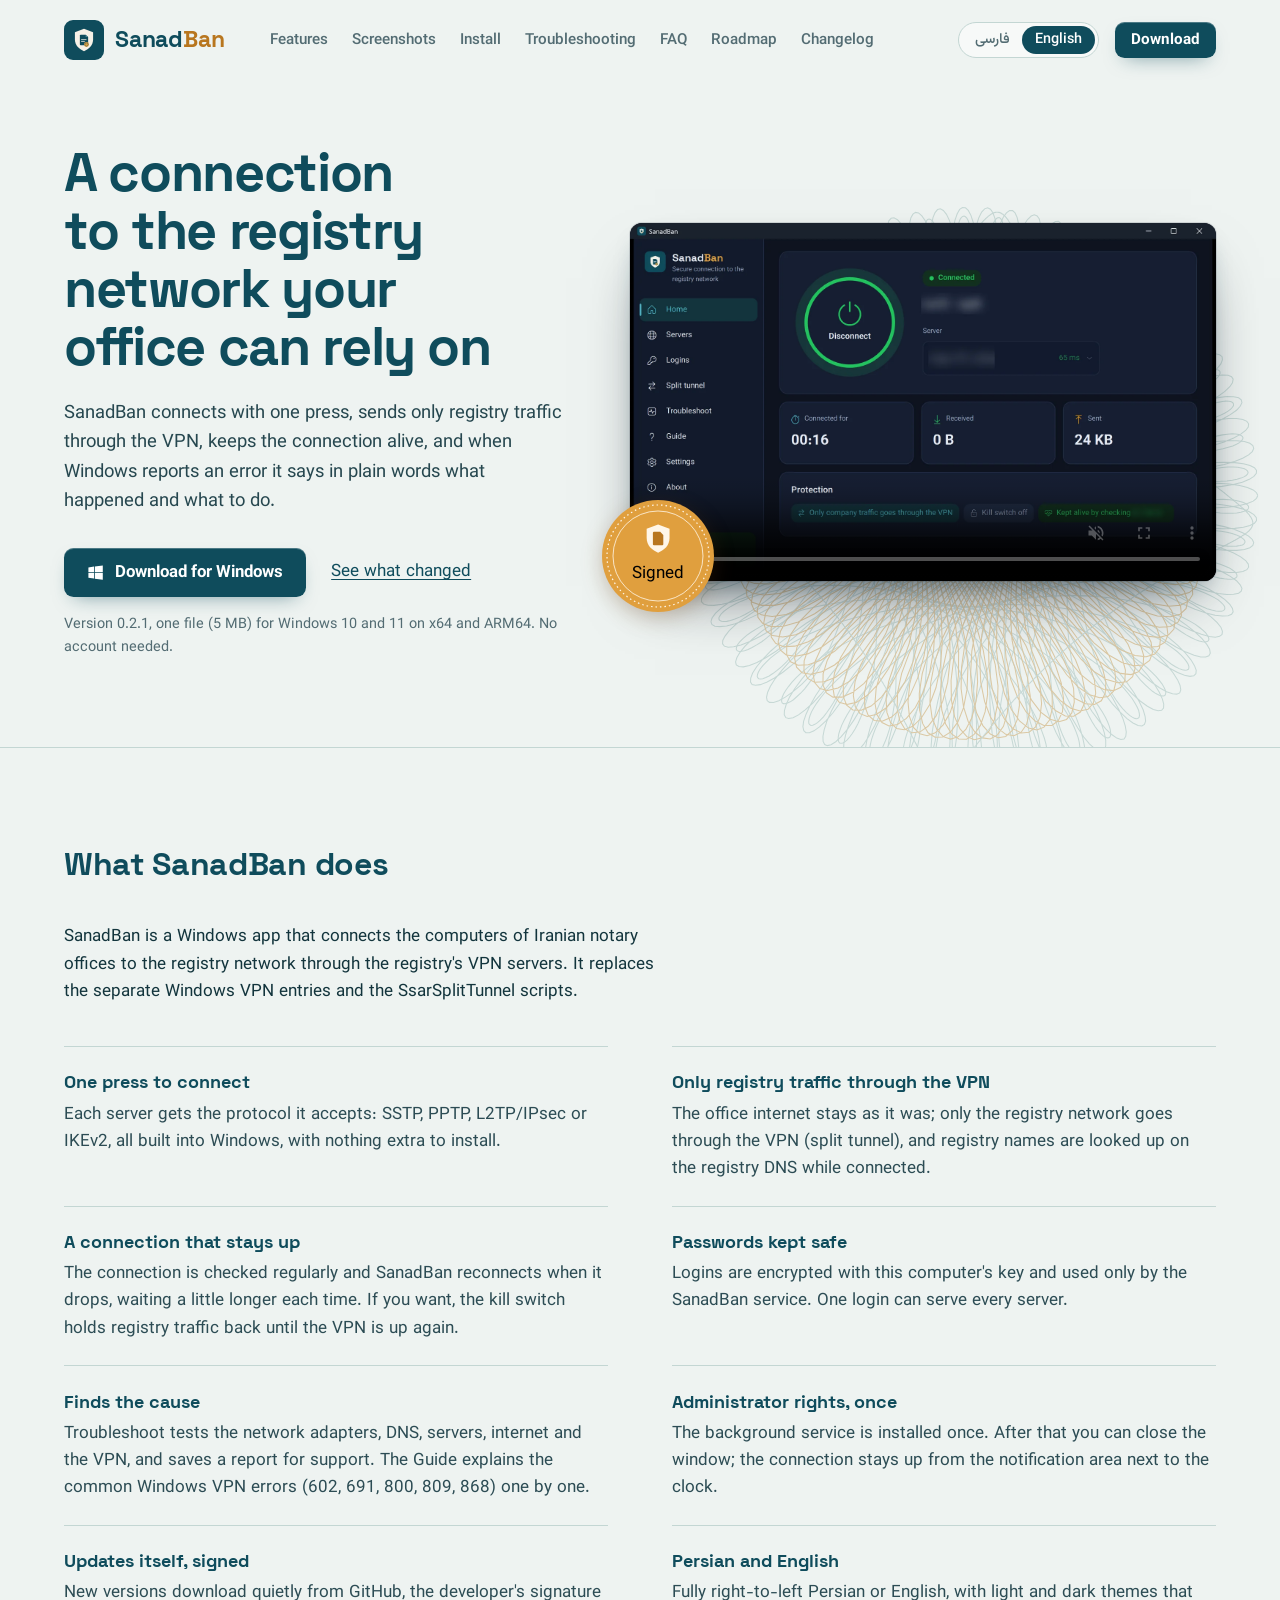
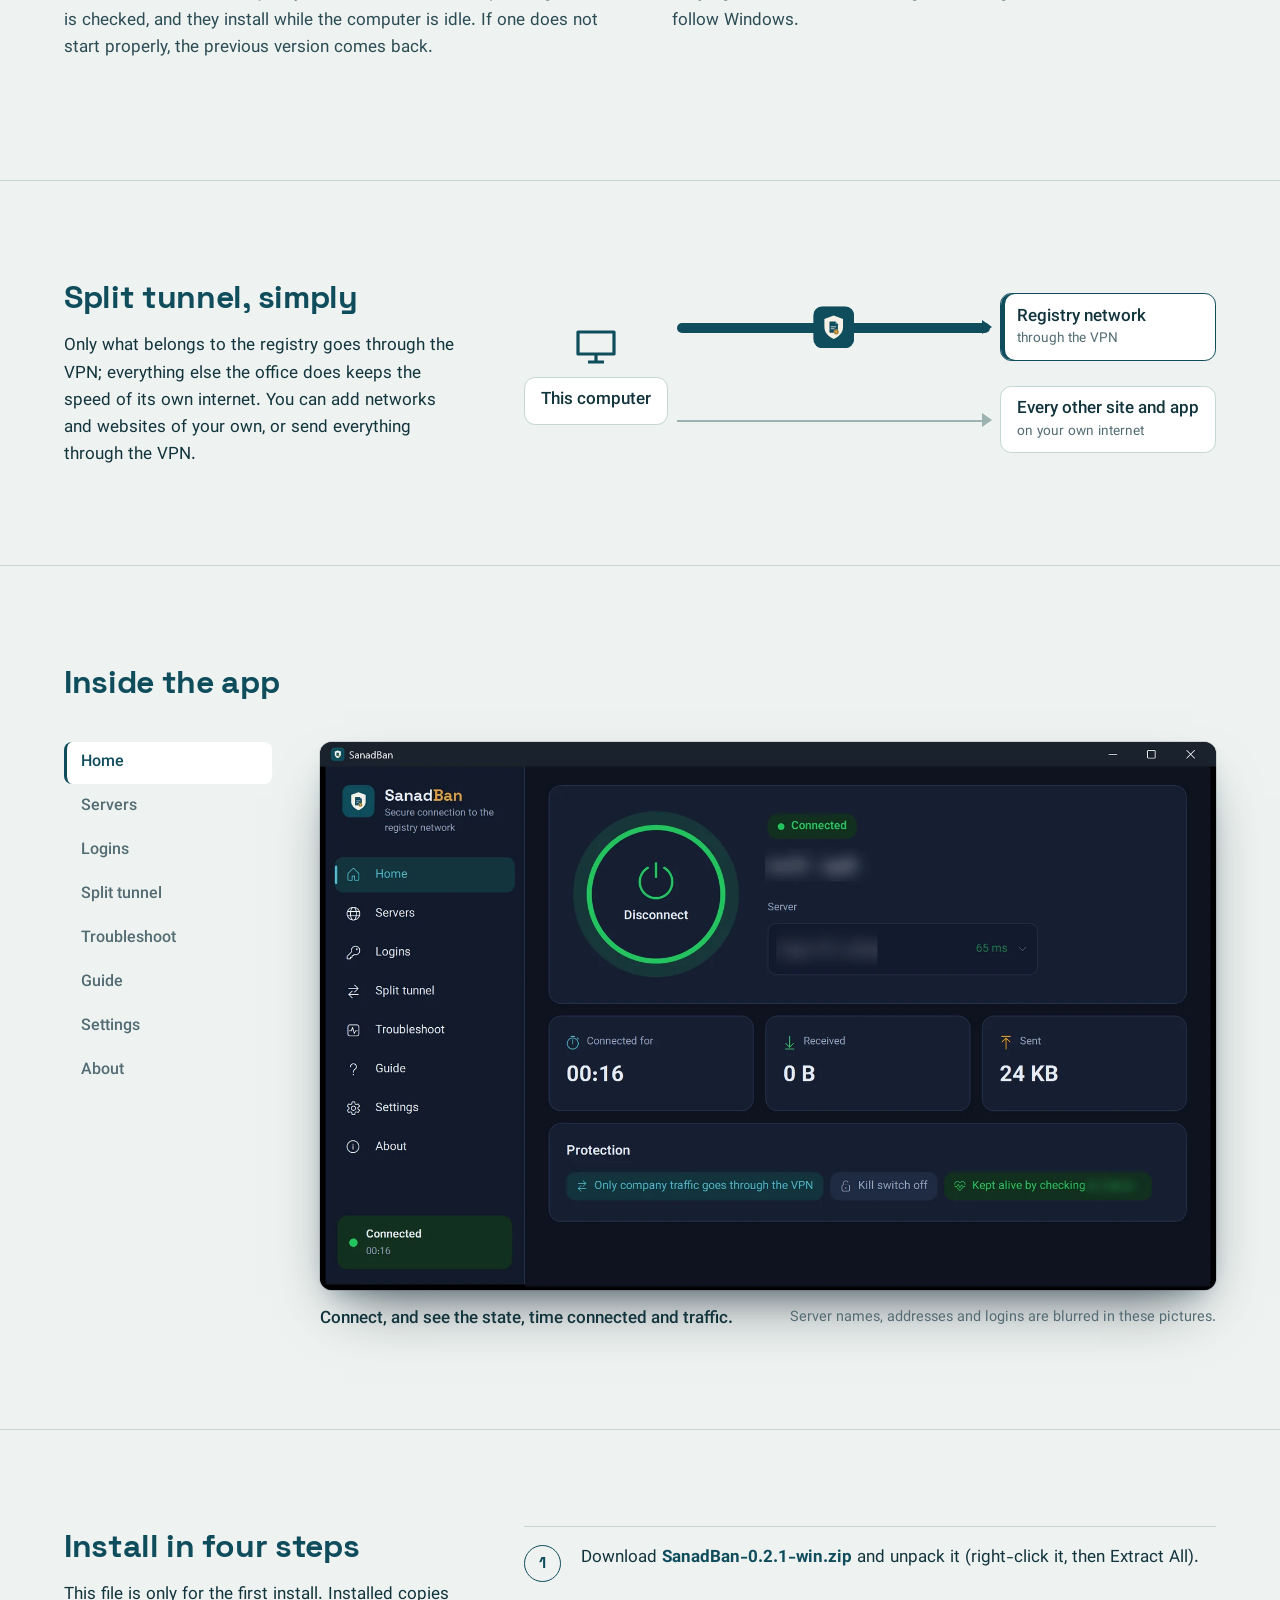
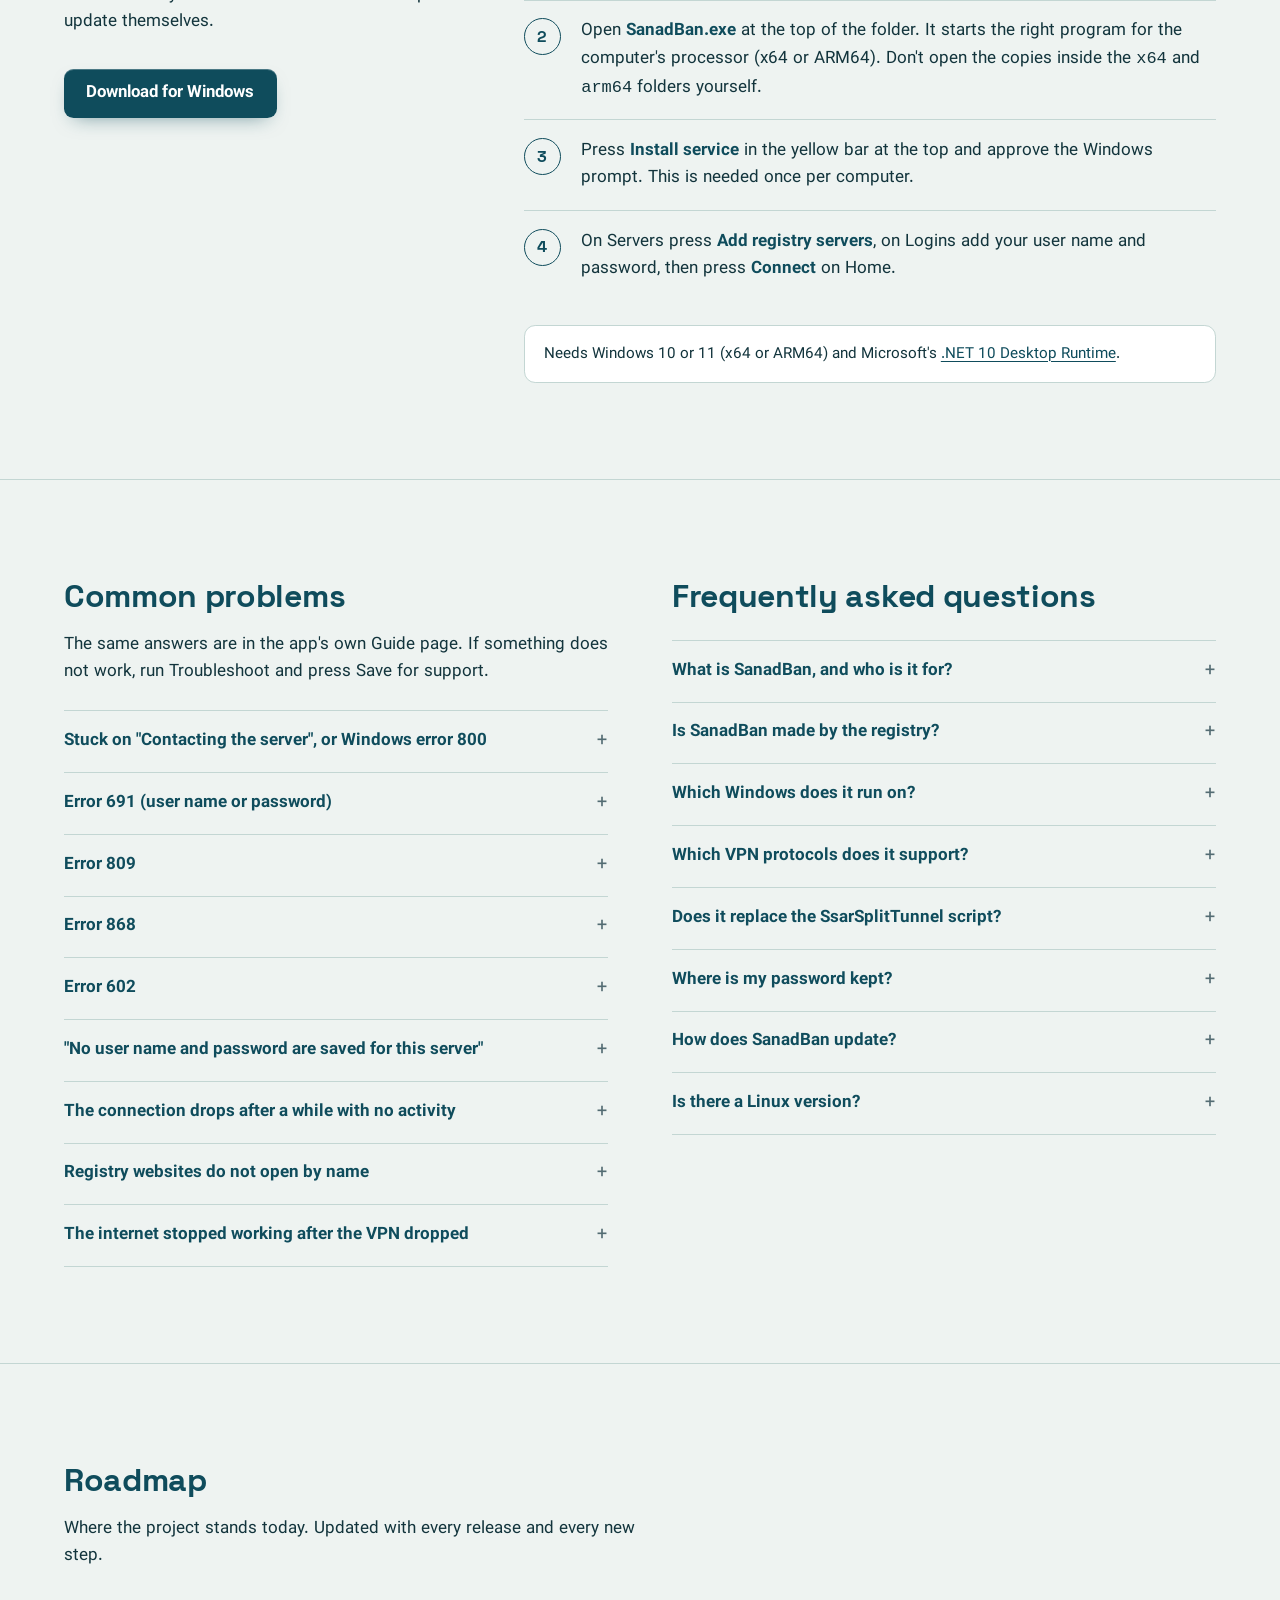
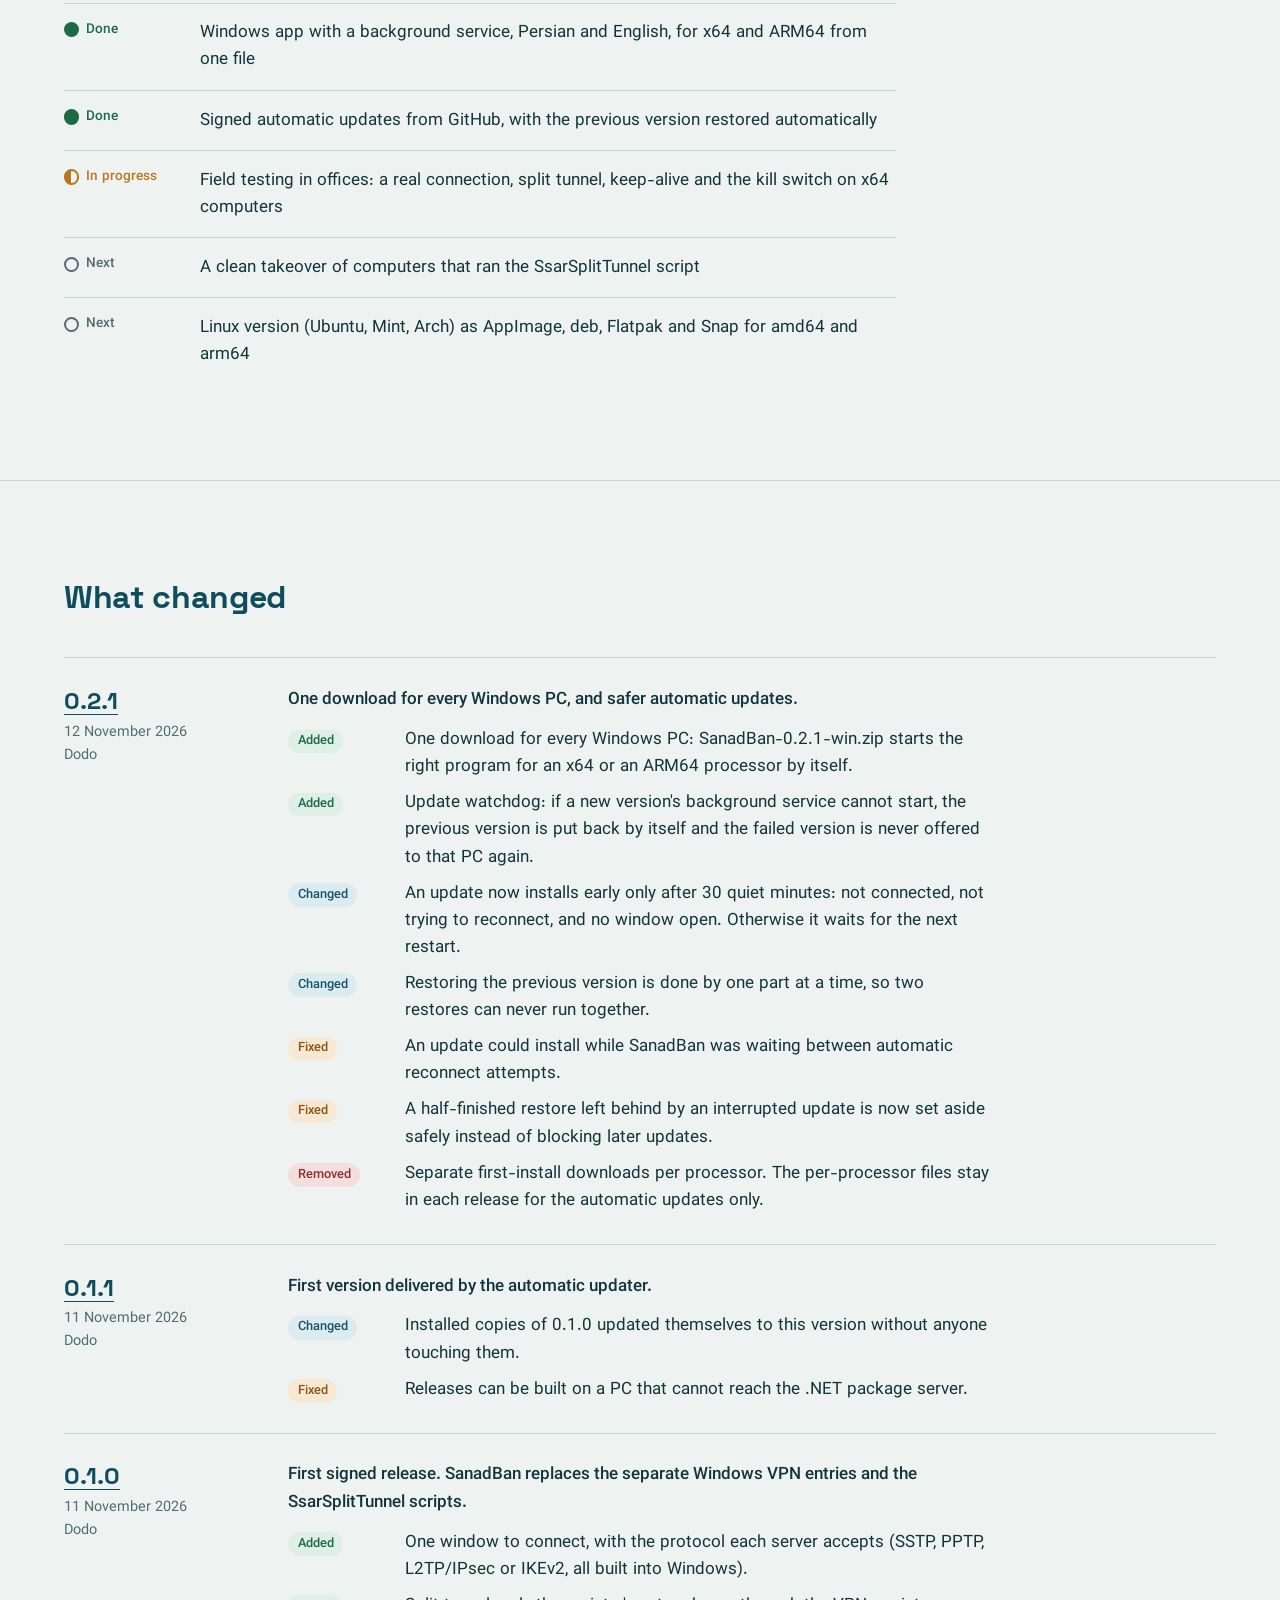
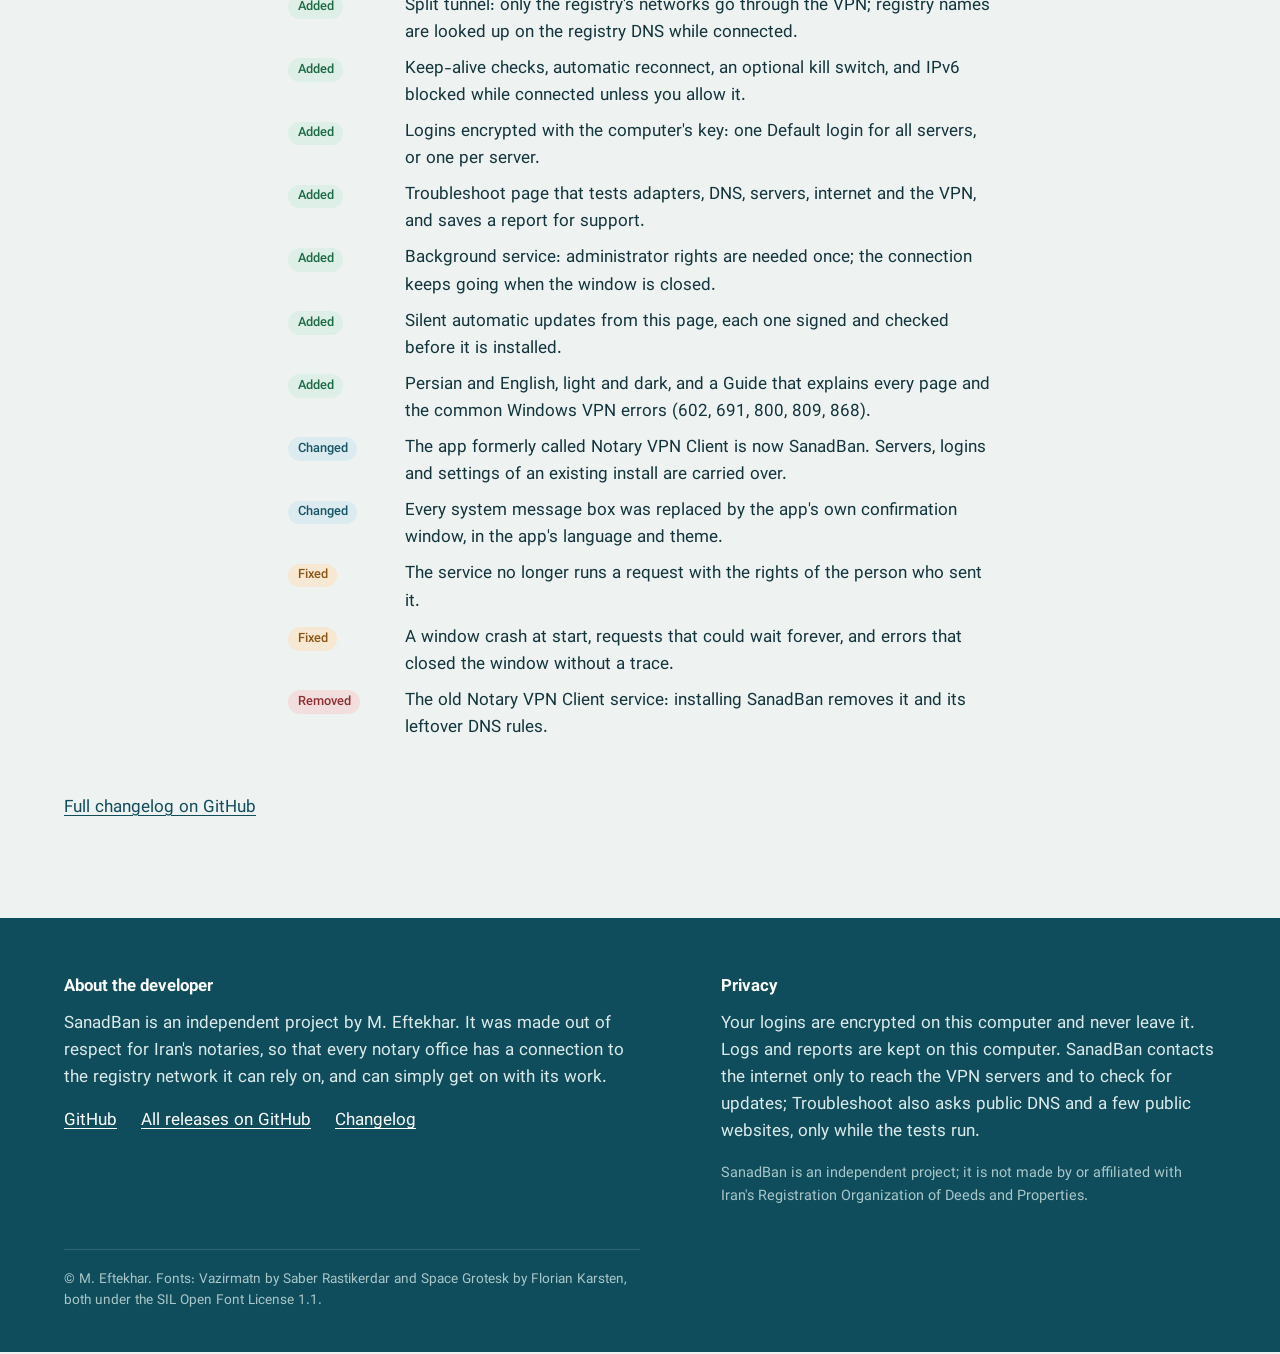
==== docs/en/index.html @ 77aa8804 "Generate the website, README, guides and changelog from one source; rebuild on every release - site/" ====
<!DOCTYPE html>
<html lang="en" dir="ltr">
<head>
<meta charset="utf-8">
<meta name="viewport" content="width=device-width, initial-scale=1">
<title>SanadBan | VPN app connecting Iranian notary offices to the registry network</title>
<meta name="description" content="SanadBan is a Windows app that connects Iranian notary offices (daftarkhaneh) to the registry network over VPN: one-press connect, split tunnel, automatic reconnect, Windows VPN error troubleshooting and signed automatic updates.">
<meta name="robots" content="index, follow, max-image-preview:large">
<meta name="author" content="M. Eftekhar">
<link rel="canonical" href="https://mneftekhar.github.io/sanadban-releases/en/">
<link rel="alternate" hreflang="fa" href="https://mneftekhar.github.io/sanadban-releases/">
<link rel="alternate" hreflang="en" href="https://mneftekhar.github.io/sanadban-releases/en/">
<link rel="alternate" hreflang="x-default" href="https://mneftekhar.github.io/sanadban-releases/">
<link rel="alternate" type="application/atom+xml" title="SanadBan releases" href="https://github.com/mneftekhar/sanadban-releases/releases.atom">
<meta name="theme-color" content="#0F4C5C">
<meta property="og:type" content="website">
<meta property="og:site_name" content="SanadBan">
<meta property="og:title" content="SanadBan | VPN app connecting Iranian notary offices to the registry network">
<meta property="og:description" content="SanadBan is a Windows app that connects Iranian notary offices (daftarkhaneh) to the registry network over VPN: one-press connect, split tunnel, automatic reconnect, Windows VPN error troubleshooting and signed automatic updates.">
<meta property="og:url" content="https://mneftekhar.github.io/sanadban-releases/en/">
<meta property="og:image" content="https://mneftekhar.github.io/sanadban-releases/assets/social.png">
<meta property="og:image:width" content="1280"><meta property="og:image:height" content="640">
<meta property="og:locale" content="en_US">
<meta property="og:locale:alternate" content="fa_IR">
<meta name="twitter:card" content="summary_large_image">
<link rel="icon" href="../assets/logo.svg" type="image/svg+xml">
<link rel="icon" href="../assets/favicon-64.png" type="image/png">
<link rel="apple-touch-icon" href="../assets/icon-512.png">
<link rel="preload" href="../fonts/Vazirmatn-Regular.woff2" as="font" type="font/woff2" crossorigin>
<link rel="stylesheet" href="../style.css">
<script type="application/ld+json">[{"@context":"https://schema.org","@type":"SoftwareApplication","name":"SanadBan","alternateName":["سندبان","Sanadban","Sanad Ban","Notary VPN Client"],"description":"SanadBan is a Windows app that connects Iranian notary offices (daftarkhaneh) to the registry network over VPN: one-press connect, split tunnel, automatic reconnect, Windows VPN error troubleshooting and signed automatic updates.","url":"https://mneftekhar.github.io/sanadban-releases/en/","inLanguage":"en","applicationCategory":"SecurityApplication","applicationSubCategory":"VPN client","operatingSystem":"Windows 10, Windows 11","processorRequirements":"x64, ARM64","softwareRequirements":".NET 10 Desktop Runtime","softwareVersion":"0.2.1","datePublished":"2026-11-12","downloadUrl":"https://github.com/mneftekhar/sanadban-releases/releases/download/v0.2.1/SanadBan-0.2.1-win.zip","releaseNotes":"https://mneftekhar.github.io/sanadban-releases/en/#changes","screenshot":"https://mneftekhar.github.io/sanadban-releases/assets/home-en.webp","author":{"@type":"Person","name":"M. Eftekhar","url":"https://github.com/mneftekhar"},"image":"https://mneftekhar.github.io/sanadban-releases/assets/icon-512.png"},{"@context":"https://schema.org","@type":"FAQPage","inLanguage":"en","mainEntity":[{"@type":"Question","name":"What is SanadBan, and who is it for?","acceptedAnswer":{"@type":"Answer","text":"A Windows app that connects the computers of Iranian notary offices to the network of the Registration Organization of Deeds and Properties over VPN; for notaries, their staff and the people who support them."}},{"@type":"Question","name":"Is SanadBan made by the registry?","acceptedAnswer":{"@type":"Answer","text":"No. SanadBan is an independent project by M. Eftekhar and is not made by or affiliated with the Registration Organization. The VPN user name and password still come from the registry."}},{"@type":"Question","name":"Which Windows does it run on?","acceptedAnswer":{"@type":"Answer","text":"Windows 10 and 11, on x64 (Intel and AMD) and ARM64 computers, from one shared file. Microsoft's .NET 10 Desktop Runtime must be installed too."}},{"@type":"Question","name":"Which VPN protocols does it support?","acceptedAnswer":{"@type":"Answer","text":"SSTP, PPTP, L2TP/IPsec and IKEv2, the protocols built into Windows. Each server is used with the protocol it accepts."}},{"@type":"Question","name":"Does it replace the SsarSplitTunnel script?","acceptedAnswer":{"@type":"Answer","text":"Yes; SanadBan replaces those scripts and the separate Windows VPN entries. A step that cleanly takes over a computer that ran the script is on the roadmap."}},{"@type":"Question","name":"Where is my password kept?","acceptedAnswer":{"@type":"Answer","text":"On that computer, encrypted with the computer's key, and used only by the SanadBan service. It is never sent anywhere except to the VPN server while connecting."}},{"@type":"Question","name":"How does SanadBan update?","acceptedAnswer":{"@type":"Answer","text":"Automatically and quietly. The background service downloads new versions from this GitHub page, checks the developer's signature and installs while idle or at the next restart, never during a connection."}},{"@type":"Question","name":"Is there a Linux version?","acceptedAnswer":{"@type":"Answer","text":"Not yet. Once the Windows version is fully tested, a Linux version with the same design will follow for Ubuntu, Mint and Arch."}},{"@type":"Question","name":"Stuck on \"Contacting the server\", or Windows error 800","acceptedAnswer":{"@type":"Answer","text":"The server does not answer. Usually it is switched off, outside the hours it is available, blocked on this network, or set to a protocol it does not accept. Run Troubleshoot: the Servers section shows which ports answer."}},{"@type":"Question","name":"Error 691 (user name or password)","acceptedAnswer":{"@type":"Answer","text":"The user name or password was not accepted. Check them on Logins (press Change and type the password again). If they are right, the account may be locked or expired; ask the registry."}},{"@type":"Question","name":"Error 809","acceptedAnswer":{"@type":"Answer","text":"The network between this computer and the server blocked the connection. Common with PPTP and L2TP/IPsec behind some routers and internet providers; an SSTP server usually works."}},{"@type":"Question","name":"Error 868","acceptedAnswer":{"@type":"Answer","text":"The server's name could not be found. Check the internet connection and run Troubleshoot; the DNS section shows which DNS server fails."}},{"@type":"Question","name":"Error 602","acceptedAnswer":{"@type":"Answer","text":"Windows thinks a connection port is already open, usually after an earlier connection did not close cleanly. Restarting the computer clears it."}},{"@type":"Question","name":"\"No user name and password are saved for this server\"","acceptedAnswer":{"@type":"Answer","text":"Add a login on Logins, for all servers or for that server."}},{"@type":"Question","name":"The connection drops after a while with no activity","acceptedAnswer":{"@type":"Answer","text":"Make sure Keep the connection alive is on (Split tunnel page) and its address answers (Troubleshoot, VPN connection section)."}},{"@type":"Question","name":"Registry websites do not open by name","acceptedAnswer":{"@type":"Answer","text":"Connect, then run Troubleshoot: the VPN connection section shows whether the registry DNS rule is active."}},{"@type":"Question","name":"The internet stopped working after the VPN dropped","acceptedAnswer":{"@type":"Answer","text":"That is the kill switch protecting you. Connect again, or press Allow internet until the next connection on Home."}}]},{"@context":"https://schema.org","@type":"WebSite","name":"SanadBan","alternateName":["SanadBan","سندبان","Sanadban","Sanad Ban","Notary VPN Client"],"url":"https://mneftekhar.github.io/sanadban-releases/en/","inLanguage":"en"}]</script>
<script>
/* Persian for visitors from Iran, English elsewhere. A language chosen on this site always wins. Crawlers are never
   redirected, so each language keeps its own address in search results. */
(function () {
  var here = "en", other = "../", d = document.documentElement;
  if (/bot|crawl|spider|slurp|duckduck|bingpreview|yandex|baidu|lighthouse|preview|facebookexternalhit|telegram|whatsapp/i.test(navigator.userAgent)) return;
  var get = function (s, k) { try { return window[s].getItem(k); } catch (e) { return null; } };
  var put = function (s, k, v) { try { window[s].setItem(k, v); } catch (e) {} };
  var go = function (l) { if (l && l !== here) location.replace(other + location.hash); };
  var chosen = get("localStorage", "sb-lang") || get("sessionStorage", "sb-geo");
  if (chosen) { go(chosen); return; }
  d.className = "pending"; setTimeout(function () { d.className = ""; }, 1300);
  var done = false;
  function decide(cc) {
    if (done || !cc) return; done = true;
    var l = String(cc).toUpperCase() === "IR" ? "fa" : "en";
    put("sessionStorage", "sb-geo", l);
    if (l !== here) go(l); else d.className = "";
  }
  function ask(url, pick) {
    var c = window.AbortController ? new AbortController() : null;
    if (c) setTimeout(function () { c.abort(); }, 2500);
    fetch(url, c ? { signal: c.signal } : {}).then(function (r) { return r.ok ? r.text() : ""; }).then(pick).then(decide).catch(function () {});
  }
  ask("https://www.cloudflare.com/cdn-cgi/trace", function (s) { var m = /(?:^|\n)loc=([A-Z]{2})/.exec(s); return m && m[1]; });
  ask("https://api.country.is/", function (s) { try { return JSON.parse(s).country; } catch (e) { return null; } });
  ask("https://get.geojs.io/v1/ip/country.json", function (s) { try { return JSON.parse(s).country; } catch (e) { return null; } });
})();
</script>
</head>
<body>
<a class="skip" href="#main">Skip to content</a>

<header class="wrap bar">
  <a class="mark" href="../en/" aria-label="SanadBan">
    <img src="../assets/logo.svg" alt="" width="40" height="40">
    <span class="word">Sanad<b>Ban</b></span>
  </a>
  <nav class="nav" aria-label="Menu"><a href="#features">Features</a><a href="#screens">Screenshots</a><a href="#install">Install</a><a href="#help">Troubleshooting</a><a href="#faq">FAQ</a><a href="#roadmap">Roadmap</a><a href="#changes">Changelog</a></nav>
  <span class="spacer"></span>
  <details class="menu"><summary>Menu</summary><nav class="drop" aria-label="Menu"><a href="#features">Features</a><a href="#screens">Screenshots</a><a href="#install">Install</a><a href="#help">Troubleshooting</a><a href="#faq">FAQ</a><a href="#roadmap">Roadmap</a><a href="#changes">Changelog</a></nav></details>
  <div class="lang" role="group" aria-label="Language / زبان"><a href="../" lang="fa" hreflang="fa" data-go="fa">فارسی</a><span lang="en">English</span></div>
  <a class="btn get" href="https://github.com/mneftekhar/sanadban-releases/releases/download/v0.2.1/SanadBan-0.2.1-win.zip">Download</a>
</header>

<main id="main">
<section class="hero">
  <div class="wrap">
    <div>
      <h1>A connection to the registry network your office can rely on</h1>
      <p class="lead">SanadBan connects with one press, sends only registry traffic through the VPN, keeps the connection alive, and when Windows reports an error it says in plain words what happened and what to do.</p>
      <div class="cta">
        <a class="btn" href="https://github.com/mneftekhar/sanadban-releases/releases/download/v0.2.1/SanadBan-0.2.1-win.zip">
          <svg viewBox="0 0 24 24" aria-hidden="true"><path fill="currentColor" d="M3 5.5 10 4.5v7H3zm0 13 7 1v-7H3zm8 1.1L21 21v-8.5H11zM11 4.4 21 3v8.5H11z"/></svg>
          Download for Windows
        </a>
        <a href="#changes">See what changed</a>
      </div>
      <p class="fine">Version 0.2.1, one file (5 MB) for Windows 10 and 11 on x64 and ARM64. No account needed.</p>
    </div>
    <div class="stage">
      <svg class="rosette" viewBox="-200 -200 400 400" aria-hidden="true"></svg>
      <div class="window">
        <video class="js-video" src="../assets/connect-en.mp4" width="1000" height="612" muted loop playsinline preload="metadata"
               poster="../assets/home-en.webp" aria-label="Connecting in SanadBan: from Not connected to Connected in a few seconds"></video>
      </div>
      <svg class="seal" viewBox="0 0 120 120" role="img" aria-label="Signed">
        <circle cx="60" cy="60" r="56" fill="#E09F3E"/>
        <circle cx="60" cy="60" r="51" fill="none" stroke="#FFF6E8" stroke-width="1.2" stroke-dasharray="1.5 3"/>
        <circle cx="60" cy="60" r="45" fill="none" stroke="#FFF6E8" stroke-width=".8"/>
        <g transform="translate(44.5 27) scale(.26)">
          <path d="M60 6 L104 22 V58 C104 86 84 105 60 114 C36 105 16 86 16 58 V22 Z" fill="#FFF6E8"/>
          <path d="M44 34 H68 L80 46 V82 a4 4 0 0 1 -4 4 H44 a4 4 0 0 1 -4 -4 V38 a4 4 0 0 1 4 -4 Z" fill="#B8761F"/>
        </g>
        <text x="60" y="82" text-anchor="middle" style="font:700 15px "Space Grotesk", sans-serif;fill:#FFF6E8">Signed</text>
      </svg>
    </div>
  </div>
</section>

<section class="does" id="features" aria-labelledby="features-h">
  <div class="wrap">
    <h2 id="features-h">What SanadBan does</h2>
    <p class="lead" style="margin-bottom:2.5rem">SanadBan is a Windows app that connects the computers of Iranian notary offices to the registry network through the registry&#x27;s VPN servers. It replaces the separate Windows VPN entries and the SsarSplitTunnel scripts.</p>
    <dl class="clauses"><div class="clause"><dt>One press to connect</dt><dd>Each server gets the protocol it accepts: SSTP, PPTP, L2TP/IPsec or IKEv2, all built into Windows, with nothing extra to install.</dd></div><div class="clause"><dt>Only registry traffic through the VPN</dt><dd>The office internet stays as it was; only the registry network goes through the VPN (split tunnel), and registry names are looked up on the registry DNS while connected.</dd></div><div class="clause"><dt>A connection that stays up</dt><dd>The connection is checked regularly and SanadBan reconnects when it drops, waiting a little longer each time. If you want, the kill switch holds registry traffic back until the VPN is up again.</dd></div><div class="clause"><dt>Passwords kept safe</dt><dd>Logins are encrypted with this computer&#x27;s key and used only by the SanadBan service. One login can serve every server.</dd></div><div class="clause"><dt>Finds the cause</dt><dd>Troubleshoot tests the network adapters, DNS, servers, internet and the VPN, and saves a report for support. The Guide explains the common Windows VPN errors (602, 691, 800, 809, 868) one by one.</dd></div><div class="clause"><dt>Administrator rights, once</dt><dd>The background service is installed once. After that you can close the window; the connection stays up from the notification area next to the clock.</dd></div><div class="clause"><dt>Updates itself, signed</dt><dd>New versions download quietly from GitHub, the developer&#x27;s signature is checked, and they install while the computer is idle. If one does not start properly, the previous version comes back.</dd></div><div class="clause"><dt>Persian and English</dt><dd>Fully right-to-left Persian or English, with light and dark themes that follow Windows.</dd></div></dl>
  </div>
</section>

<section class="split" aria-labelledby="split-h">
  <div class="wrap">
    <div>
      <h2 id="split-h">Split tunnel, simply</h2>
      <p class="lead">Only what belongs to the registry goes through the VPN; everything else the office does keeps the speed of its own internet. You can add networks and websites of your own, or send everything through the VPN.</p>
    </div>
    <div class="lanes" role="img" aria-label="Only the registry network goes through the VPN; other traffic uses your own internet.">
      <div class="pc">
        <svg viewBox="0 0 24 24" aria-hidden="true"><path fill="none" stroke="currentColor" stroke-width="1.6" stroke-linejoin="round" d="M3 5h18v11H3zM8 20h8M12 16v4"/></svg>
        <span class="node">This computer</span>
      </div>
      <div class="lane vpn"><img class="shield" src="../assets/logo.svg" alt=""></div>
      <div class="node reg">Registry network<small>through the VPN</small></div>
      <div class="lane"></div>
      <div class="node">Every other site and app<small>on your own internet</small></div>
    </div>
  </div>
</section>

<section class="inside" id="screens" aria-labelledby="screens-h">
  <div class="wrap">
    <h2 id="screens-h">Inside the app</h2>
    <div class="viewer">
      <div class="tabs" role="tablist" aria-orientation="vertical"><button type="button" role="tab" id="tab-home" aria-selected="true" tabindex="0" data-id="home" data-what="Connect, and see the state, time connected and traffic." data-alt="Home">Home</button><button type="button" role="tab" id="tab-servers" aria-selected="false" tabindex="-1" data-id="servers" data-what="The VPN servers you can connect to, with the speed of each." data-alt="Servers">Servers</button><button type="button" role="tab" id="tab-logins" aria-selected="false" tabindex="-1" data-id="logins" data-what="User names and passwords for the VPN, kept encrypted on this computer." data-alt="Logins">Logins</button><button type="button" role="tab" id="tab-split" aria-selected="false" tabindex="-1" data-id="split" data-what="Choose what goes through the VPN and what stays on your own internet." data-alt="Split tunnel">Split tunnel</button><button type="button" role="tab" id="tab-checks" aria-selected="false" tabindex="-1" data-id="checks" data-what="Tests the adapters, DNS, servers, internet and the VPN, and saves a report for support." data-alt="Troubleshoot">Troubleshoot</button><button type="button" role="tab" id="tab-guide" aria-selected="false" tabindex="-1" data-id="guide" data-what="How SanadBan works, page by page, and what every option does." data-alt="Guide">Guide</button><button type="button" role="tab" id="tab-settings" aria-selected="false" tabindex="-1" data-id="settings" data-what="Language, theme, automatic reconnect, kill switch and start-up." data-alt="Settings">Settings</button><button type="button" role="tab" id="tab-about" aria-selected="false" tabindex="-1" data-id="about" data-what="Version, developer and privacy." data-alt="About">About</button></div>
      <div class="shot" role="tabpanel" aria-labelledby="tab-home">
        <figure>
          <div class="window"><img class="js-shot" src="../assets/home-en.webp" alt="Home" width="1600" height="978" loading="lazy"></div>
          <figcaption><span class="what js-what">Connect, and see the state, time connected and traffic.</span><span class="blurred">Server names, addresses and logins are blurred in these pictures.</span></figcaption>
        </figure>
      </div>
    </div>
  </div>
</section>

<section class="install" id="install" aria-labelledby="install-h">
  <div class="wrap">
    <div>
      <h2 id="install-h">Install in four steps</h2>
      <p class="lead" style="margin-top:1rem">This file is only for the first install. Installed copies update themselves.</p>
      <p class="cta"><a class="btn" href="https://github.com/mneftekhar/sanadban-releases/releases/download/v0.2.1/SanadBan-0.2.1-win.zip">Download for Windows</a></p>
    </div>
    <div>
      <ol class="steps"><li><span>Download <b>SanadBan-0.2.1-win.zip</b> and unpack it (right-click it, then Extract All).</span></li><li><span>Open <b>SanadBan.exe</b> at the top of the folder. It starts the right program for the computer&#x27;s processor (x64 or ARM64). Don&#x27;t open the copies inside the <code dir="ltr">x64</code> and <code dir="ltr">arm64</code> folders yourself.</span></li><li><span>Press <b>Install service</b> in the yellow bar at the top and approve the Windows prompt. This is needed once per computer.</span></li><li><span>On Servers press <b>Add registry servers</b>, on Logins add your user name and password, then press <b>Connect</b> on Home.</span></li></ol>
      <p class="needs">Needs Windows 10 or 11 (x64 or ARM64) and Microsoft&#x27;s <a href="https://dotnet.microsoft.com/download/dotnet/10.0" rel="noopener">.NET 10 Desktop Runtime</a>.</p>
    </div>
  </div>
</section>

<section class="help" id="help" aria-labelledby="help-h">
  <div class="wrap twin">
    <div>
      <h2 id="help-h">Common problems</h2>
      <p class="lead" style="margin-top:1rem">The same answers are in the app&#x27;s own Guide page. If something does not work, run Troubleshoot and press Save for support.</p>
      <div class="qa"><details><summary>Stuck on &quot;Contacting the server&quot;, or Windows error 800</summary><p>The server does not answer. Usually it is switched off, outside the hours it is available, blocked on this network, or set to a protocol it does not accept. Run Troubleshoot: the Servers section shows which ports answer.</p></details><details><summary>Error 691 (user name or password)</summary><p>The user name or password was not accepted. Check them on Logins (press Change and type the password again). If they are right, the account may be locked or expired; ask the registry.</p></details><details><summary>Error 809</summary><p>The network between this computer and the server blocked the connection. Common with PPTP and L2TP/IPsec behind some routers and internet providers; an SSTP server usually works.</p></details><details><summary>Error 868</summary><p>The server&#x27;s name could not be found. Check the internet connection and run Troubleshoot; the DNS section shows which DNS server fails.</p></details><details><summary>Error 602</summary><p>Windows thinks a connection port is already open, usually after an earlier connection did not close cleanly. Restarting the computer clears it.</p></details><details><summary>&quot;No user name and password are saved for this server&quot;</summary><p>Add a login on Logins, for all servers or for that server.</p></details><details><summary>The connection drops after a while with no activity</summary><p>Make sure Keep the connection alive is on (Split tunnel page) and its address answers (Troubleshoot, VPN connection section).</p></details><details><summary>Registry websites do not open by name</summary><p>Connect, then run Troubleshoot: the VPN connection section shows whether the registry DNS rule is active.</p></details><details><summary>The internet stopped working after the VPN dropped</summary><p>That is the kill switch protecting you. Connect again, or press Allow internet until the next connection on Home.</p></details></div>
    </div>
    <div id="faq">
      <h2>Frequently asked questions</h2>
      <div class="qa"><details><summary>What is SanadBan, and who is it for?</summary><p>A Windows app that connects the computers of Iranian notary offices to the network of the Registration Organization of Deeds and Properties over VPN; for notaries, their staff and the people who support them.</p></details><details><summary>Is SanadBan made by the registry?</summary><p>No. SanadBan is an independent project by M. Eftekhar and is not made by or affiliated with the Registration Organization. The VPN user name and password still come from the registry.</p></details><details><summary>Which Windows does it run on?</summary><p>Windows 10 and 11, on x64 (Intel and AMD) and ARM64 computers, from one shared file. Microsoft&#x27;s .NET 10 Desktop Runtime must be installed too.</p></details><details><summary>Which VPN protocols does it support?</summary><p>SSTP, PPTP, L2TP/IPsec and IKEv2, the protocols built into Windows. Each server is used with the protocol it accepts.</p></details><details><summary>Does it replace the SsarSplitTunnel script?</summary><p>Yes; SanadBan replaces those scripts and the separate Windows VPN entries. A step that cleanly takes over a computer that ran the script is on the roadmap.</p></details><details><summary>Where is my password kept?</summary><p>On that computer, encrypted with the computer&#x27;s key, and used only by the SanadBan service. It is never sent anywhere except to the VPN server while connecting.</p></details><details><summary>How does SanadBan update?</summary><p>Automatically and quietly. The background service downloads new versions from this GitHub page, checks the developer&#x27;s signature and installs while idle or at the next restart, never during a connection.</p></details><details><summary>Is there a Linux version?</summary><p>Not yet. Once the Windows version is fully tested, a Linux version with the same design will follow for Ubuntu, Mint and Arch.</p></details></div>
    </div>
  </div>
</section>

<section class="roadmap" id="roadmap" aria-labelledby="roadmap-h">
  <div class="wrap">
    <h2 id="roadmap-h">Roadmap</h2>
    <p class="lead" style="margin-top:1rem">Where the project stands today. Updated with every release and every new step.</p>
    <ol class="road"><li class="done"><span class="st">Done</span><span>Windows app with a background service, Persian and English, for x64 and ARM64 from one file</span></li><li class="done"><span class="st">Done</span><span>Signed automatic updates from GitHub, with the previous version restored automatically</span></li><li class="now"><span class="st">In progress</span><span>Field testing in offices: a real connection, split tunnel, keep-alive and the kill switch on x64 computers</span></li><li class="next"><span class="st">Next</span><span>A clean takeover of computers that ran the SsarSplitTunnel script</span></li><li class="next"><span class="st">Next</span><span>Linux version (Ubuntu, Mint, Arch) as AppImage, deb, Flatpak and Snap for amd64 and arm64</span></li></ol>
  </div>
</section>

<section class="changes" id="changes" aria-labelledby="changes-h">
  <div class="wrap">
    <h2 id="changes-h">What changed</h2>
    <div class="timeline"><article class="rel"><div><div class="ver"><a href="https://github.com/mneftekhar/sanadban-releases/releases/tag/v0.2.1">0.2.1</a></div><div class="when"><time datetime="2026-11-12">12 November 2026</time><br>Dodo</div></div><div><p class="sum">One download for every Windows PC, and safer automatic updates.</p><ul><li><span class="kind k-added">Added</span><span>One download for every Windows PC: SanadBan-0.2.1-win.zip starts the right program for an x64 or an ARM64 processor by itself.</span></li><li><span class="kind k-added">Added</span><span>Update watchdog: if a new version&#x27;s background service cannot start, the previous version is put back by itself and the failed version is never offered to that PC again.</span></li><li><span class="kind k-changed">Changed</span><span>An update now installs early only after 30 quiet minutes: not connected, not trying to reconnect, and no window open. Otherwise it waits for the next restart.</span></li><li><span class="kind k-changed">Changed</span><span>Restoring the previous version is done by one part at a time, so two restores can never run together.</span></li><li><span class="kind k-fixed">Fixed</span><span>An update could install while SanadBan was waiting between automatic reconnect attempts.</span></li><li><span class="kind k-fixed">Fixed</span><span>A half-finished restore left behind by an interrupted update is now set aside safely instead of blocking later updates.</span></li><li><span class="kind k-removed">Removed</span><span>Separate first-install downloads per processor. The per-processor files stay in each release for the automatic updates only.</span></li></ul></div></article><article class="rel"><div><div class="ver"><a href="https://github.com/mneftekhar/sanadban-releases/releases/tag/v0.1.1">0.1.1</a></div><div class="when"><time datetime="2026-11-11">11 November 2026</time><br>Dodo</div></div><div><p class="sum">First version delivered by the automatic updater.</p><ul><li><span class="kind k-changed">Changed</span><span>Installed copies of 0.1.0 updated themselves to this version without anyone touching them.</span></li><li><span class="kind k-fixed">Fixed</span><span>Releases can be built on a PC that cannot reach the .NET package server.</span></li></ul></div></article><article class="rel"><div><div class="ver"><a href="https://github.com/mneftekhar/sanadban-releases/releases/tag/v0.1.0">0.1.0</a></div><div class="when"><time datetime="2026-11-11">11 November 2026</time><br>Dodo</div></div><div><p class="sum">First signed release. SanadBan replaces the separate Windows VPN entries and the SsarSplitTunnel scripts.</p><ul><li><span class="kind k-added">Added</span><span>One window to connect, with the protocol each server accepts (SSTP, PPTP, L2TP/IPsec or IKEv2, all built into Windows).</span></li><li><span class="kind k-added">Added</span><span>Split tunnel: only the registry&#x27;s networks go through the VPN; registry names are looked up on the registry DNS while connected.</span></li><li><span class="kind k-added">Added</span><span>Keep-alive checks, automatic reconnect, an optional kill switch, and IPv6 blocked while connected unless you allow it.</span></li><li><span class="kind k-added">Added</span><span>Logins encrypted with the computer&#x27;s key: one Default login for all servers, or one per server.</span></li><li><span class="kind k-added">Added</span><span>Troubleshoot page that tests adapters, DNS, servers, internet and the VPN, and saves a report for support.</span></li><li><span class="kind k-added">Added</span><span>Background service: administrator rights are needed once; the connection keeps going when the window is closed.</span></li><li><span class="kind k-added">Added</span><span>Silent automatic updates from this page, each one signed and checked before it is installed.</span></li><li><span class="kind k-added">Added</span><span>Persian and English, light and dark, and a Guide that explains every page and the common Windows VPN errors (602, 691, 800, 809, 868).</span></li><li><span class="kind k-changed">Changed</span><span>The app formerly called Notary VPN Client is now SanadBan. Servers, logins and settings of an existing install are carried over.</span></li><li><span class="kind k-changed">Changed</span><span>Every system message box was replaced by the app&#x27;s own confirmation window, in the app&#x27;s language and theme.</span></li><li><span class="kind k-fixed">Fixed</span><span>The service no longer runs a request with the rights of the person who sent it.</span></li><li><span class="kind k-fixed">Fixed</span><span>A window crash at start, requests that could wait forever, and errors that closed the window without a trace.</span></li><li><span class="kind k-removed">Removed</span><span>The old Notary VPN Client service: installing SanadBan removes it and its leftover DNS rules.</span></li></ul></div></article></div>
    <p class="more"><a href="https://github.com/mneftekhar/sanadban-releases/blob/main/CHANGELOG.md">Full changelog on GitHub</a></p>
  </div>
</section>
</main>

<footer>
  <div class="wrap">
    <div>
      <h3>About the developer</h3>
      <p>SanadBan is an independent project by M. Eftekhar. It was made out of respect for Iran&#x27;s notaries, so that every notary office has a connection to the registry network it can rely on, and can simply get on with its work.</p>
      <div class="links">
        <a href="https://github.com/mneftekhar/sanadban-releases">GitHub</a>
        <a href="https://github.com/mneftekhar/sanadban-releases/releases">All releases on GitHub</a>
        <a href="https://github.com/mneftekhar/sanadban-releases/blob/main/CHANGELOG.md">Changelog</a>
      </div>
    </div>
    <div>
      <h3>Privacy</h3>
      <p>Your logins are encrypted on this computer and never leave it. Logs and reports are kept on this computer. SanadBan contacts the internet only to reach the VPN servers and to check for updates; Troubleshoot also asks public DNS and a few public websites, only while the tests run.</p>
      <p class="independent">SanadBan is an independent project; it is not made by or affiliated with Iran&#x27;s Registration Organization of Deeds and Properties.</p>
    </div>
    <p class="small">© M. Eftekhar. Fonts: Vazirmatn by Saber Rastikerdar and Space Grotesk by Florian Karsten, both under the SIL Open Font License 1.1.</p>
  </div>
</footer>

<script>
(function () {
  var $ = function (s) { return document.querySelector(s); };
  var reduce = window.matchMedia && matchMedia("(prefers-reduced-motion: reduce)").matches;
  /* the language switch remembers the choice */
  document.querySelectorAll("[data-go]").forEach(function (a) {
    a.addEventListener("click", function () { try { localStorage.setItem("sb-lang", a.getAttribute("data-go")); } catch (e) {} });
  });
  /* close the narrow-screen menu after a choice */
  document.querySelectorAll(".menu a").forEach(function (a) { a.addEventListener("click", function () { $(".menu").open = false; }); });
  /* the recording */
  var v = $(".js-video");
  if (reduce) v.controls = true; else { v.autoplay = true; var p = v.play(); if (p && p.catch) p.catch(function () { v.controls = true; }); }
  /* the pages of the app */
  var tabs = [].slice.call(document.querySelectorAll(".tabs button")), cur = 0, pre = "../", lang = "en";
  function show(i, focus) {
    cur = i; var b = tabs[i];
    $(".js-shot").src = pre + "assets/" + b.dataset.id + "-" + lang + ".webp";
    $(".js-shot").alt = b.dataset.alt; $(".js-what").textContent = b.dataset.what;
    $(".shot").setAttribute("aria-labelledby", b.id);
    tabs.forEach(function (x, j) { x.setAttribute("aria-selected", j === i); x.tabIndex = j === i ? 0 : -1; });
    if (focus) b.focus();
  }
  tabs.forEach(function (b, i) { b.addEventListener("click", function () { show(i, true); }); });
  $(".tabs").addEventListener("keydown", function (e) {
    var n = tabs.length, f = lang === "fa" ? ["ArrowDown", "ArrowLeft"] : ["ArrowDown", "ArrowRight"], k = e.key, i = cur;
    if (f.indexOf(k) >= 0) i = (i + 1) % n; else if (k.indexOf("Arrow") === 0) i = (i + n - 1) % n;
    else if (k === "Home") i = 0; else if (k === "End") i = n - 1; else return;
    e.preventDefault(); show(i, true);
  });
  /* the fine line pattern of official papers, drawn once */
  var svg = $(".rosette"), NS = "http://www.w3.org/2000/svg";
  function gcd(a, b) { return b ? gcd(b, a % b) : a; }
  [[150, 52, 66, 0], [150, 39, 48, .35], [118, 31, 52, .9], [176, 44, 30, .2]].forEach(function (L, k) {
    var R = L[0], r = L[1], dd = L[2], ph = L[3], pts = [], n = 2600;
    for (var i = 0; i <= n; i++) {
      var a = i / n * Math.PI * 2 * (r / gcd(R, r));
      pts.push((i ? "L" : "M") + ((R - r) * Math.cos(a + ph) + dd * Math.cos((R - r) / r * a + ph)).toFixed(1) + " " + ((R - r) * Math.sin(a + ph) - dd * Math.sin((R - r) / r * a + ph)).toFixed(1));
    }
    var p = document.createElementNS(NS, "path"); p.setAttribute("d", pts.join(""));
    if (k === 2) p.style.stroke = "#D9C49C";
    svg.appendChild(p);
    if (!reduce && p.getTotalLength) {
      var len = p.getTotalLength(); p.style.strokeDasharray = len; p.style.strokeDashoffset = len; p.getBoundingClientRect();
      p.style.transition = "stroke-dashoffset " + (2.6 + k * .5) + "s cubic-bezier(.4,0,.2,1) " + (k * .15) + "s";
      requestAnimationFrame(function () { p.style.strokeDashoffset = 0; });
    }
  });
})();
</script>
</body>
</html>
---- docs/style.css ----
@font-face { font-family: "Vazirmatn"; src: url(fonts/Vazirmatn-Regular.woff2) format("woff2"); font-weight: 400; font-display: swap; }
@font-face { font-family: "Vazirmatn"; src: url(fonts/Vazirmatn-Medium.woff2) format("woff2"); font-weight: 500; font-display: swap; }
@font-face { font-family: "Vazirmatn"; src: url(fonts/Vazirmatn-Bold.woff2) format("woff2"); font-weight: 700; font-display: swap; }
@font-face { font-family: "Space Grotesk"; src: url(fonts/SpaceGrotesk-Bold.woff2) format("woff2"); font-weight: 700; font-display: swap; }

:root {
  --paper: #EEF3F1;        /* cool security paper */
  --paper-2: #E3ECE9;
  --ink: #12343C;          /* text */
  --teal: #0F4C5C;         /* the logo's teal */
  --line: #C3D6D3;         /* rules and guilloche */
  --muted: #536C73;
  --seal: #B8761F;         /* the seal's amber, darkened for text on paper */
  --seal-bright: #E09F3E;
  --app: #0E1320;          /* the app's own dark background */
  --focus: #0B7C8C;
  --measure: 38rem;
  --display: "Space Grotesk", "Vazirmatn", system-ui, sans-serif;
  --body: "Vazirmatn", system-ui, "Segoe UI", sans-serif;
}
html[lang="fa"] { --display: "Vazirmatn", system-ui, sans-serif; }
html.pending body { opacity: 0; }
* { box-sizing: border-box; }
html { -webkit-text-size-adjust: 100%; scroll-behavior: smooth; }
body {
  margin: 0; background: var(--paper); color: var(--ink);
  font: 400 1.0625rem/1.75 var(--body); transition: opacity .25s ease;
}
html[lang="en"] body { line-height: 1.6; }
img, video { display: block; max-width: 100%; height: auto; }
a { color: var(--teal); text-underline-offset: .2em; text-decoration-thickness: 1px; }
a:hover { text-decoration-thickness: 2px; }
:focus-visible { outline: 3px solid var(--focus); outline-offset: 3px; border-radius: 4px; }
.skip { position: absolute; inset-inline-start: 1rem; top: -4rem; background: var(--teal); color: #fff; padding: .5rem 1rem; z-index: 10; }
.skip:focus { top: 1rem; }
.wrap { width: min(72rem, 100% - 2.5rem); margin-inline: auto; }
h1, h2, h3 { font-family: var(--display); color: var(--teal); font-weight: 700; margin: 0; }
h2 { font-size: clamp(1.6rem, 2.6vw, 2rem); line-height: 1.25; letter-spacing: -.01em; }
html[lang="fa"] h2 { letter-spacing: 0; line-height: 1.5; }
p { margin: 0; }
.lead { max-width: var(--measure); color: var(--ink); }
section { padding-block: clamp(3.5rem, 8vw, 6rem); }
section + section { border-top: 1px solid var(--line); }

/* top bar */
.bar { display: flex; align-items: center; gap: 1rem; padding-block: 1.25rem; }
.mark { display: flex; align-items: center; gap: .7rem; text-decoration: none; color: var(--teal); }
.mark img { width: 2.5rem; height: 2.5rem; }
.word { font: 700 1.45rem/1 "Space Grotesk", var(--body); letter-spacing: -.01em; }
.word b, .word-fa b { color: var(--seal); font-weight: 700; }
.word-fa { font: 700 1.5rem/1 "Vazirmatn", sans-serif; }
.bar .spacer { flex: 1; }
.lang { display: inline-flex; border: 1px solid var(--line); border-radius: 999px; padding: 3px; background: #fff8; }
.lang button {
  font: 500 .9rem/1 var(--body); border: 0; background: none; color: var(--muted);
  padding: .45rem .8rem; border-radius: 999px; cursor: pointer;
}
.lang button[aria-pressed="true"] { background: var(--teal); color: #fff; }
.bar .get { font-size: .95rem; padding: .55rem 1rem; }

/* buttons */
.btn {
  display: inline-flex; align-items: center; gap: .6rem; text-decoration: none;
  background: var(--teal); color: #fff; border-radius: .6rem; padding: .9rem 1.4rem;
  font: 700 1.05rem/1.2 var(--body); box-shadow: 0 1px 0 #ffffff40 inset, 0 8px 20px -10px #0F4C5C99;
}
.btn:hover { background: #0c3f4c; }
.btn svg { width: 1.2rem; height: 1.2rem; flex: none; }

/* hero */
.hero { overflow: clip; overflow-clip-margin: 0; padding-block: clamp(1.5rem, 5vw, 4rem) clamp(3rem, 7vw, 5.5rem); border-top: 0; }
.hero .wrap { display: grid; grid-template-columns: minmax(0, 6fr) minmax(0, 7fr); gap: clamp(2rem, 5vw, 4.5rem); align-items: center; }
.hero h1 { font-size: clamp(2.2rem, 4.2vw, 3.4rem); line-height: 1.08; letter-spacing: -.025em; text-wrap: balance; }
html[lang="fa"] .hero h1 { line-height: 1.45; letter-spacing: 0; font-size: clamp(2.1rem, 4.2vw, 3.3rem); }
.hero .lead { margin-top: 1.4rem; font-size: 1.15rem; color: #26474F; }
.cta { margin-top: 2rem; display: flex; flex-wrap: wrap; align-items: center; gap: 1rem 1.6rem; }
.fine { margin-top: 1rem; font-size: .9rem; color: var(--muted); max-width: var(--measure); }
.stage { position: relative; isolation: isolate; }
.rosette { position: absolute; z-index: -1; width: 120%; inset-block-start: -22%; inset-inline-end: -18%; pointer-events: none; opacity: .9; }
.rosette path { fill: none; stroke: var(--line); stroke-width: .6; }
.window {
  border-radius: 12px; overflow: hidden; background: var(--app);
  box-shadow: 0 0 0 1px #0E132020, 0 30px 60px -25px #0E1320AA, 0 12px 24px -12px #0F4C5C66;
}
.seal {
  position: absolute; width: clamp(5.5rem, 10vw, 7.5rem); inset-block-end: -2.2rem; inset-inline-start: -2rem;
  filter: drop-shadow(0 6px 10px #6b3d0a40);
}
.seal-w { font: 700 15px "Space Grotesk", var(--body); fill: #FFF6E8; }
.seal-w.fa { font: 700 15px "Vazirmatn", sans-serif; }

/* what it does: a ruled two-column list, like the clauses of a deed */
.does h2 { margin-bottom: 2.5rem; }
.clauses { display: grid; grid-template-columns: repeat(2, minmax(0, 1fr)); gap: 0 clamp(2rem, 5vw, 4.5rem); margin: 0; }
.clause { padding-block: 1.4rem; border-top: 1px solid var(--line); }
.clause dt { font: 700 1.12rem/1.4 var(--display); color: var(--teal); }
html[lang="fa"] .clause dt { font-family: var(--body); }
.clause dd { margin: .45rem 0 0; color: #2C4C54; max-width: 34rem; }

/* split tunnel */
.split .wrap { display: grid; grid-template-columns: minmax(0, 4fr) minmax(0, 7fr); gap: clamp(2rem, 5vw, 4.5rem); align-items: center; }
.split .lead { margin-top: 1rem; }
.lanes { display: grid; grid-template-columns: auto 1fr auto; align-items: center; row-gap: 1.6rem; column-gap: 0; }
.node { background: #fff; border: 1px solid var(--line); border-radius: .7rem; padding: .7rem 1rem; font-weight: 500; line-height: 1.4; }
.node small { display: block; color: var(--muted); font-weight: 400; font-size: .85rem; }
.pc { grid-row: 1 / span 2; display: flex; flex-direction: column; align-items: center; gap: .4rem; text-align: center; }
.pc svg { width: 3rem; height: 3rem; color: var(--teal); }
.lane { position: relative; height: 3.2rem; margin-inline: .6rem; }
.lane::before { content: ""; position: absolute; inset-inline: 0; top: 50%; border-top: 2px solid #9DB3B1; }
.lane.vpn::before { border-top: 10px solid var(--teal); border-radius: 10px; transform: translateY(-4px); }
.lane.vpn .shield { position: absolute; top: 50%; left: 50%; width: 2.6rem; translate: -50% -50%; }
.lane::after {
  content: ""; position: absolute; inset-inline-end: -2px; top: 50%; translate: 0 -50%;
  border-block: 7px solid transparent; border-inline-start: 10px solid #9DB3B1;
}
.lane.vpn::after { border-inline-start-color: var(--teal); }
.node.reg { border-color: var(--teal); box-shadow: inset 4px 0 0 var(--teal); }
html[dir="rtl"] .node.reg { box-shadow: inset -4px 0 0 var(--teal); }

/* inside the app */
.viewer { display: grid; grid-template-columns: 13rem minmax(0, 1fr); gap: clamp(1.5rem, 4vw, 3rem); margin-top: 2.5rem; align-items: start; }
.tabs { display: flex; flex-direction: column; gap: .15rem; position: sticky; top: 1.5rem; }
.tabs button {
  text-align: start; font: 500 1rem/1.3 var(--body); color: var(--muted); background: none; border: 0;
  padding: .65rem .9rem; border-radius: .5rem; cursor: pointer; border-inline-start: 3px solid transparent;
}
.tabs button:hover { color: var(--teal); background: var(--paper-2); }
.tabs button[aria-selected="true"] { color: var(--teal); background: #fff; border-inline-start-color: var(--teal); }
.shot figure { margin: 0; }
.shot .window { aspect-ratio: 2120 / 1296; }
.shot img { width: 100%; height: 100%; object-fit: cover; }
.shot figcaption { margin-top: 1rem; display: flex; flex-wrap: wrap; justify-content: space-between; gap: .4rem 2rem; }
.shot .what { font-weight: 500; }
.shot .blurred { color: var(--muted); font-size: .9rem; }

/* install */
.install .wrap { display: grid; grid-template-columns: minmax(0, 4fr) minmax(0, 7fr); gap: clamp(2rem, 5vw, 4.5rem); }
.steps { list-style: none; margin: 0; padding: 0; counter-reset: s; }
.steps li { counter-increment: s; display: grid; grid-template-columns: 2.6rem 1fr; gap: 1rem; padding-block: 1.1rem; border-top: 1px solid var(--line); }
.steps li::before {
  content: counter(s); width: 2.2rem; height: 2.2rem; border-radius: 50%; border: 1.5px solid var(--teal);
  display: grid; place-items: center; font: 700 1rem/1 var(--display); color: var(--teal);
}
html[lang="fa"] .steps li::before { content: counter(s, persian); }
.steps b { color: var(--teal); }
.needs { margin-top: 1.5rem; padding: 1rem 1.2rem; background: #fff; border-radius: .7rem; border: 1px solid var(--line); font-size: .95rem; }

/* changes: a timeline, newest first */
.timeline { margin-top: 2.5rem; display: grid; gap: 0; }
.rel { display: grid; grid-template-columns: 11rem minmax(0, 1fr); gap: clamp(1rem, 4vw, 3rem); padding-block: 1.8rem; border-top: 1px solid var(--line); }
.rel .ver { font: 700 1.5rem/1.2 var(--display); color: var(--teal); }
.rel .when { color: var(--muted); font-size: .9rem; margin-top: .3rem; }
.rel .sum { font-weight: 500; margin-bottom: .8rem; max-width: 44rem; }
.rel ul { margin: 0; padding: 0; list-style: none; display: grid; gap: .55rem; max-width: 44rem; }
.rel li { display: grid; grid-template-columns: 6.5rem 1fr; gap: .8rem; align-items: baseline; }
.kind { font-size: .8rem; font-weight: 500; border-radius: 999px; padding: .1rem .6rem; justify-self: start; white-space: nowrap; }
.k-added { background: #DDEFE6; color: #1C6B45; }
.k-changed { background: #DCEBF0; color: #155566; }
.k-fixed { background: #F6E8D2; color: #8A5612; }
.k-removed { background: #F3DEDE; color: #8E2F2F; }
.more { margin-top: 1.5rem; }

footer { background: var(--teal); color: #DCEBEA; padding-block: 3.5rem 2.5rem; margin-top: 0; }
footer .wrap { display: grid; grid-template-columns: minmax(0, 6fr) minmax(0, 5fr); gap: 2.5rem 4rem; }
footer h3 { color: #fff; font-size: 1.05rem; margin-bottom: .6rem; font-family: var(--body); }
footer p { max-width: 36rem; }
footer a { color: #fff; }
footer .links { display: flex; flex-wrap: wrap; gap: .5rem 1.5rem; margin-top: 1rem; }
footer .small { grid-column: 1 / -1; font-size: .85rem; color: #A9C7C8; border-top: 1px solid #ffffff22; padding-top: 1.2rem; }

/* menu: section links on wide screens, a disclosure on narrow ones */
.nav { display: flex; gap: .2rem; margin-inline-start: 1.2rem; }
.nav a { color: var(--muted); text-decoration: none; padding: .45rem .65rem; border-radius: .45rem; font-weight: 500; font-size: .95rem; }
.nav a:hover { color: var(--teal); background: var(--paper-2); }
.menu { display: none; position: relative; }
.menu summary { list-style: none; cursor: pointer; border: 1px solid var(--line); border-radius: .5rem; padding: .45rem .8rem; font-weight: 500; color: var(--teal); background: #fff8; }
.menu summary::-webkit-details-marker { display: none; }
.menu[open] .drop { display: flex; }
.menu .drop { display: none; position: absolute; inset-inline-end: 0; top: calc(100% + .4rem); flex-direction: column; min-width: 13rem; background: #fff; border: 1px solid var(--line); border-radius: .7rem; padding: .4rem; box-shadow: 0 16px 30px -18px #0E132060; z-index: 5; }
.menu .drop a { padding: .6rem .8rem; border-radius: .45rem; text-decoration: none; color: var(--ink); }
.menu .drop a:hover { background: var(--paper-2); color: var(--teal); }
.lang a { font: 500 .9rem/1 var(--body); color: var(--muted); padding: .45rem .8rem; border-radius: 999px; text-decoration: none; display: inline-block; }
.lang span { font: 500 .9rem/1 var(--body); background: var(--teal); color: #fff; padding: .45rem .8rem; border-radius: 999px; display: inline-block; }
section[id] { scroll-margin-top: 1rem; }

/* help and FAQ: questions open in place */
.qa { margin-top: 2rem; max-width: 52rem; }
.qa details { border-top: 1px solid var(--line); }
.qa details:last-child { border-bottom: 1px solid var(--line); }
.qa summary { cursor: pointer; list-style: none; padding: 1.05rem 0; font-weight: 700; color: var(--teal); display: flex; justify-content: space-between; gap: 1rem; align-items: baseline; }
.qa summary::-webkit-details-marker { display: none; }
.qa summary::after { content: "+"; font: 400 1.4rem/1 var(--body); color: var(--muted); flex: none; }
.qa details[open] summary::after { content: "−"; }
.qa details p { padding: 0 0 1.2rem; color: #2C4C54; max-width: 44rem; }
.twin { display: grid; grid-template-columns: minmax(0, 1fr) minmax(0, 1fr); gap: clamp(2rem, 5vw, 4.5rem); }
.twin .qa { margin-top: 1.5rem; }

/* roadmap: one line per step, state in its own column */
.road { list-style: none; margin: 2rem 0 0; padding: 0; max-width: 52rem; }
.road li { display: grid; grid-template-columns: 7.5rem 1fr; gap: 1rem; padding: .95rem 0; border-top: 1px solid var(--line); align-items: baseline; }
.road .st { font-size: .85rem; font-weight: 500; display: inline-flex; align-items: center; gap: .45rem; color: var(--muted); }
.road .st::before { content: ""; width: .7rem; height: .7rem; border-radius: 50%; border: 2px solid currentColor; flex: none; }
.road .done .st { color: #1C6B45; } .road .done .st::before { background: currentColor; }
.road .now .st { color: var(--seal); } .road .now .st::before { background: linear-gradient(90deg, currentColor 50%, transparent 50%); }
html[dir="rtl"] .road .now .st::before { background: linear-gradient(270deg, currentColor 50%, transparent 50%); }
.road .next .st { color: var(--muted); }
.independent { margin-top: 1rem; font-size: .9rem; color: #A9C7C8; }

@media (max-width: 1100px) { .nav { display: none; } .menu { display: block; } }
@media (max-width: 860px) { .twin { grid-template-columns: 1fr; } .road li { grid-template-columns: 1fr; gap: .2rem; } }

@media (max-width: 860px) {
  .hero .wrap, .split .wrap, .install .wrap, footer .wrap { grid-template-columns: 1fr; }
  .clauses { grid-template-columns: 1fr; }
  .viewer { grid-template-columns: 1fr; }
  .tabs { flex-direction: row; overflow-x: auto; position: static; padding-bottom: .3rem; }
  .tabs button { white-space: nowrap; border-inline-start: 0; border-bottom: 3px solid transparent; border-radius: .5rem .5rem 0 0; }
  .tabs button[aria-selected="true"] { border-bottom-color: var(--teal); }
  .rel { grid-template-columns: 1fr; gap: .6rem; }
  .bar .get { display: none; }
  .seal { inset-inline-start: auto; inset-inline-end: -.5rem; }
}
@media (max-width: 520px) {
  .lanes { grid-template-columns: 1fr; row-gap: .4rem; }
  .pc { grid-row: auto; flex-direction: row; justify-content: center; }
  .lane { height: 2.2rem; margin: 0 auto; width: 2px; }
  .lane::before, .lane.vpn::before { inset-inline: auto; left: 50%; top: 0; bottom: 0; border-top: 0; border-left: 2px solid #9DB3B1; transform: none; }
  .lane.vpn::before { border-left: 8px solid var(--teal); translate: -3px 0; }
  .lane::after, .lane.vpn .shield { display: none; }
  .rel li { grid-template-columns: 1fr; gap: .2rem; }
}
@media (prefers-reduced-motion: reduce) {
  html { scroll-behavior: auto; }
  body { transition: none; }
}
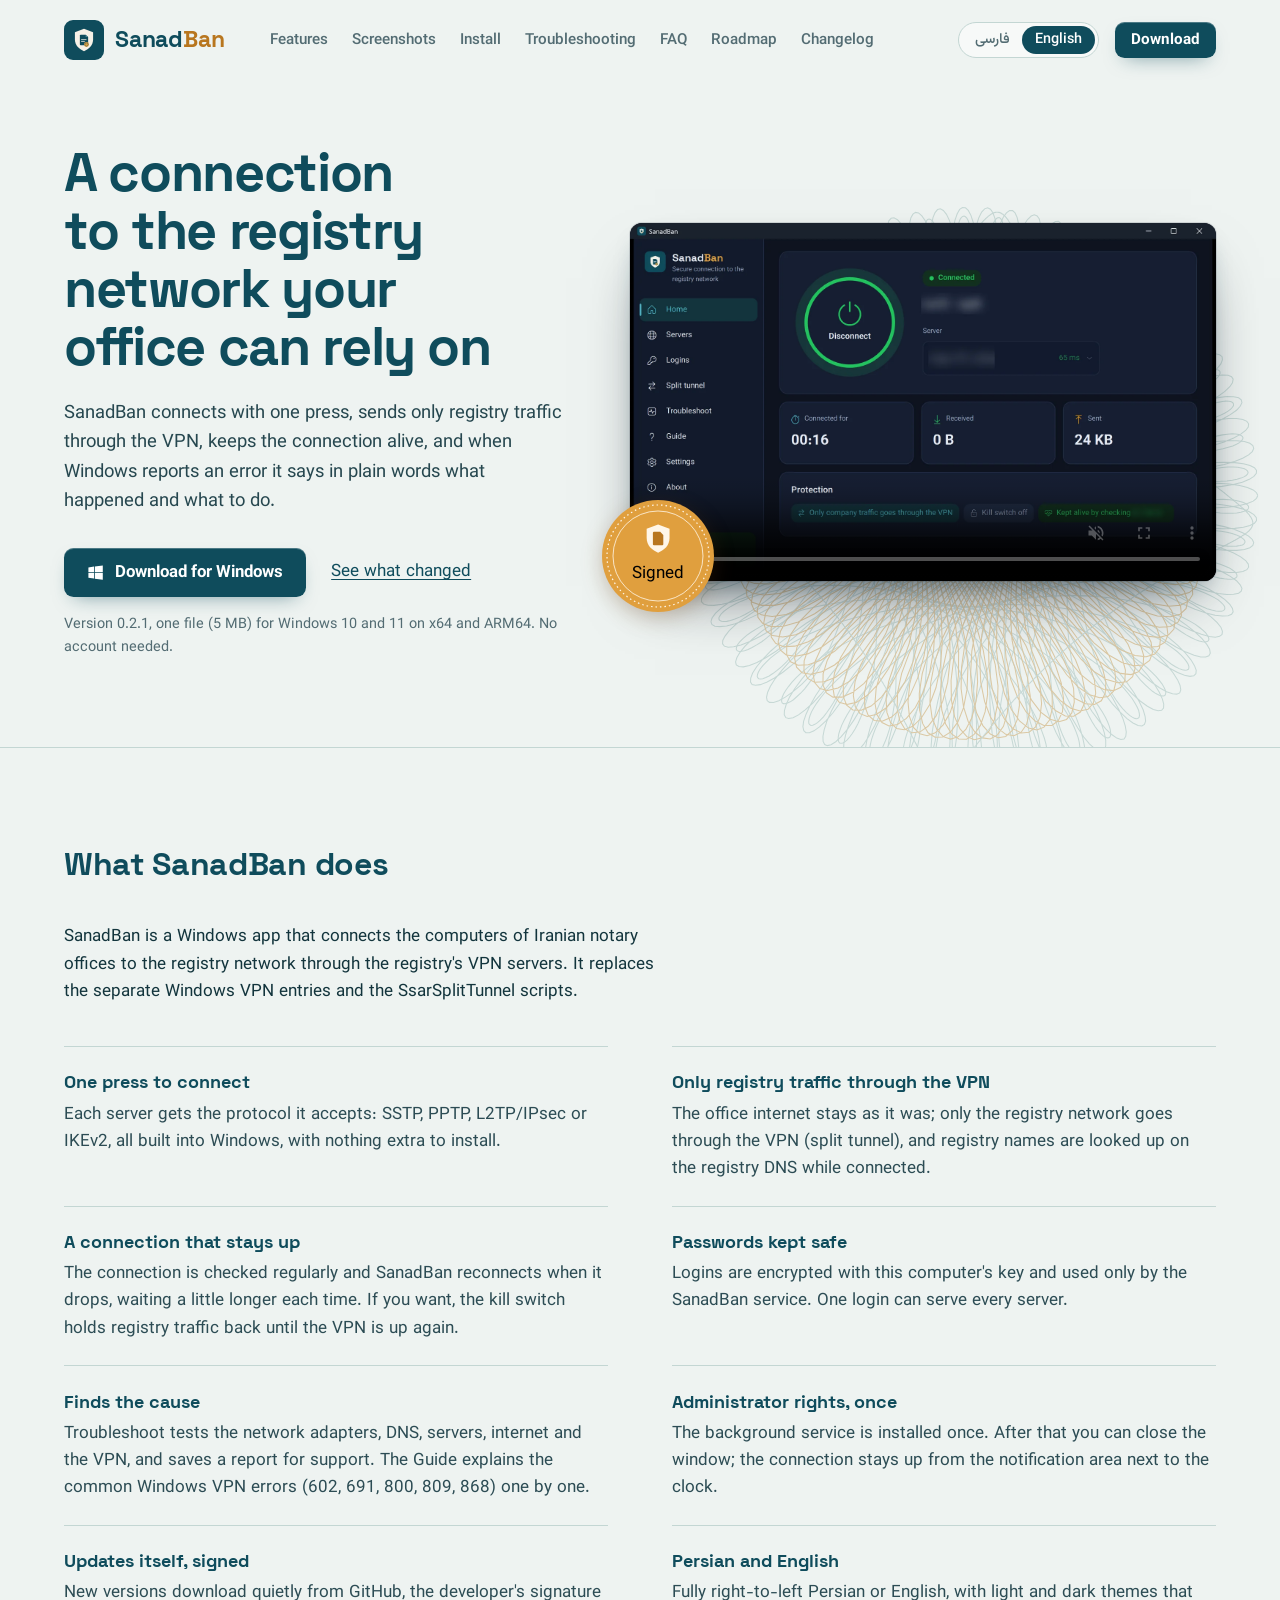
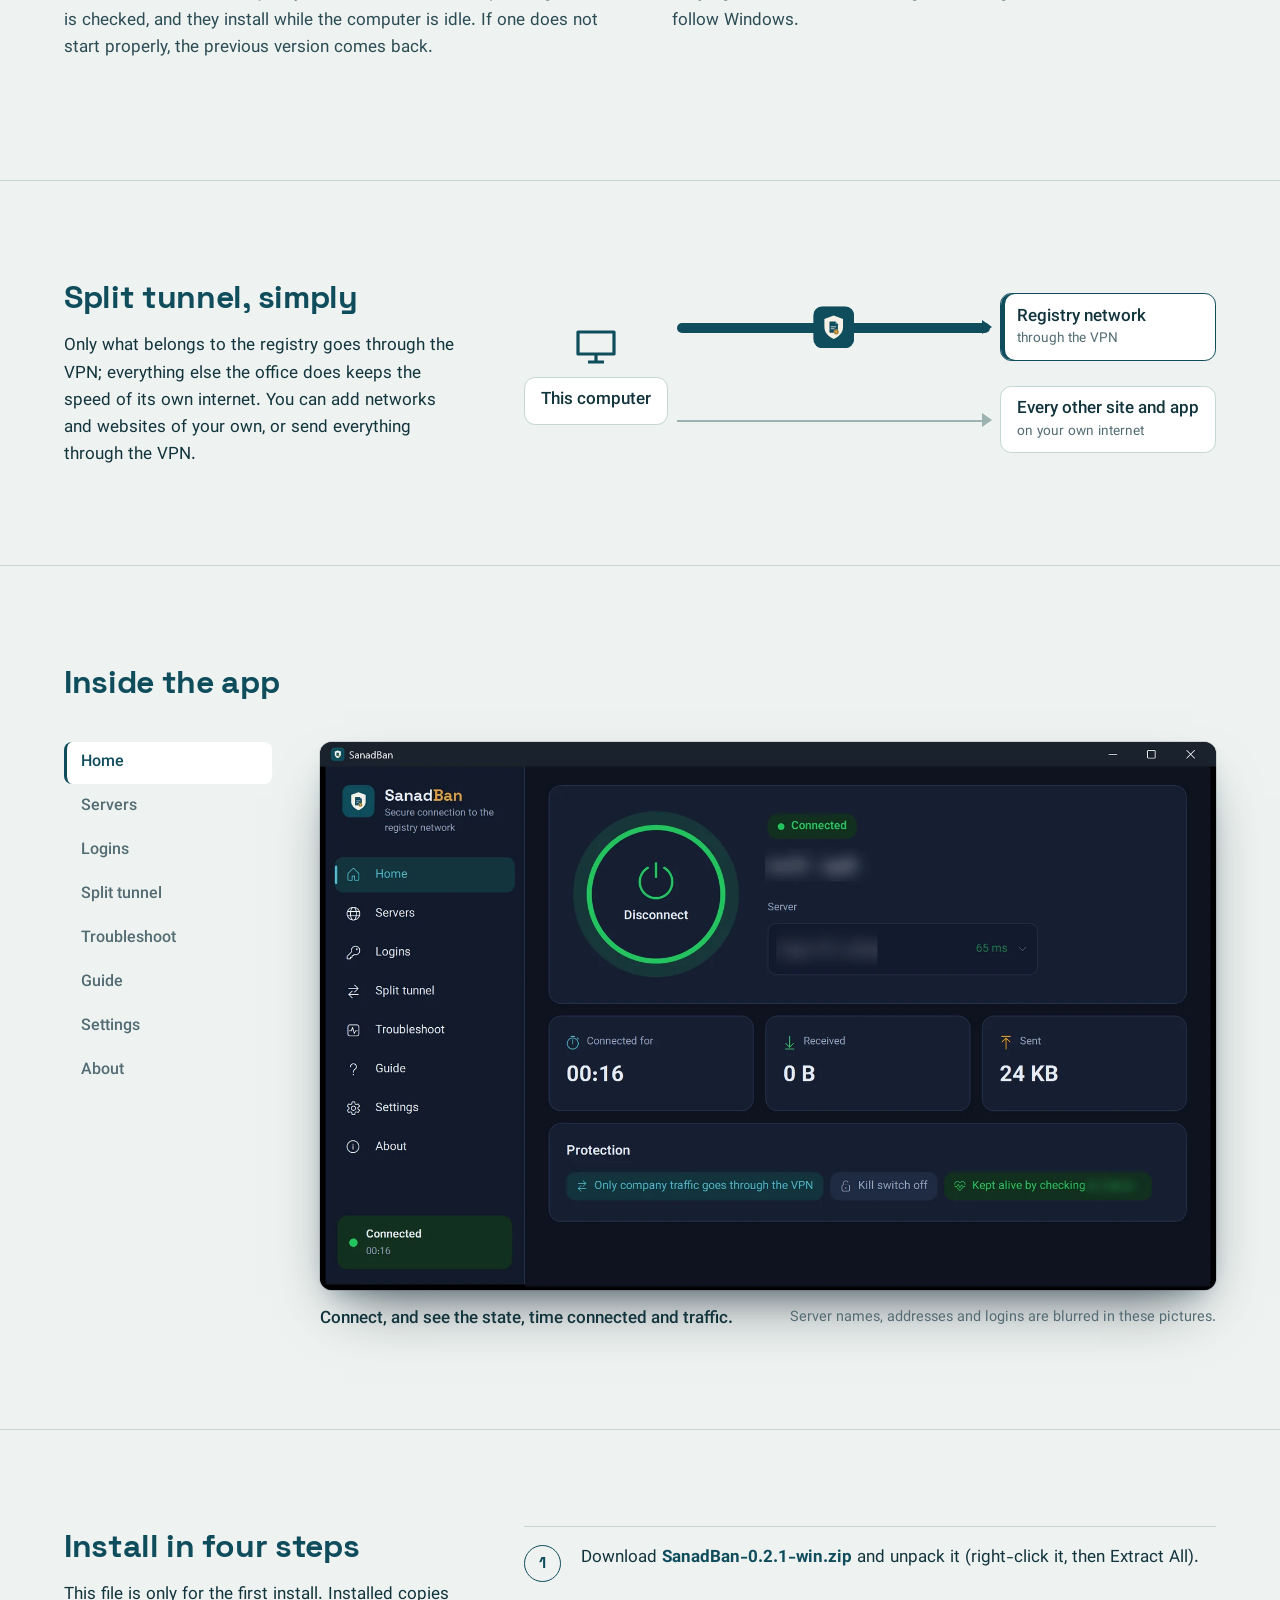
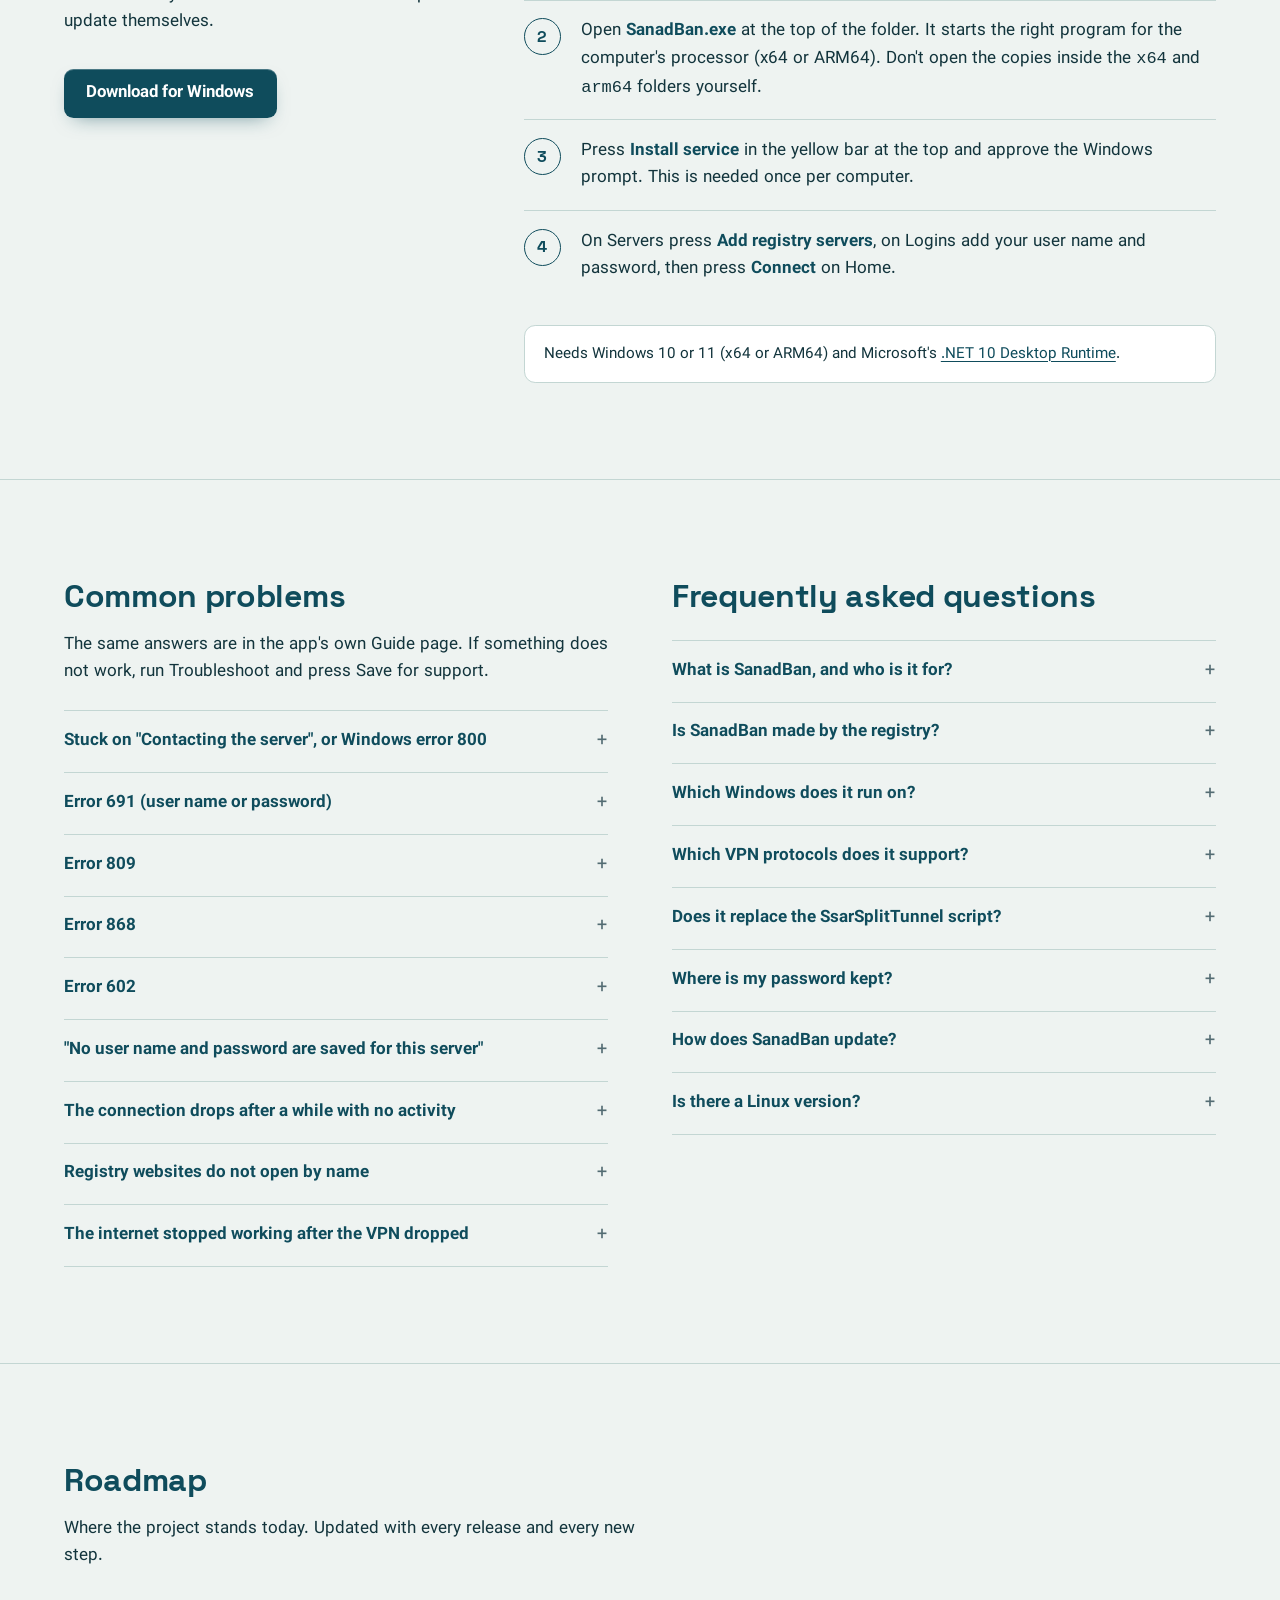
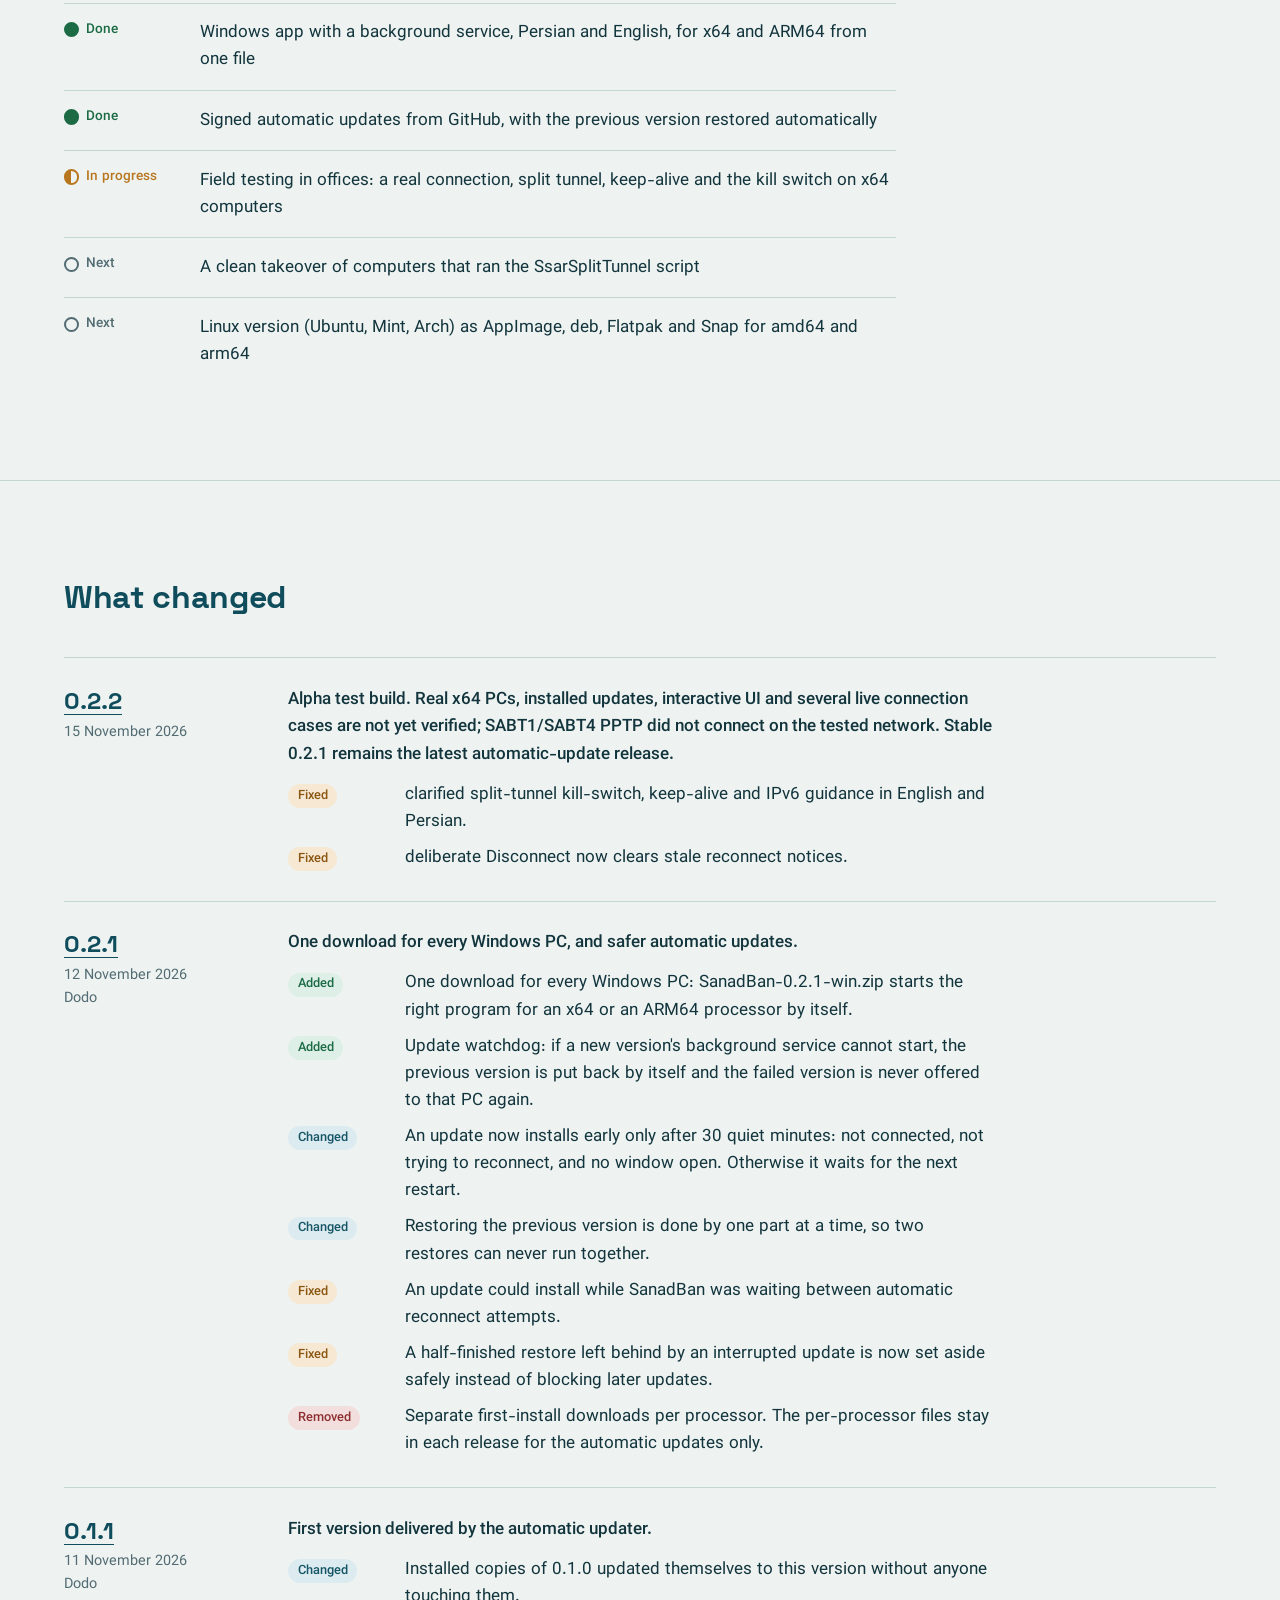
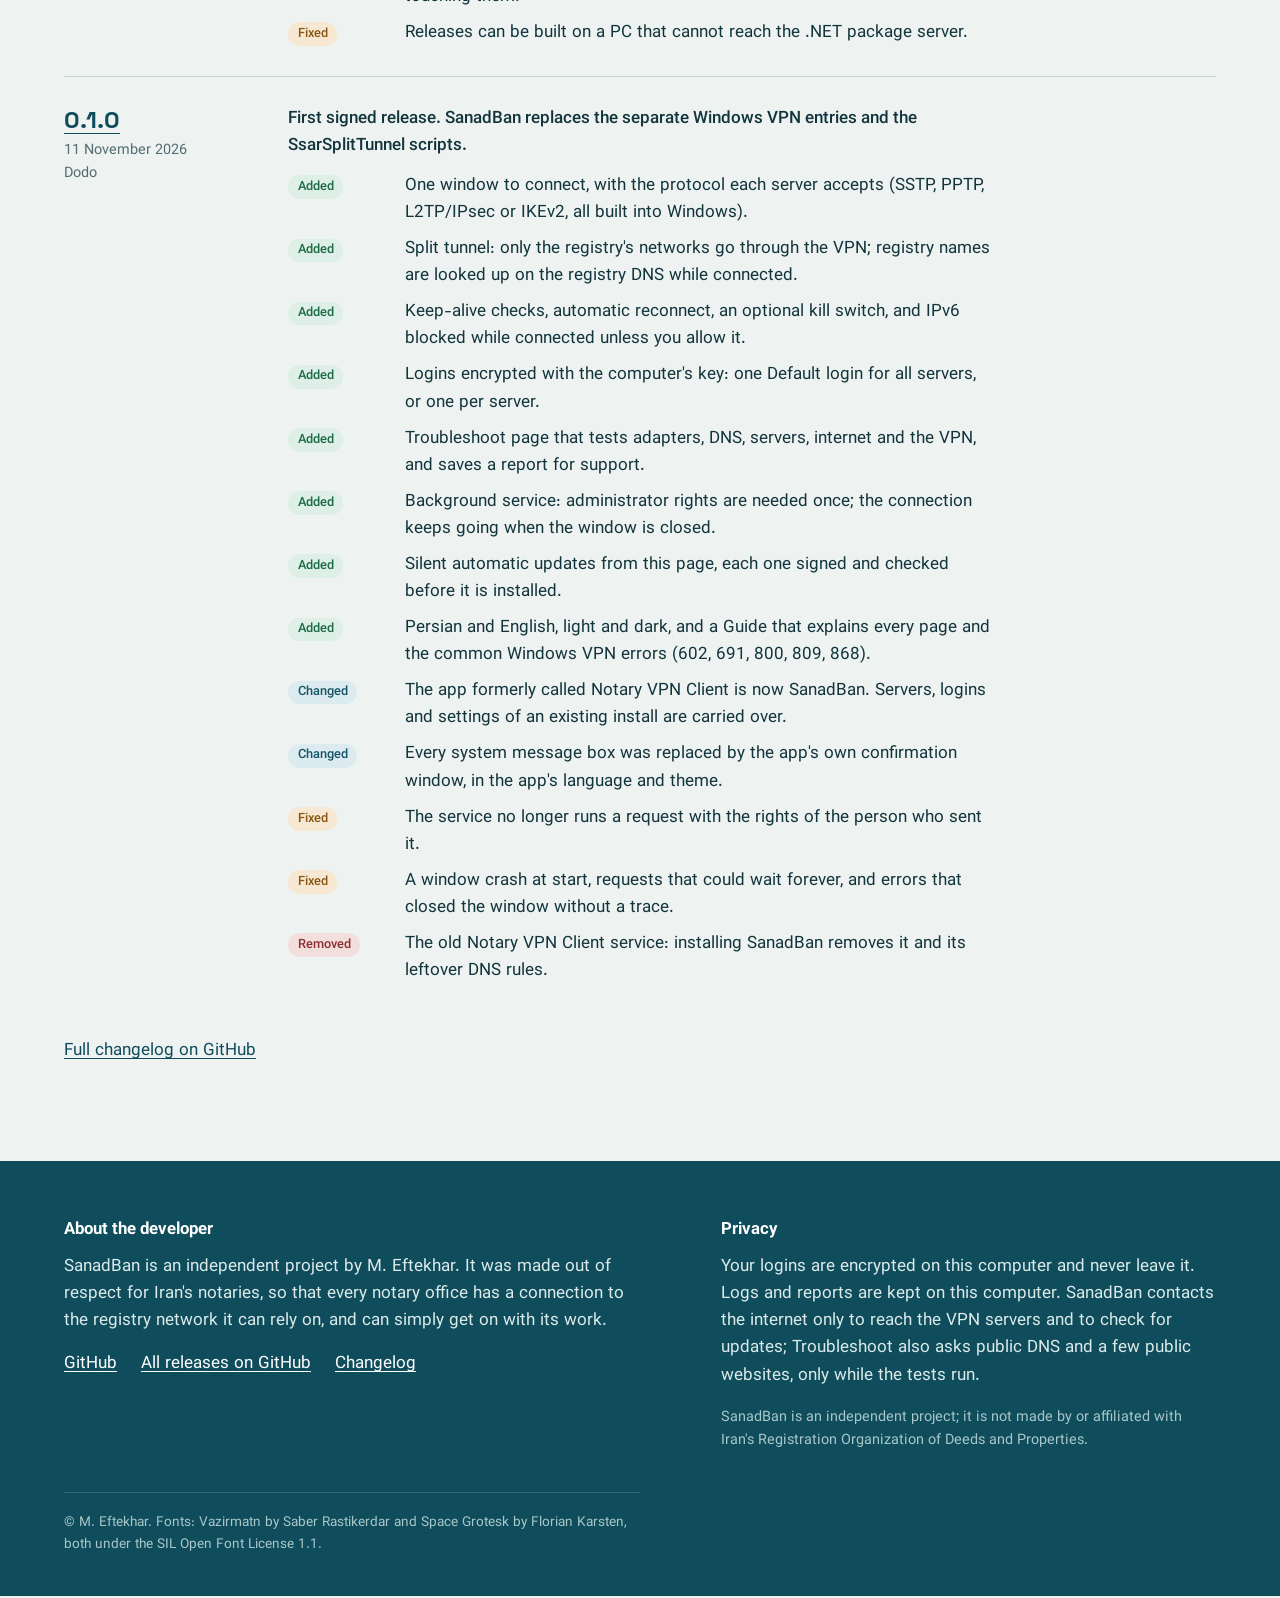
==== commit f3339242: "Update website and README from the current releases" ====
--- a/docs/en/index.html
+++ b/docs/en/index.html
@@ -190,7 +190,7 @@
 <section class="changes" id="changes" aria-labelledby="changes-h">
   <div class="wrap">
     <h2 id="changes-h">What changed</h2>
-    <div class="timeline"><article class="rel"><div><div class="ver"><a href="https://github.com/mneftekhar/sanadban-releases/releases/tag/v0.2.1">0.2.1</a></div><div class="when"><time datetime="2026-11-12">12 November 2026</time><br>Dodo</div></div><div><p class="sum">One download for every Windows PC, and safer automatic updates.</p><ul><li><span class="kind k-added">Added</span><span>One download for every Windows PC: SanadBan-0.2.1-win.zip starts the right program for an x64 or an ARM64 processor by itself.</span></li><li><span class="kind k-added">Added</span><span>Update watchdog: if a new version&#x27;s background service cannot start, the previous version is put back by itself and the failed version is never offered to that PC again.</span></li><li><span class="kind k-changed">Changed</span><span>An update now installs early only after 30 quiet minutes: not connected, not trying to reconnect, and no window open. Otherwise it waits for the next restart.</span></li><li><span class="kind k-changed">Changed</span><span>Restoring the previous version is done by one part at a time, so two restores can never run together.</span></li><li><span class="kind k-fixed">Fixed</span><span>An update could install while SanadBan was waiting between automatic reconnect attempts.</span></li><li><span class="kind k-fixed">Fixed</span><span>A half-finished restore left behind by an interrupted update is now set aside safely instead of blocking later updates.</span></li><li><span class="kind k-removed">Removed</span><span>Separate first-install downloads per processor. The per-processor files stay in each release for the automatic updates only.</span></li></ul></div></article><article class="rel"><div><div class="ver"><a href="https://github.com/mneftekhar/sanadban-releases/releases/tag/v0.1.1">0.1.1</a></div><div class="when"><time datetime="2026-11-11">11 November 2026</time><br>Dodo</div></div><div><p class="sum">First version delivered by the automatic updater.</p><ul><li><span class="kind k-changed">Changed</span><span>Installed copies of 0.1.0 updated themselves to this version without anyone touching them.</span></li><li><span class="kind k-fixed">Fixed</span><span>Releases can be built on a PC that cannot reach the .NET package server.</span></li></ul></div></article><article class="rel"><div><div class="ver"><a href="https://github.com/mneftekhar/sanadban-releases/releases/tag/v0.1.0">0.1.0</a></div><div class="when"><time datetime="2026-11-11">11 November 2026</time><br>Dodo</div></div><div><p class="sum">First signed release. SanadBan replaces the separate Windows VPN entries and the SsarSplitTunnel scripts.</p><ul><li><span class="kind k-added">Added</span><span>One window to connect, with the protocol each server accepts (SSTP, PPTP, L2TP/IPsec or IKEv2, all built into Windows).</span></li><li><span class="kind k-added">Added</span><span>Split tunnel: only the registry&#x27;s networks go through the VPN; registry names are looked up on the registry DNS while connected.</span></li><li><span class="kind k-added">Added</span><span>Keep-alive checks, automatic reconnect, an optional kill switch, and IPv6 blocked while connected unless you allow it.</span></li><li><span class="kind k-added">Added</span><span>Logins encrypted with the computer&#x27;s key: one Default login for all servers, or one per server.</span></li><li><span class="kind k-added">Added</span><span>Troubleshoot page that tests adapters, DNS, servers, internet and the VPN, and saves a report for support.</span></li><li><span class="kind k-added">Added</span><span>Background service: administrator rights are needed once; the connection keeps going when the window is closed.</span></li><li><span class="kind k-added">Added</span><span>Silent automatic updates from this page, each one signed and checked before it is installed.</span></li><li><span class="kind k-added">Added</span><span>Persian and English, light and dark, and a Guide that explains every page and the common Windows VPN errors (602, 691, 800, 809, 868).</span></li><li><span class="kind k-changed">Changed</span><span>The app formerly called Notary VPN Client is now SanadBan. Servers, logins and settings of an existing install are carried over.</span></li><li><span class="kind k-changed">Changed</span><span>Every system message box was replaced by the app&#x27;s own confirmation window, in the app&#x27;s language and theme.</span></li><li><span class="kind k-fixed">Fixed</span><span>The service no longer runs a request with the rights of the person who sent it.</span></li><li><span class="kind k-fixed">Fixed</span><span>A window crash at start, requests that could wait forever, and errors that closed the window without a trace.</span></li><li><span class="kind k-removed">Removed</span><span>The old Notary VPN Client service: installing SanadBan removes it and its leftover DNS rules.</span></li></ul></div></article></div>
+    <div class="timeline"><article class="rel"><div><div class="ver"><a href="https://github.com/mneftekhar/sanadban-releases/releases/tag/v0.2.2">0.2.2</a></div><div class="when"><time datetime="2026-11-15">15 November 2026</time></div></div><div><p class="sum">Alpha test build. Real x64 PCs, installed updates, interactive UI and several live connection cases are not yet verified; SABT1/SABT4 PPTP did not connect on the tested network. Stable 0.2.1 remains the latest automatic-update release.</p><ul><li><span class="kind k-fixed">Fixed</span><span>clarified split-tunnel kill-switch, keep-alive and IPv6 guidance in English and Persian.</span></li><li><span class="kind k-fixed">Fixed</span><span>deliberate Disconnect now clears stale reconnect notices.</span></li></ul></div></article><article class="rel"><div><div class="ver"><a href="https://github.com/mneftekhar/sanadban-releases/releases/tag/v0.2.1">0.2.1</a></div><div class="when"><time datetime="2026-11-12">12 November 2026</time><br>Dodo</div></div><div><p class="sum">One download for every Windows PC, and safer automatic updates.</p><ul><li><span class="kind k-added">Added</span><span>One download for every Windows PC: SanadBan-0.2.1-win.zip starts the right program for an x64 or an ARM64 processor by itself.</span></li><li><span class="kind k-added">Added</span><span>Update watchdog: if a new version&#x27;s background service cannot start, the previous version is put back by itself and the failed version is never offered to that PC again.</span></li><li><span class="kind k-changed">Changed</span><span>An update now installs early only after 30 quiet minutes: not connected, not trying to reconnect, and no window open. Otherwise it waits for the next restart.</span></li><li><span class="kind k-changed">Changed</span><span>Restoring the previous version is done by one part at a time, so two restores can never run together.</span></li><li><span class="kind k-fixed">Fixed</span><span>An update could install while SanadBan was waiting between automatic reconnect attempts.</span></li><li><span class="kind k-fixed">Fixed</span><span>A half-finished restore left behind by an interrupted update is now set aside safely instead of blocking later updates.</span></li><li><span class="kind k-removed">Removed</span><span>Separate first-install downloads per processor. The per-processor files stay in each release for the automatic updates only.</span></li></ul></div></article><article class="rel"><div><div class="ver"><a href="https://github.com/mneftekhar/sanadban-releases/releases/tag/v0.1.1">0.1.1</a></div><div class="when"><time datetime="2026-11-11">11 November 2026</time><br>Dodo</div></div><div><p class="sum">First version delivered by the automatic updater.</p><ul><li><span class="kind k-changed">Changed</span><span>Installed copies of 0.1.0 updated themselves to this version without anyone touching them.</span></li><li><span class="kind k-fixed">Fixed</span><span>Releases can be built on a PC that cannot reach the .NET package server.</span></li></ul></div></article><article class="rel"><div><div class="ver"><a href="https://github.com/mneftekhar/sanadban-releases/releases/tag/v0.1.0">0.1.0</a></div><div class="when"><time datetime="2026-11-11">11 November 2026</time><br>Dodo</div></div><div><p class="sum">First signed release. SanadBan replaces the separate Windows VPN entries and the SsarSplitTunnel scripts.</p><ul><li><span class="kind k-added">Added</span><span>One window to connect, with the protocol each server accepts (SSTP, PPTP, L2TP/IPsec or IKEv2, all built into Windows).</span></li><li><span class="kind k-added">Added</span><span>Split tunnel: only the registry&#x27;s networks go through the VPN; registry names are looked up on the registry DNS while connected.</span></li><li><span class="kind k-added">Added</span><span>Keep-alive checks, automatic reconnect, an optional kill switch, and IPv6 blocked while connected unless you allow it.</span></li><li><span class="kind k-added">Added</span><span>Logins encrypted with the computer&#x27;s key: one Default login for all servers, or one per server.</span></li><li><span class="kind k-added">Added</span><span>Troubleshoot page that tests adapters, DNS, servers, internet and the VPN, and saves a report for support.</span></li><li><span class="kind k-added">Added</span><span>Background service: administrator rights are needed once; the connection keeps going when the window is closed.</span></li><li><span class="kind k-added">Added</span><span>Silent automatic updates from this page, each one signed and checked before it is installed.</span></li><li><span class="kind k-added">Added</span><span>Persian and English, light and dark, and a Guide that explains every page and the common Windows VPN errors (602, 691, 800, 809, 868).</span></li><li><span class="kind k-changed">Changed</span><span>The app formerly called Notary VPN Client is now SanadBan. Servers, logins and settings of an existing install are carried over.</span></li><li><span class="kind k-changed">Changed</span><span>Every system message box was replaced by the app&#x27;s own confirmation window, in the app&#x27;s language and theme.</span></li><li><span class="kind k-fixed">Fixed</span><span>The service no longer runs a request with the rights of the person who sent it.</span></li><li><span class="kind k-fixed">Fixed</span><span>A window crash at start, requests that could wait forever, and errors that closed the window without a trace.</span></li><li><span class="kind k-removed">Removed</span><span>The old Notary VPN Client service: installing SanadBan removes it and its leftover DNS rules.</span></li></ul></div></article></div>
     <p class="more"><a href="https://github.com/mneftekhar/sanadban-releases/blob/main/CHANGELOG.md">Full changelog on GitHub</a></p>
   </div>
 </section>
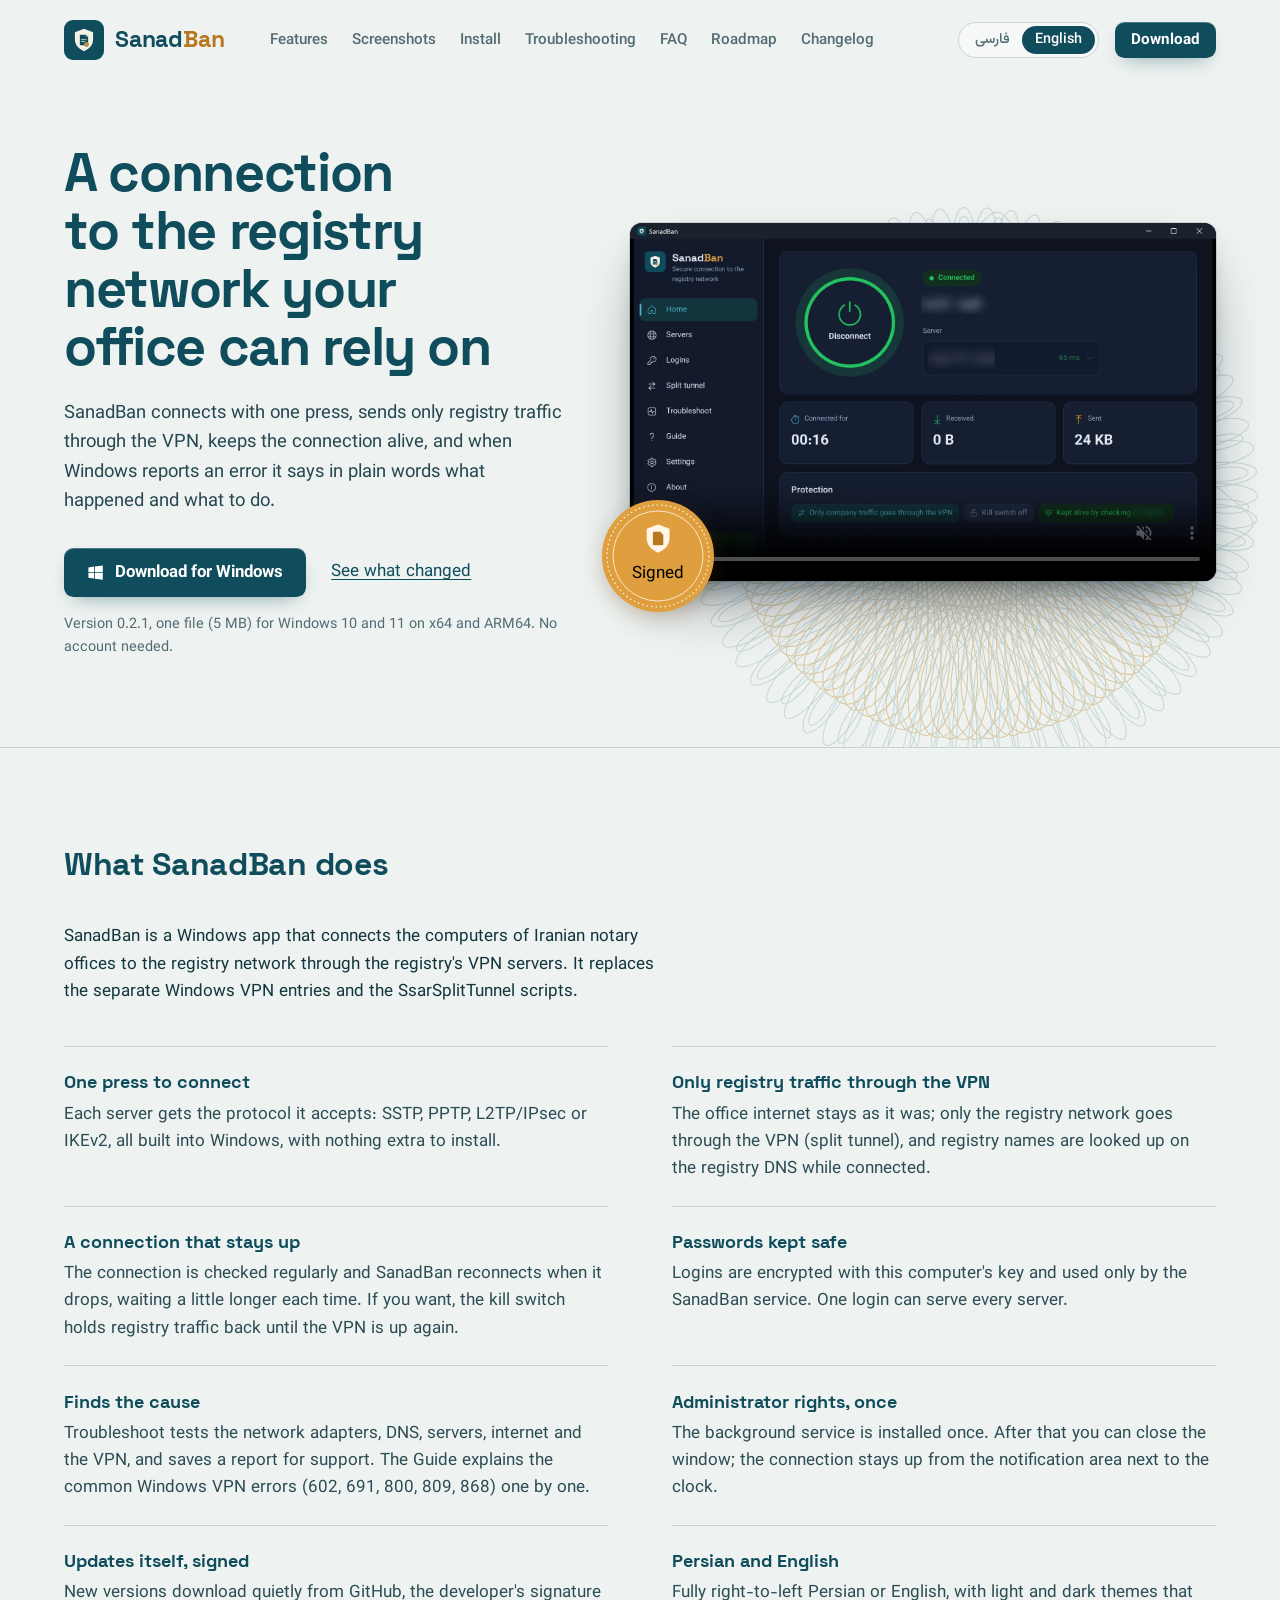
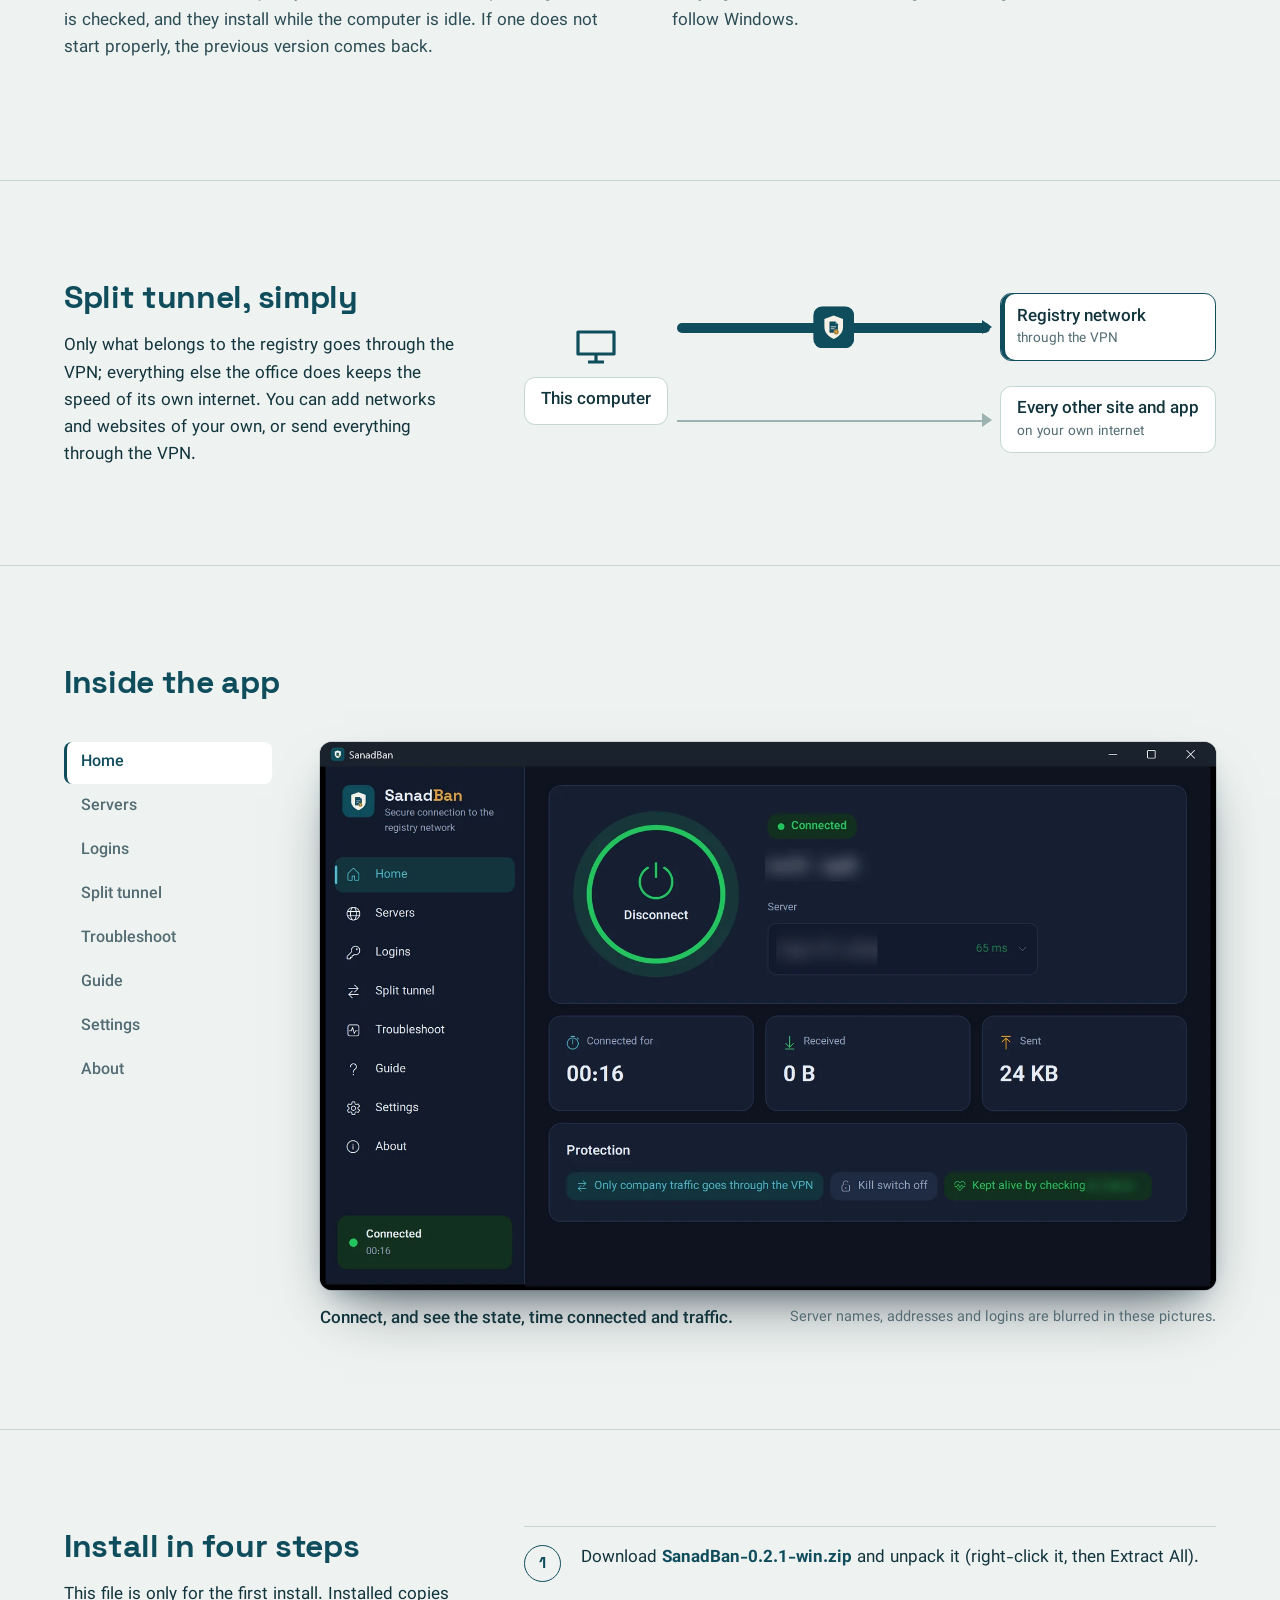
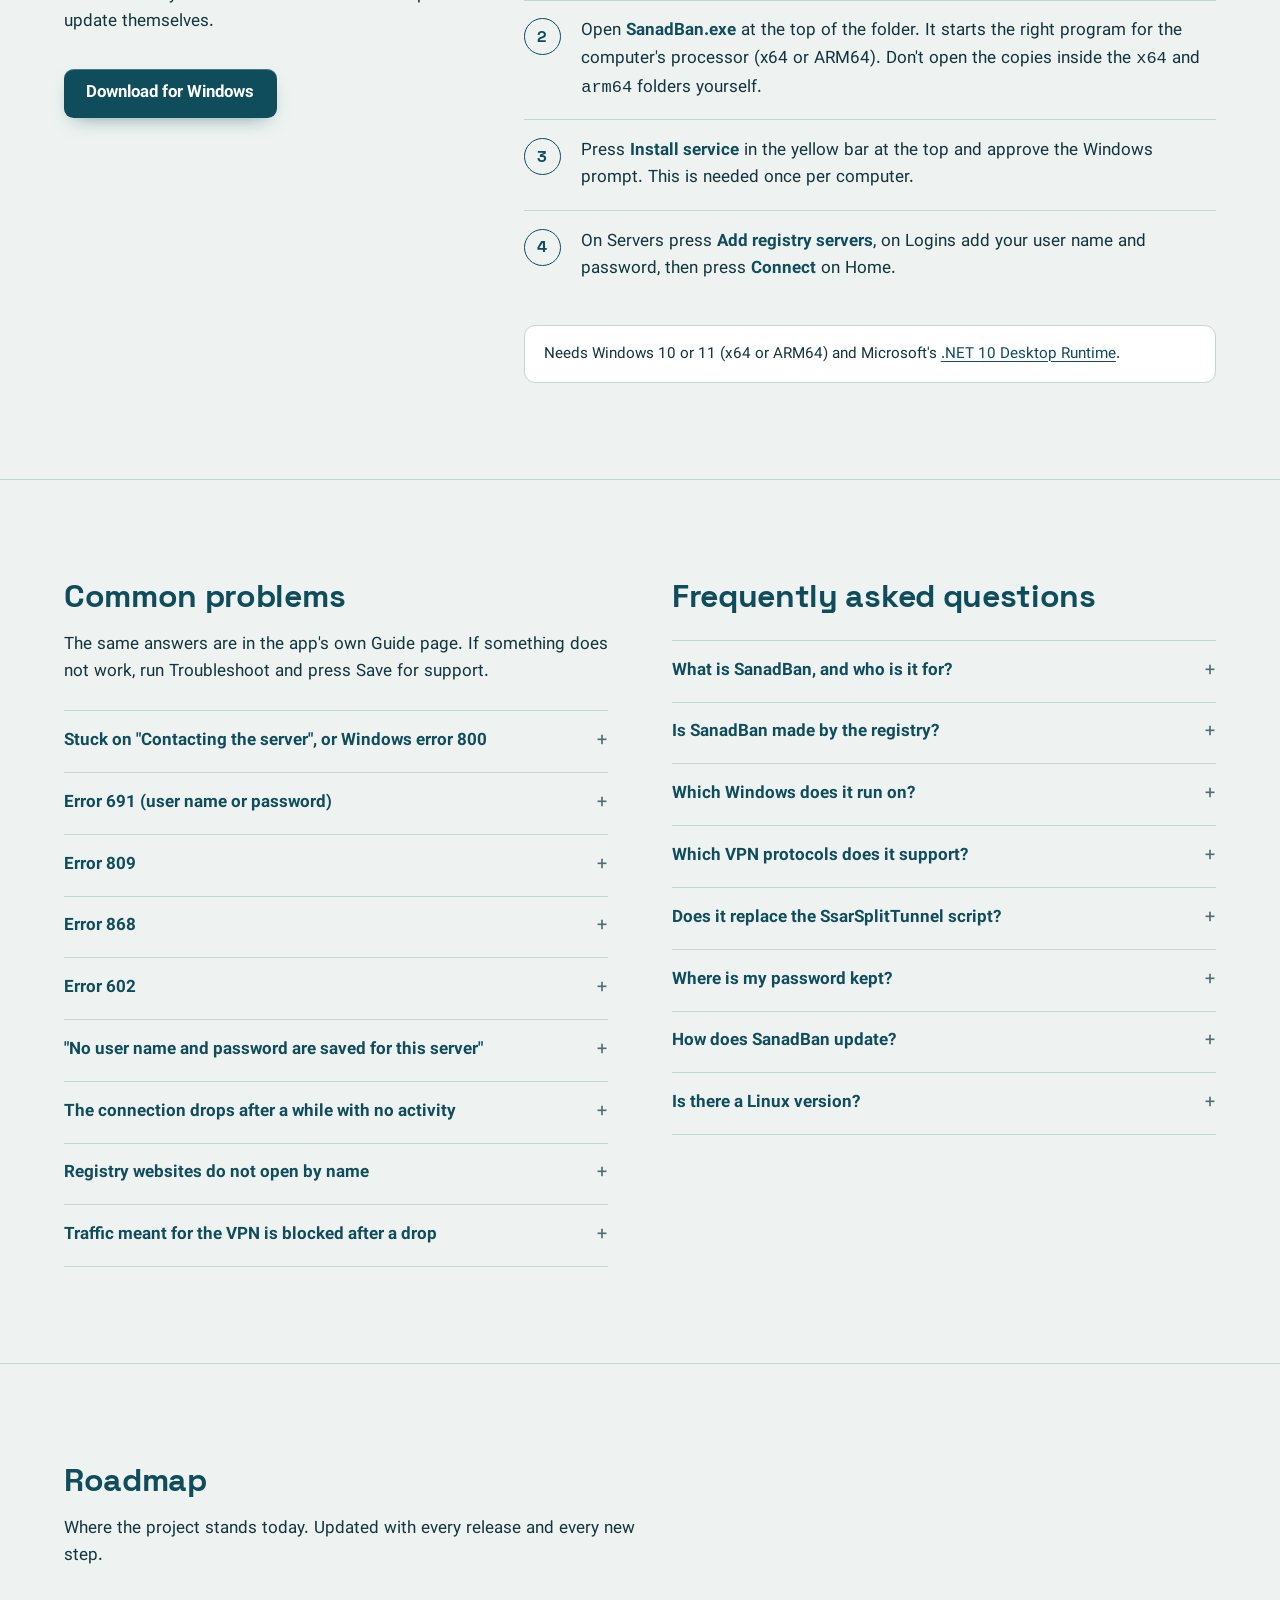
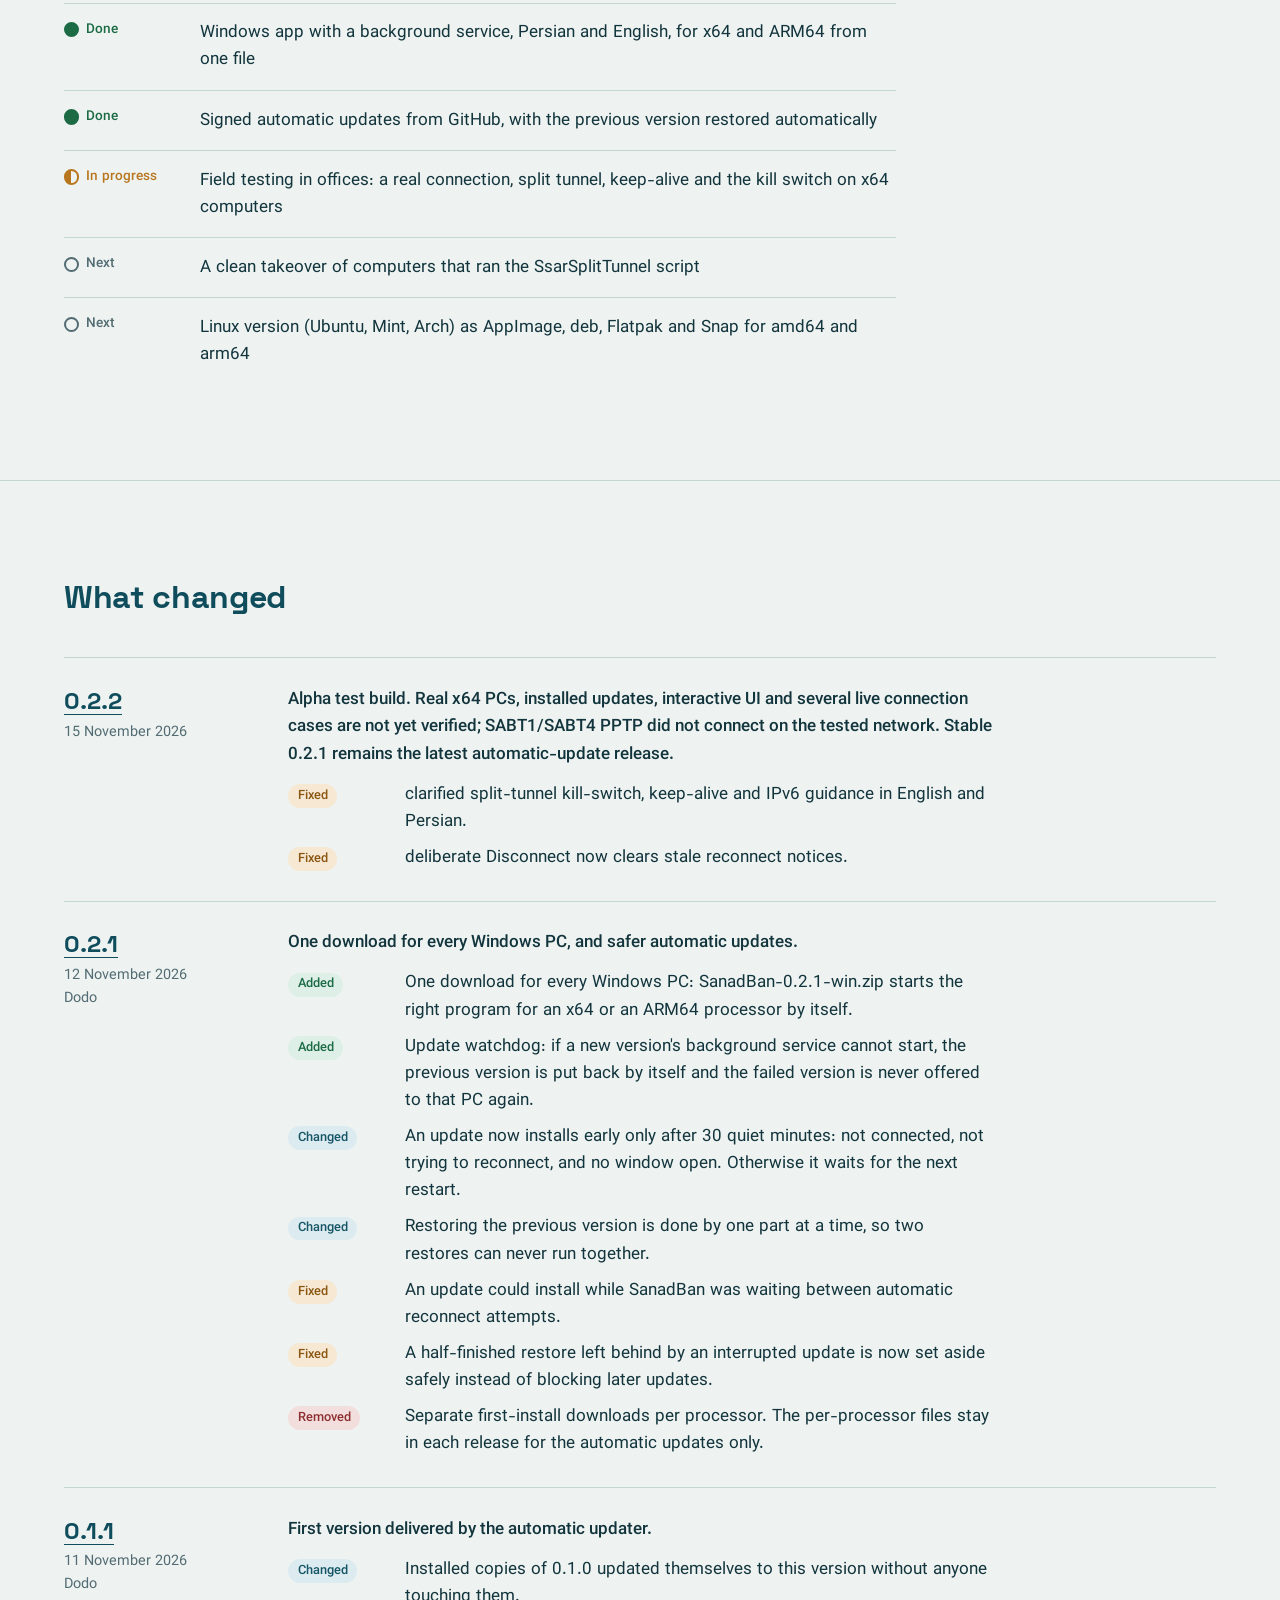
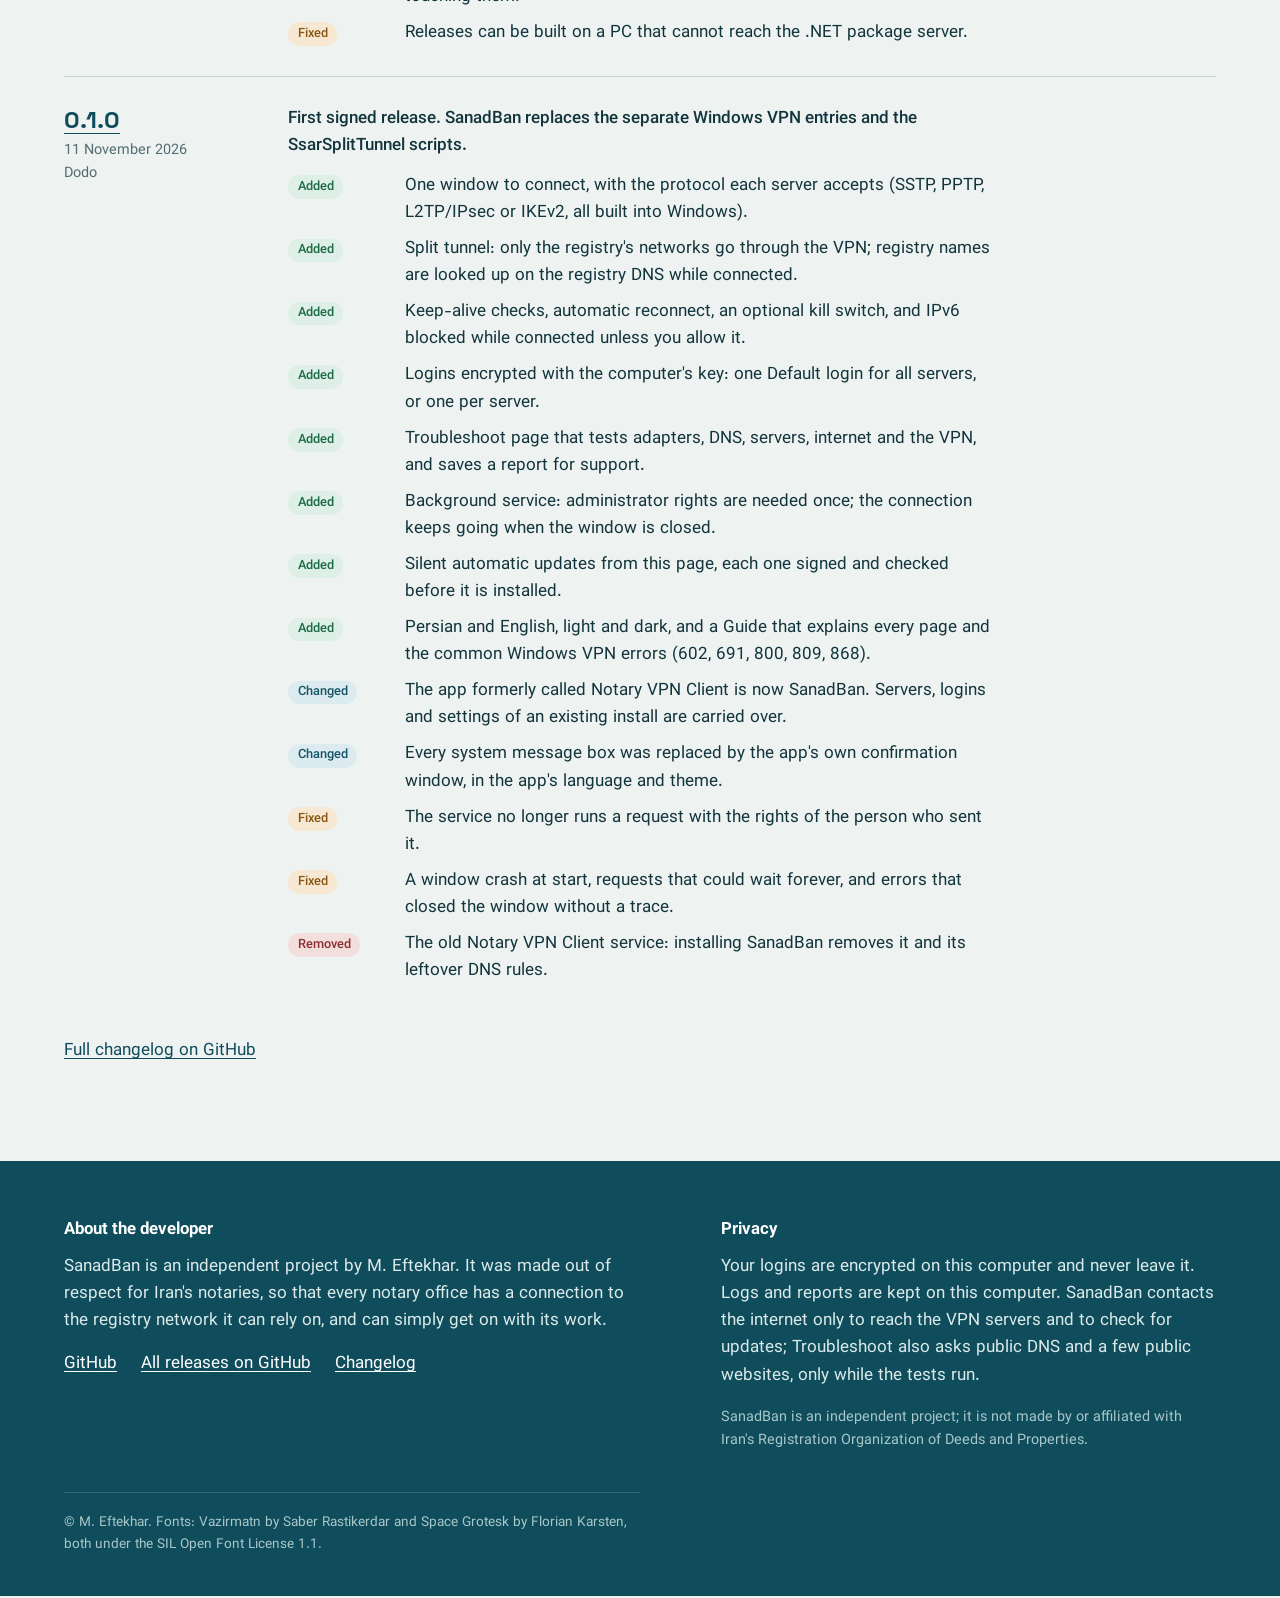
==== commit 89038e26: "Update website and README from the current releases" ====
--- a/docs/en/index.html
+++ b/docs/en/index.html
@@ -28,7 +28,7 @@
 <link rel="apple-touch-icon" href="../assets/icon-512.png">
 <link rel="preload" href="../fonts/Vazirmatn-Regular.woff2" as="font" type="font/woff2" crossorigin>
 <link rel="stylesheet" href="../style.css">
-<script type="application/ld+json">[{"@context":"https://schema.org","@type":"SoftwareApplication","name":"SanadBan","alternateName":["سندبان","Sanadban","Sanad Ban","Notary VPN Client"],"description":"SanadBan is a Windows app that connects Iranian notary offices (daftarkhaneh) to the registry network over VPN: one-press connect, split tunnel, automatic reconnect, Windows VPN error troubleshooting and signed automatic updates.","url":"https://mneftekhar.github.io/sanadban-releases/en/","inLanguage":"en","applicationCategory":"SecurityApplication","applicationSubCategory":"VPN client","operatingSystem":"Windows 10, Windows 11","processorRequirements":"x64, ARM64","softwareRequirements":".NET 10 Desktop Runtime","softwareVersion":"0.2.1","datePublished":"2026-11-12","downloadUrl":"https://github.com/mneftekhar/sanadban-releases/releases/download/v0.2.1/SanadBan-0.2.1-win.zip","releaseNotes":"https://mneftekhar.github.io/sanadban-releases/en/#changes","screenshot":"https://mneftekhar.github.io/sanadban-releases/assets/home-en.webp","author":{"@type":"Person","name":"M. Eftekhar","url":"https://github.com/mneftekhar"},"image":"https://mneftekhar.github.io/sanadban-releases/assets/icon-512.png"},{"@context":"https://schema.org","@type":"FAQPage","inLanguage":"en","mainEntity":[{"@type":"Question","name":"What is SanadBan, and who is it for?","acceptedAnswer":{"@type":"Answer","text":"A Windows app that connects the computers of Iranian notary offices to the network of the Registration Organization of Deeds and Properties over VPN; for notaries, their staff and the people who support them."}},{"@type":"Question","name":"Is SanadBan made by the registry?","acceptedAnswer":{"@type":"Answer","text":"No. SanadBan is an independent project by M. Eftekhar and is not made by or affiliated with the Registration Organization. The VPN user name and password still come from the registry."}},{"@type":"Question","name":"Which Windows does it run on?","acceptedAnswer":{"@type":"Answer","text":"Windows 10 and 11, on x64 (Intel and AMD) and ARM64 computers, from one shared file. Microsoft's .NET 10 Desktop Runtime must be installed too."}},{"@type":"Question","name":"Which VPN protocols does it support?","acceptedAnswer":{"@type":"Answer","text":"SSTP, PPTP, L2TP/IPsec and IKEv2, the protocols built into Windows. Each server is used with the protocol it accepts."}},{"@type":"Question","name":"Does it replace the SsarSplitTunnel script?","acceptedAnswer":{"@type":"Answer","text":"Yes; SanadBan replaces those scripts and the separate Windows VPN entries. A step that cleanly takes over a computer that ran the script is on the roadmap."}},{"@type":"Question","name":"Where is my password kept?","acceptedAnswer":{"@type":"Answer","text":"On that computer, encrypted with the computer's key, and used only by the SanadBan service. It is never sent anywhere except to the VPN server while connecting."}},{"@type":"Question","name":"How does SanadBan update?","acceptedAnswer":{"@type":"Answer","text":"Automatically and quietly. The background service downloads new versions from this GitHub page, checks the developer's signature and installs while idle or at the next restart, never during a connection."}},{"@type":"Question","name":"Is there a Linux version?","acceptedAnswer":{"@type":"Answer","text":"Not yet. Once the Windows version is fully tested, a Linux version with the same design will follow for Ubuntu, Mint and Arch."}},{"@type":"Question","name":"Stuck on \"Contacting the server\", or Windows error 800","acceptedAnswer":{"@type":"Answer","text":"The server does not answer. Usually it is switched off, outside the hours it is available, blocked on this network, or set to a protocol it does not accept. Run Troubleshoot: the Servers section shows which ports answer."}},{"@type":"Question","name":"Error 691 (user name or password)","acceptedAnswer":{"@type":"Answer","text":"The user name or password was not accepted. Check them on Logins (press Change and type the password again). If they are right, the account may be locked or expired; ask the registry."}},{"@type":"Question","name":"Error 809","acceptedAnswer":{"@type":"Answer","text":"The network between this computer and the server blocked the connection. Common with PPTP and L2TP/IPsec behind some routers and internet providers; an SSTP server usually works."}},{"@type":"Question","name":"Error 868","acceptedAnswer":{"@type":"Answer","text":"The server's name could not be found. Check the internet connection and run Troubleshoot; the DNS section shows which DNS server fails."}},{"@type":"Question","name":"Error 602","acceptedAnswer":{"@type":"Answer","text":"Windows thinks a connection port is already open, usually after an earlier connection did not close cleanly. Restarting the computer clears it."}},{"@type":"Question","name":"\"No user name and password are saved for this server\"","acceptedAnswer":{"@type":"Answer","text":"Add a login on Logins, for all servers or for that server."}},{"@type":"Question","name":"The connection drops after a while with no activity","acceptedAnswer":{"@type":"Answer","text":"Make sure Keep the connection alive is on (Split tunnel page) and its address answers (Troubleshoot, VPN connection section)."}},{"@type":"Question","name":"Registry websites do not open by name","acceptedAnswer":{"@type":"Answer","text":"Connect, then run Troubleshoot: the VPN connection section shows whether the registry DNS rule is active."}},{"@type":"Question","name":"The internet stopped working after the VPN dropped","acceptedAnswer":{"@type":"Answer","text":"That is the kill switch protecting you. Connect again, or press Allow internet until the next connection on Home."}}]},{"@context":"https://schema.org","@type":"WebSite","name":"SanadBan","alternateName":["SanadBan","سندبان","Sanadban","Sanad Ban","Notary VPN Client"],"url":"https://mneftekhar.github.io/sanadban-releases/en/","inLanguage":"en"}]</script>
+<script type="application/ld+json">[{"@context":"https://schema.org","@type":"SoftwareApplication","name":"SanadBan","alternateName":["سندبان","Sanadban","Sanad Ban","Notary VPN Client"],"description":"SanadBan is a Windows app that connects Iranian notary offices (daftarkhaneh) to the registry network over VPN: one-press connect, split tunnel, automatic reconnect, Windows VPN error troubleshooting and signed automatic updates.","url":"https://mneftekhar.github.io/sanadban-releases/en/","inLanguage":"en","applicationCategory":"SecurityApplication","applicationSubCategory":"VPN client","operatingSystem":"Windows 10, Windows 11","processorRequirements":"x64, ARM64","softwareRequirements":".NET 10 Desktop Runtime","softwareVersion":"0.2.1","datePublished":"2026-11-12","downloadUrl":"https://github.com/mneftekhar/sanadban-releases/releases/download/v0.2.1/SanadBan-0.2.1-win.zip","releaseNotes":"https://mneftekhar.github.io/sanadban-releases/en/#changes","screenshot":"https://mneftekhar.github.io/sanadban-releases/assets/home-en.webp","author":{"@type":"Person","name":"M. Eftekhar","url":"https://github.com/mneftekhar"},"image":"https://mneftekhar.github.io/sanadban-releases/assets/icon-512.png"},{"@context":"https://schema.org","@type":"FAQPage","inLanguage":"en","mainEntity":[{"@type":"Question","name":"What is SanadBan, and who is it for?","acceptedAnswer":{"@type":"Answer","text":"A Windows app that connects the computers of Iranian notary offices to the network of the Registration Organization of Deeds and Properties over VPN; for notaries, their staff and the people who support them."}},{"@type":"Question","name":"Is SanadBan made by the registry?","acceptedAnswer":{"@type":"Answer","text":"No. SanadBan is an independent project by M. Eftekhar and is not made by or affiliated with the Registration Organization. The VPN user name and password still come from the registry."}},{"@type":"Question","name":"Which Windows does it run on?","acceptedAnswer":{"@type":"Answer","text":"Windows 10 and 11, on x64 (Intel and AMD) and ARM64 computers, from one shared file. Microsoft's .NET 10 Desktop Runtime must be installed too."}},{"@type":"Question","name":"Which VPN protocols does it support?","acceptedAnswer":{"@type":"Answer","text":"SSTP, PPTP, L2TP/IPsec and IKEv2, the protocols built into Windows. Each server is used with the protocol it accepts."}},{"@type":"Question","name":"Does it replace the SsarSplitTunnel script?","acceptedAnswer":{"@type":"Answer","text":"Yes; SanadBan replaces those scripts and the separate Windows VPN entries. A step that cleanly takes over a computer that ran the script is on the roadmap."}},{"@type":"Question","name":"Where is my password kept?","acceptedAnswer":{"@type":"Answer","text":"On that computer, encrypted with the computer's key, and used only by the SanadBan service. It is never sent anywhere except to the VPN server while connecting."}},{"@type":"Question","name":"How does SanadBan update?","acceptedAnswer":{"@type":"Answer","text":"Automatically and quietly. The background service downloads new versions from this GitHub page, checks the developer's signature and installs while idle or at the next restart, never during a connection."}},{"@type":"Question","name":"Is there a Linux version?","acceptedAnswer":{"@type":"Answer","text":"Not yet. Once the Windows version is fully tested, a Linux version with the same design will follow for Ubuntu, Mint and Arch."}},{"@type":"Question","name":"Stuck on \"Contacting the server\", or Windows error 800","acceptedAnswer":{"@type":"Answer","text":"The server does not answer. Usually it is switched off, outside the hours it is available, blocked on this network, or set to a protocol it does not accept. Run Troubleshoot: the Servers section shows which ports answer."}},{"@type":"Question","name":"Error 691 (user name or password)","acceptedAnswer":{"@type":"Answer","text":"The user name or password was not accepted. Check them on Logins (press Change and type the password again). If they are right, the account may be locked or expired; ask the registry."}},{"@type":"Question","name":"Error 809","acceptedAnswer":{"@type":"Answer","text":"The network between this computer and the server blocked the connection. Common with PPTP and L2TP/IPsec behind some routers and internet providers; an SSTP server usually works."}},{"@type":"Question","name":"Error 868","acceptedAnswer":{"@type":"Answer","text":"The server's name could not be found. Check the internet connection and run Troubleshoot; the DNS section shows which DNS server fails."}},{"@type":"Question","name":"Error 602","acceptedAnswer":{"@type":"Answer","text":"Windows thinks a connection port is already open, usually after an earlier connection did not close cleanly. Restarting the computer clears it."}},{"@type":"Question","name":"\"No user name and password are saved for this server\"","acceptedAnswer":{"@type":"Answer","text":"Add a login on Logins, for all servers or for that server."}},{"@type":"Question","name":"The connection drops after a while with no activity","acceptedAnswer":{"@type":"Answer","text":"Make sure Keep the connection alive is on (Split tunnel page). It sends periodic traffic; an unanswered ping may be blocked even while the connection stays active. Check registry reachability and connection stability, not ping alone."}},{"@type":"Question","name":"Registry websites do not open by name","acceptedAnswer":{"@type":"Answer","text":"Connect, then run Troubleshoot: the VPN connection section shows whether the registry DNS rule is active."}},{"@type":"Question","name":"Traffic meant for the VPN is blocked after a drop","acceptedAnswer":{"@type":"Answer","text":"That is the kill switch protecting you. In split tunnel, only registry traffic is blocked and ordinary internet continues; in full tunnel, the internet is blocked. Connect again, or press Allow traffic outside the VPN until the next connection on Home."}}]},{"@context":"https://schema.org","@type":"WebSite","name":"SanadBan","alternateName":["SanadBan","سندبان","Sanadban","Sanad Ban","Notary VPN Client"],"url":"https://mneftekhar.github.io/sanadban-releases/en/","inLanguage":"en"}]</script>
 <script>
 /* Persian for visitors from Iran, English elsewhere. A language chosen on this site always wins. Crawlers are never
    redirected, so each language keeps its own address in search results. */
@@ -170,7 +170,7 @@
     <div>
       <h2 id="help-h">Common problems</h2>
       <p class="lead" style="margin-top:1rem">The same answers are in the app&#x27;s own Guide page. If something does not work, run Troubleshoot and press Save for support.</p>
-      <div class="qa"><details><summary>Stuck on &quot;Contacting the server&quot;, or Windows error 800</summary><p>The server does not answer. Usually it is switched off, outside the hours it is available, blocked on this network, or set to a protocol it does not accept. Run Troubleshoot: the Servers section shows which ports answer.</p></details><details><summary>Error 691 (user name or password)</summary><p>The user name or password was not accepted. Check them on Logins (press Change and type the password again). If they are right, the account may be locked or expired; ask the registry.</p></details><details><summary>Error 809</summary><p>The network between this computer and the server blocked the connection. Common with PPTP and L2TP/IPsec behind some routers and internet providers; an SSTP server usually works.</p></details><details><summary>Error 868</summary><p>The server&#x27;s name could not be found. Check the internet connection and run Troubleshoot; the DNS section shows which DNS server fails.</p></details><details><summary>Error 602</summary><p>Windows thinks a connection port is already open, usually after an earlier connection did not close cleanly. Restarting the computer clears it.</p></details><details><summary>&quot;No user name and password are saved for this server&quot;</summary><p>Add a login on Logins, for all servers or for that server.</p></details><details><summary>The connection drops after a while with no activity</summary><p>Make sure Keep the connection alive is on (Split tunnel page) and its address answers (Troubleshoot, VPN connection section).</p></details><details><summary>Registry websites do not open by name</summary><p>Connect, then run Troubleshoot: the VPN connection section shows whether the registry DNS rule is active.</p></details><details><summary>The internet stopped working after the VPN dropped</summary><p>That is the kill switch protecting you. Connect again, or press Allow internet until the next connection on Home.</p></details></div>
+      <div class="qa"><details><summary>Stuck on &quot;Contacting the server&quot;, or Windows error 800</summary><p>The server does not answer. Usually it is switched off, outside the hours it is available, blocked on this network, or set to a protocol it does not accept. Run Troubleshoot: the Servers section shows which ports answer.</p></details><details><summary>Error 691 (user name or password)</summary><p>The user name or password was not accepted. Check them on Logins (press Change and type the password again). If they are right, the account may be locked or expired; ask the registry.</p></details><details><summary>Error 809</summary><p>The network between this computer and the server blocked the connection. Common with PPTP and L2TP/IPsec behind some routers and internet providers; an SSTP server usually works.</p></details><details><summary>Error 868</summary><p>The server&#x27;s name could not be found. Check the internet connection and run Troubleshoot; the DNS section shows which DNS server fails.</p></details><details><summary>Error 602</summary><p>Windows thinks a connection port is already open, usually after an earlier connection did not close cleanly. Restarting the computer clears it.</p></details><details><summary>&quot;No user name and password are saved for this server&quot;</summary><p>Add a login on Logins, for all servers or for that server.</p></details><details><summary>The connection drops after a while with no activity</summary><p>Make sure Keep the connection alive is on (Split tunnel page). It sends periodic traffic; an unanswered ping may be blocked even while the connection stays active. Check registry reachability and connection stability, not ping alone.</p></details><details><summary>Registry websites do not open by name</summary><p>Connect, then run Troubleshoot: the VPN connection section shows whether the registry DNS rule is active.</p></details><details><summary>Traffic meant for the VPN is blocked after a drop</summary><p>That is the kill switch protecting you. In split tunnel, only registry traffic is blocked and ordinary internet continues; in full tunnel, the internet is blocked. Connect again, or press Allow traffic outside the VPN until the next connection on Home.</p></details></div>
     </div>
     <div id="faq">
       <h2>Frequently asked questions</h2>
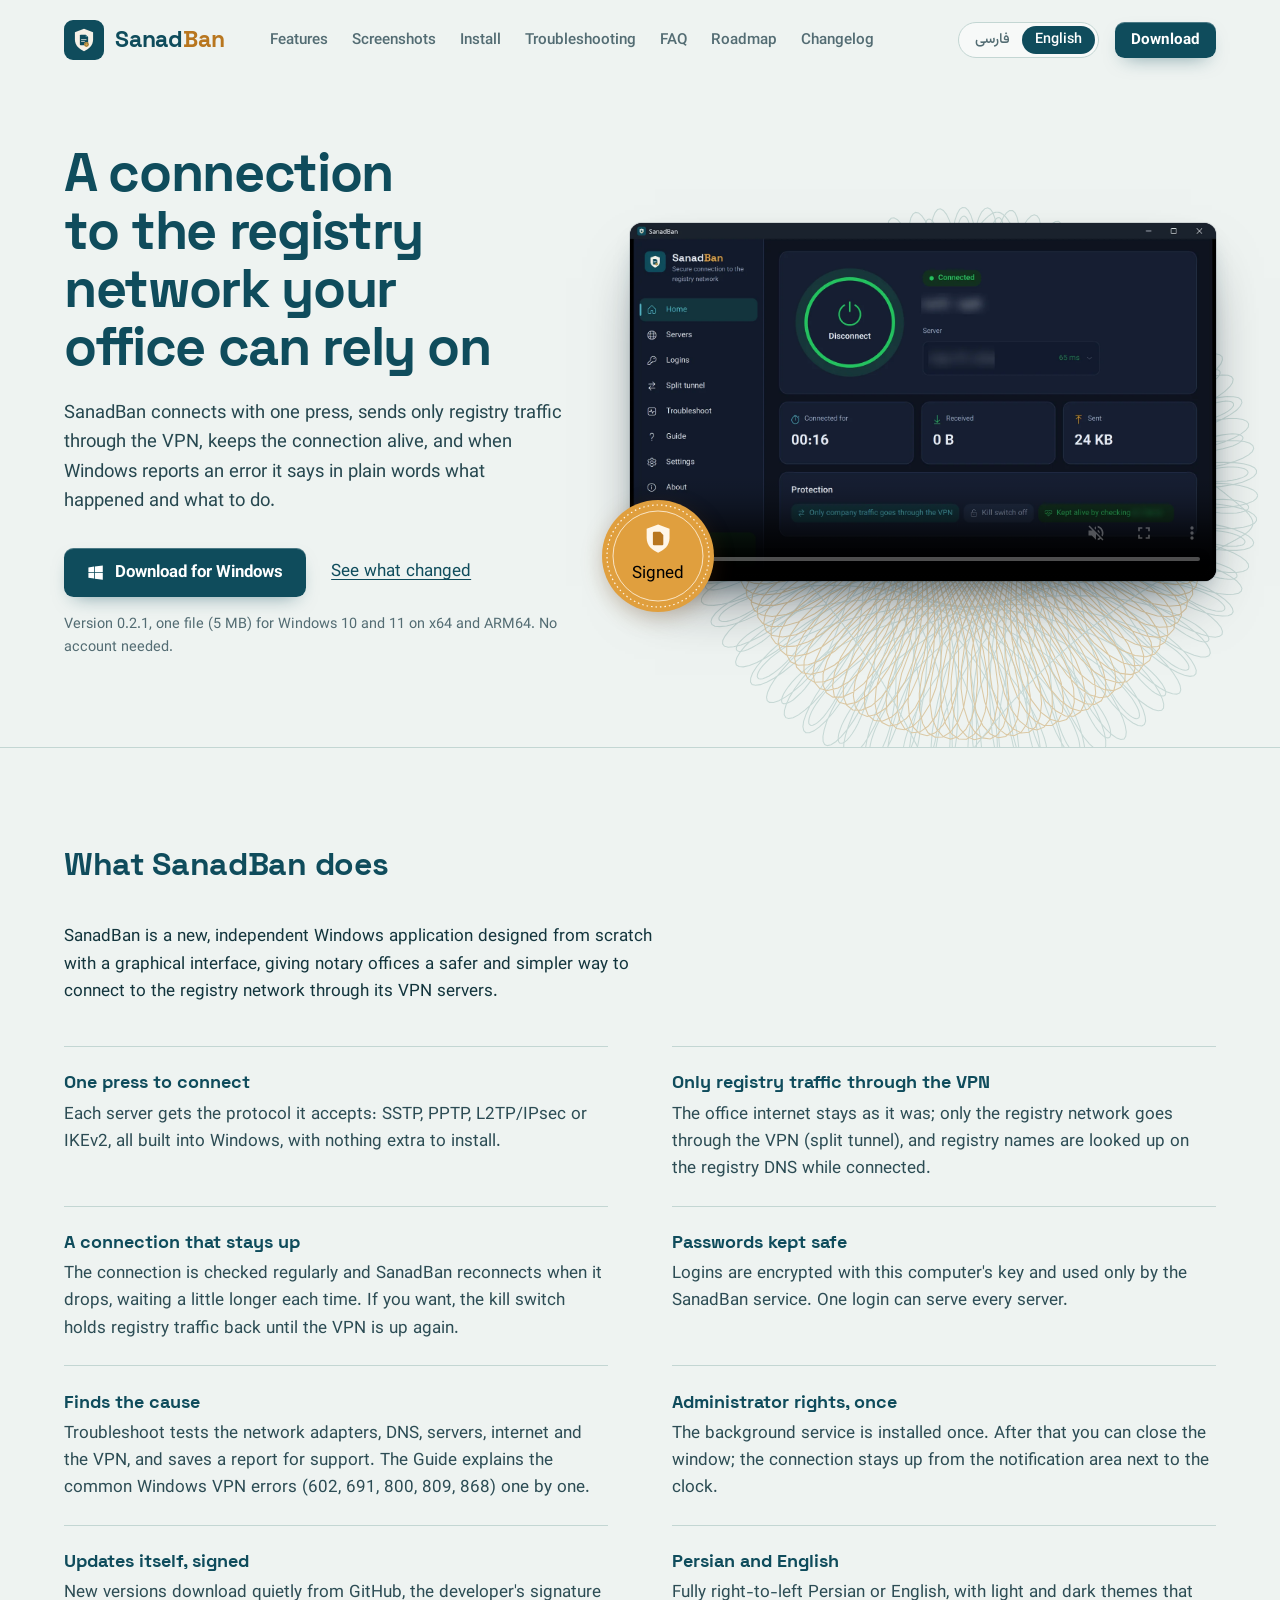
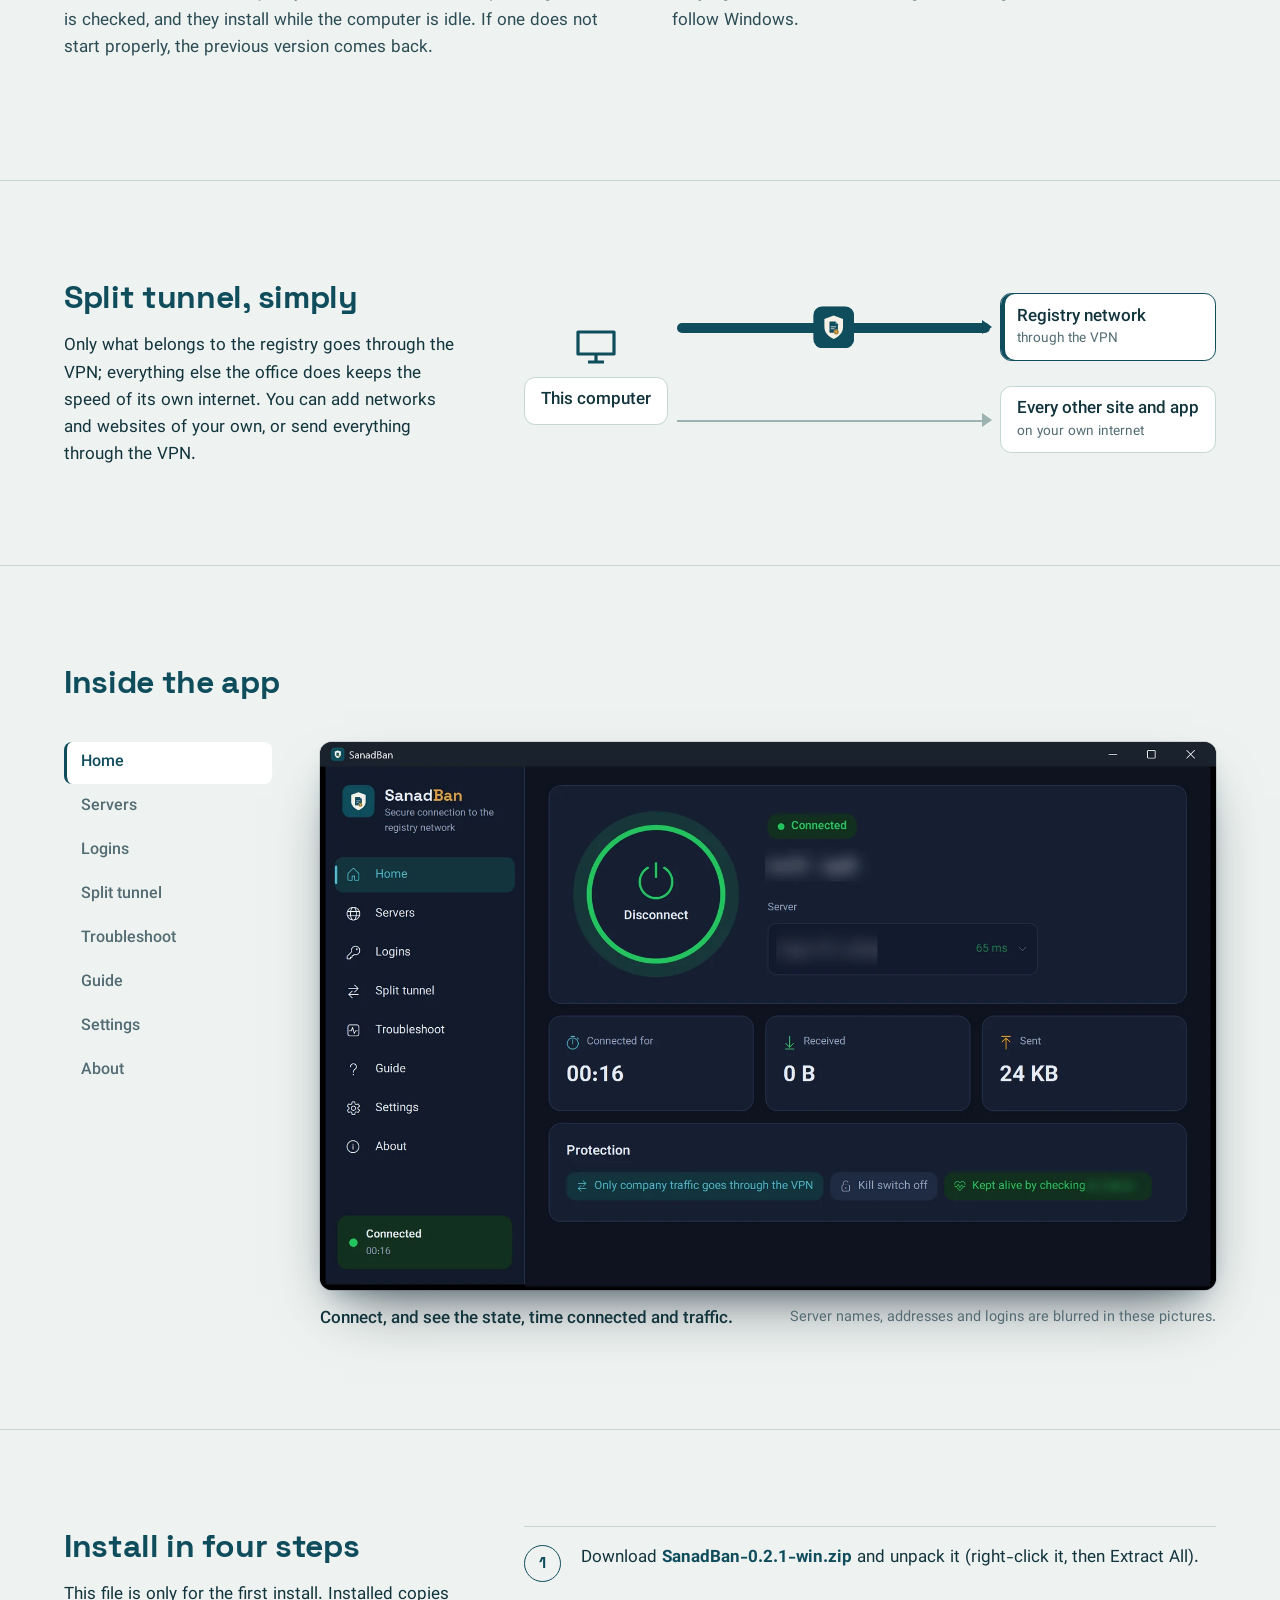
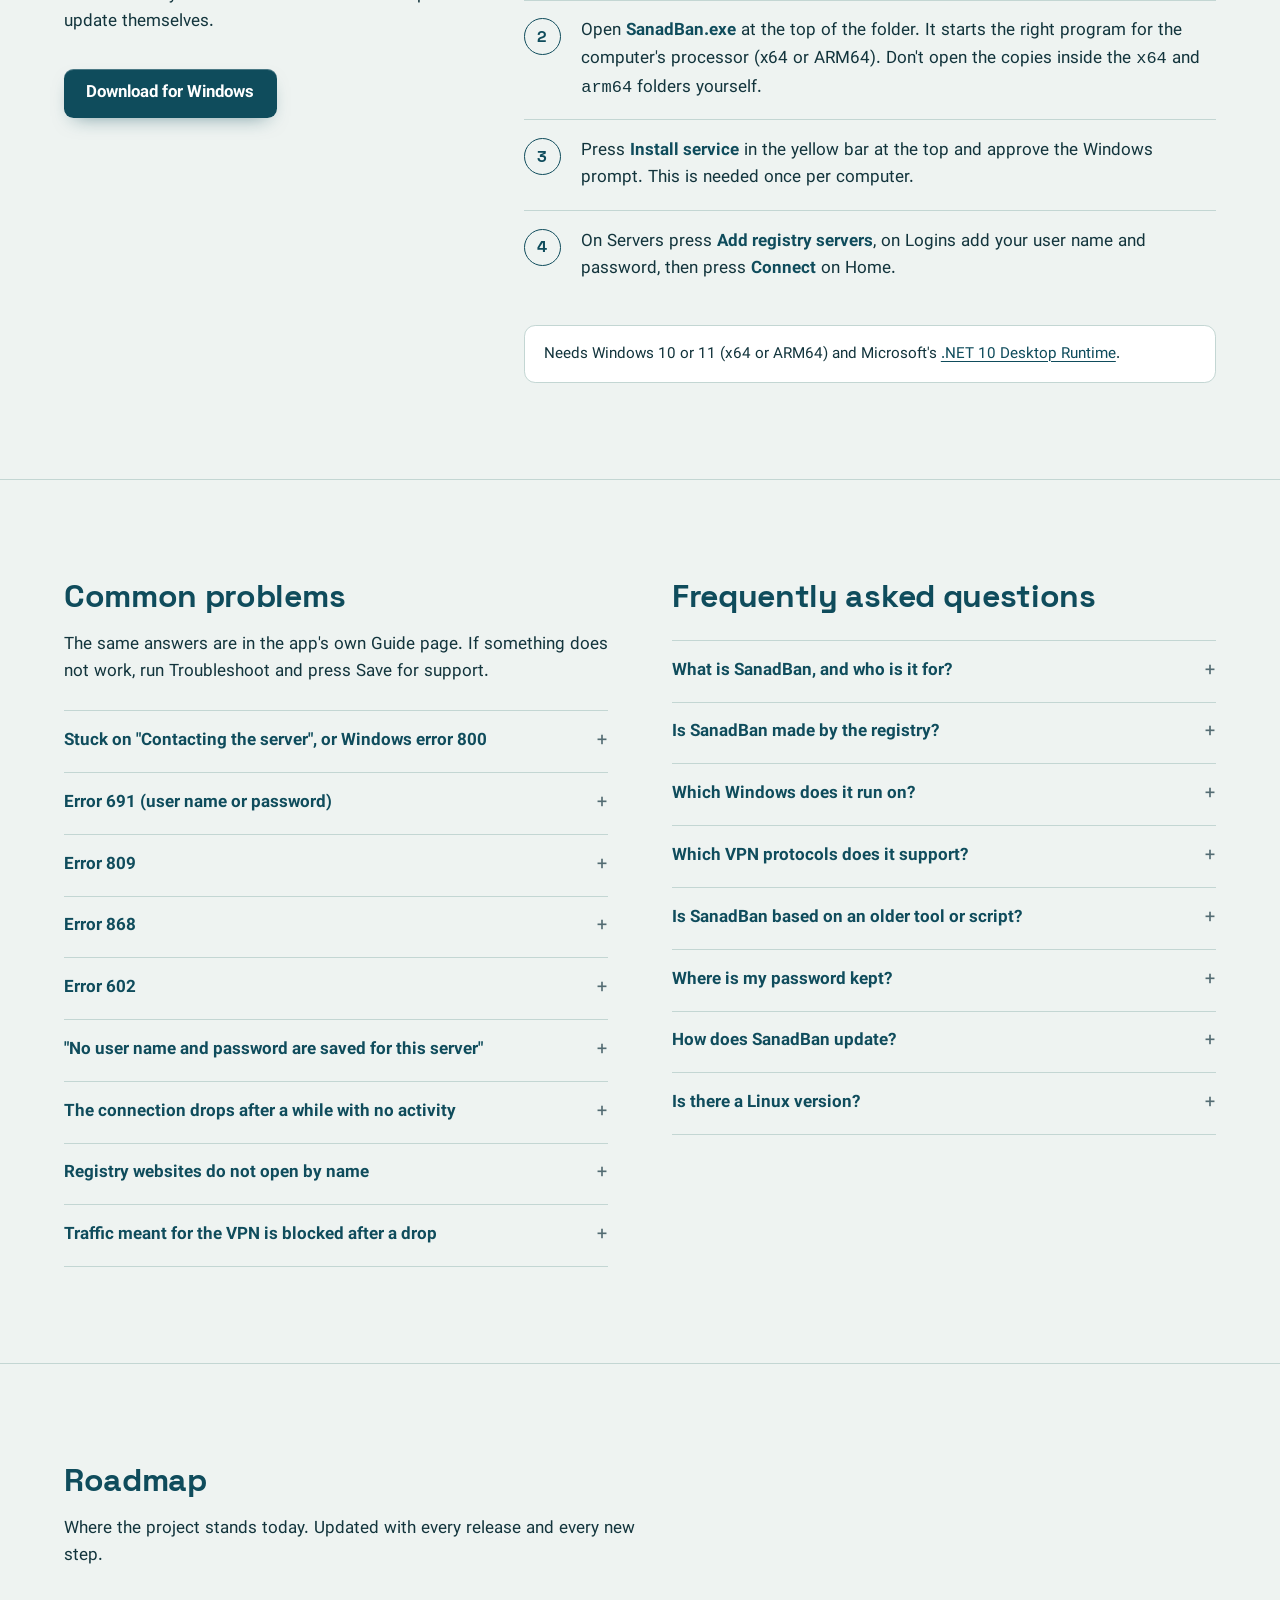
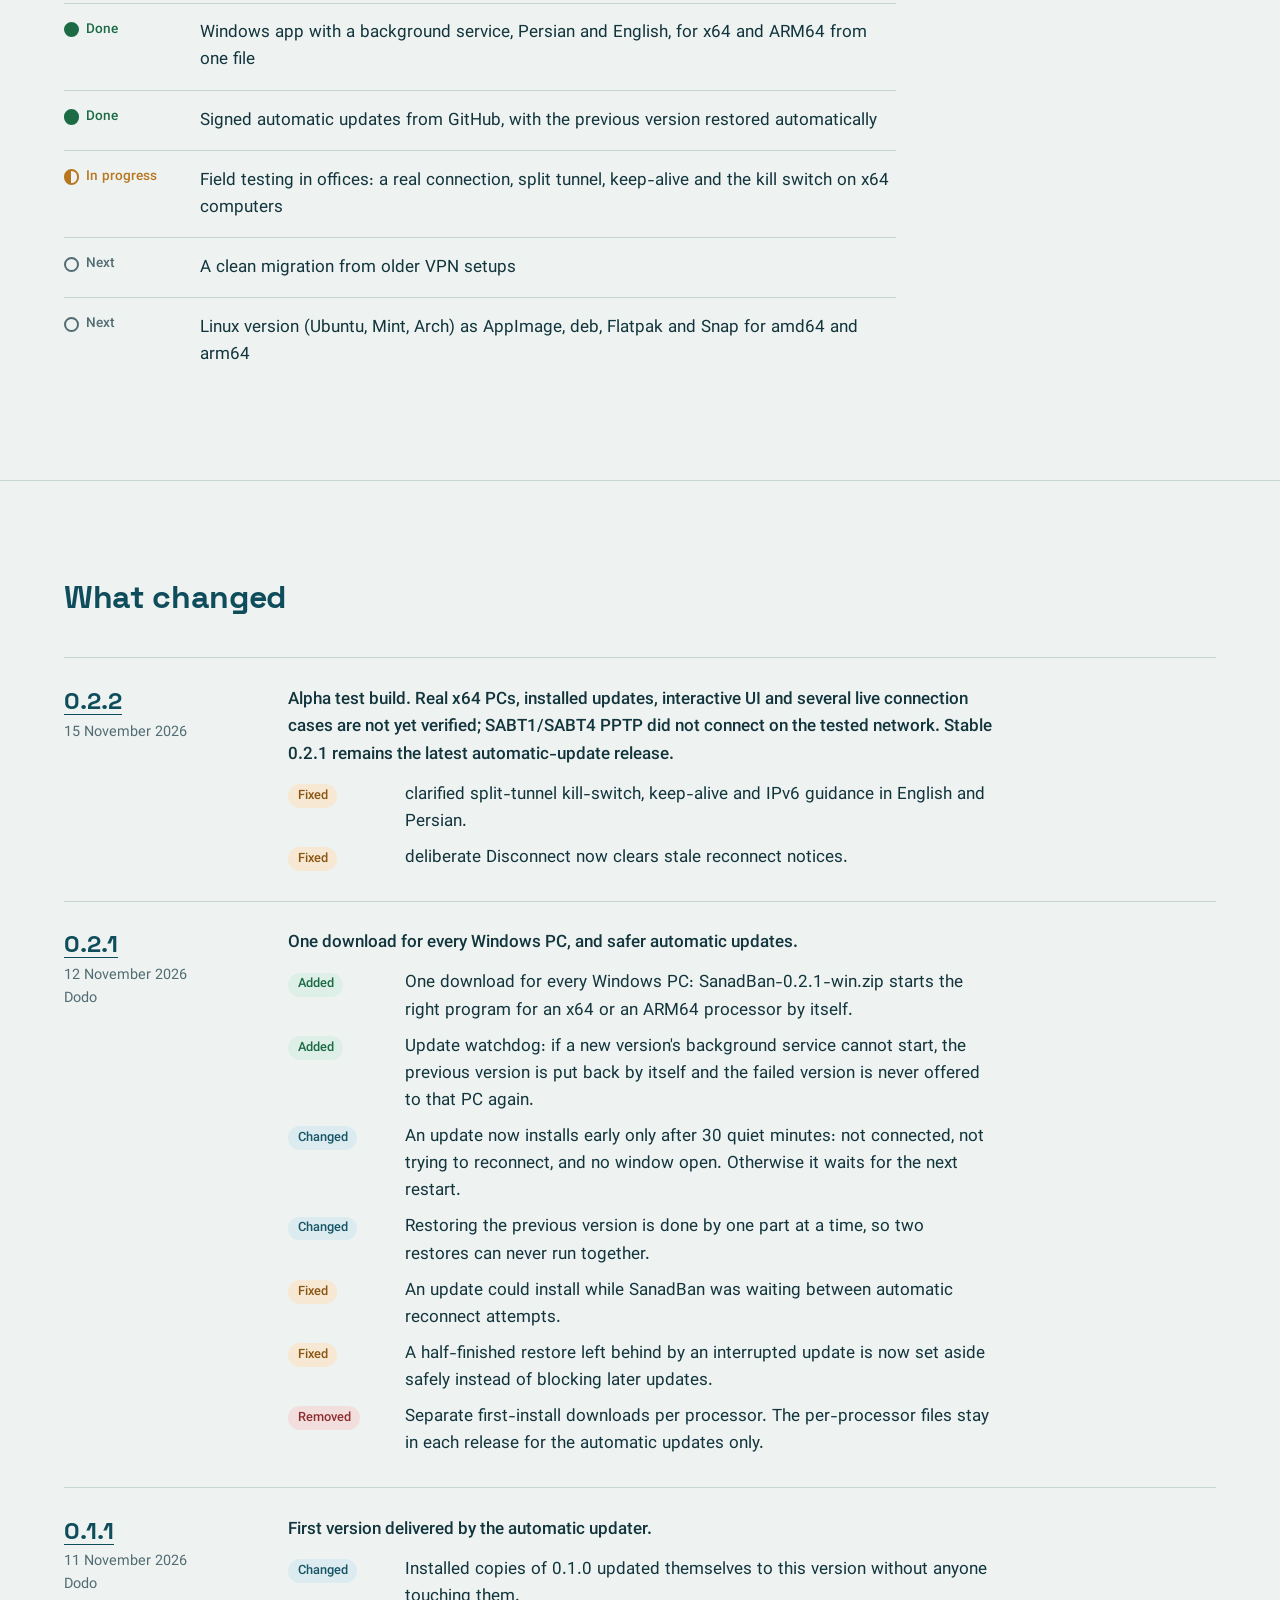
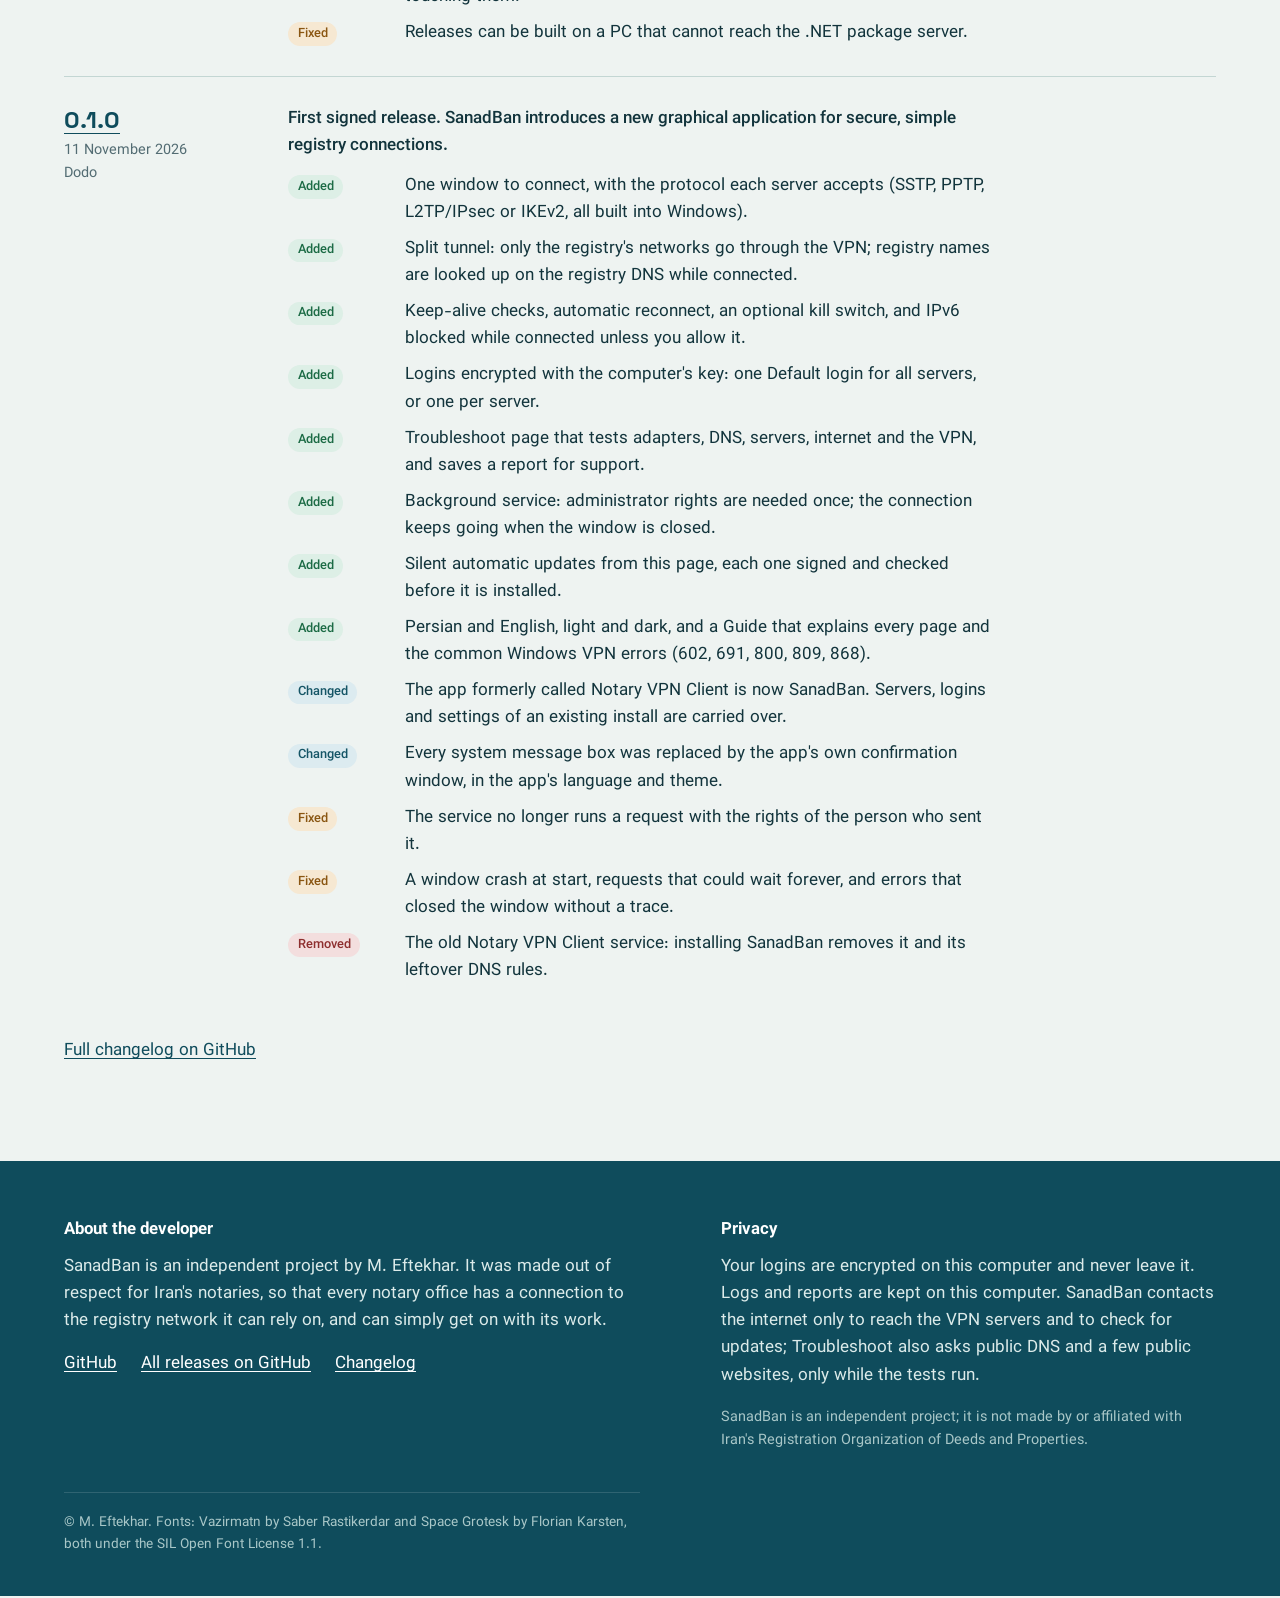
==== commit 54048c20: "Remove legacy script name from public content" ====
--- a/docs/en/index.html
+++ b/docs/en/index.html
@@ -28,7 +28,7 @@
 <link rel="apple-touch-icon" href="../assets/icon-512.png">
 <link rel="preload" href="../fonts/Vazirmatn-Regular.woff2" as="font" type="font/woff2" crossorigin>
 <link rel="stylesheet" href="../style.css">
-<script type="application/ld+json">[{"@context":"https://schema.org","@type":"SoftwareApplication","name":"SanadBan","alternateName":["سندبان","Sanadban","Sanad Ban","Notary VPN Client"],"description":"SanadBan is a Windows app that connects Iranian notary offices (daftarkhaneh) to the registry network over VPN: one-press connect, split tunnel, automatic reconnect, Windows VPN error troubleshooting and signed automatic updates.","url":"https://mneftekhar.github.io/sanadban-releases/en/","inLanguage":"en","applicationCategory":"SecurityApplication","applicationSubCategory":"VPN client","operatingSystem":"Windows 10, Windows 11","processorRequirements":"x64, ARM64","softwareRequirements":".NET 10 Desktop Runtime","softwareVersion":"0.2.1","datePublished":"2026-11-12","downloadUrl":"https://github.com/mneftekhar/sanadban-releases/releases/download/v0.2.1/SanadBan-0.2.1-win.zip","releaseNotes":"https://mneftekhar.github.io/sanadban-releases/en/#changes","screenshot":"https://mneftekhar.github.io/sanadban-releases/assets/home-en.webp","author":{"@type":"Person","name":"M. Eftekhar","url":"https://github.com/mneftekhar"},"image":"https://mneftekhar.github.io/sanadban-releases/assets/icon-512.png"},{"@context":"https://schema.org","@type":"FAQPage","inLanguage":"en","mainEntity":[{"@type":"Question","name":"What is SanadBan, and who is it for?","acceptedAnswer":{"@type":"Answer","text":"A Windows app that connects the computers of Iranian notary offices to the network of the Registration Organization of Deeds and Properties over VPN; for notaries, their staff and the people who support them."}},{"@type":"Question","name":"Is SanadBan made by the registry?","acceptedAnswer":{"@type":"Answer","text":"No. SanadBan is an independent project by M. Eftekhar and is not made by or affiliated with the Registration Organization. The VPN user name and password still come from the registry."}},{"@type":"Question","name":"Which Windows does it run on?","acceptedAnswer":{"@type":"Answer","text":"Windows 10 and 11, on x64 (Intel and AMD) and ARM64 computers, from one shared file. Microsoft's .NET 10 Desktop Runtime must be installed too."}},{"@type":"Question","name":"Which VPN protocols does it support?","acceptedAnswer":{"@type":"Answer","text":"SSTP, PPTP, L2TP/IPsec and IKEv2, the protocols built into Windows. Each server is used with the protocol it accepts."}},{"@type":"Question","name":"Does it replace the SsarSplitTunnel script?","acceptedAnswer":{"@type":"Answer","text":"Yes; SanadBan replaces those scripts and the separate Windows VPN entries. A step that cleanly takes over a computer that ran the script is on the roadmap."}},{"@type":"Question","name":"Where is my password kept?","acceptedAnswer":{"@type":"Answer","text":"On that computer, encrypted with the computer's key, and used only by the SanadBan service. It is never sent anywhere except to the VPN server while connecting."}},{"@type":"Question","name":"How does SanadBan update?","acceptedAnswer":{"@type":"Answer","text":"Automatically and quietly. The background service downloads new versions from this GitHub page, checks the developer's signature and installs while idle or at the next restart, never during a connection."}},{"@type":"Question","name":"Is there a Linux version?","acceptedAnswer":{"@type":"Answer","text":"Not yet. Once the Windows version is fully tested, a Linux version with the same design will follow for Ubuntu, Mint and Arch."}},{"@type":"Question","name":"Stuck on \"Contacting the server\", or Windows error 800","acceptedAnswer":{"@type":"Answer","text":"The server does not answer. Usually it is switched off, outside the hours it is available, blocked on this network, or set to a protocol it does not accept. Run Troubleshoot: the Servers section shows which ports answer."}},{"@type":"Question","name":"Error 691 (user name or password)","acceptedAnswer":{"@type":"Answer","text":"The user name or password was not accepted. Check them on Logins (press Change and type the password again). If they are right, the account may be locked or expired; ask the registry."}},{"@type":"Question","name":"Error 809","acceptedAnswer":{"@type":"Answer","text":"The network between this computer and the server blocked the connection. Common with PPTP and L2TP/IPsec behind some routers and internet providers; an SSTP server usually works."}},{"@type":"Question","name":"Error 868","acceptedAnswer":{"@type":"Answer","text":"The server's name could not be found. Check the internet connection and run Troubleshoot; the DNS section shows which DNS server fails."}},{"@type":"Question","name":"Error 602","acceptedAnswer":{"@type":"Answer","text":"Windows thinks a connection port is already open, usually after an earlier connection did not close cleanly. Restarting the computer clears it."}},{"@type":"Question","name":"\"No user name and password are saved for this server\"","acceptedAnswer":{"@type":"Answer","text":"Add a login on Logins, for all servers or for that server."}},{"@type":"Question","name":"The connection drops after a while with no activity","acceptedAnswer":{"@type":"Answer","text":"Make sure Keep the connection alive is on (Split tunnel page). It sends periodic traffic; an unanswered ping may be blocked even while the connection stays active. Check registry reachability and connection stability, not ping alone."}},{"@type":"Question","name":"Registry websites do not open by name","acceptedAnswer":{"@type":"Answer","text":"Connect, then run Troubleshoot: the VPN connection section shows whether the registry DNS rule is active."}},{"@type":"Question","name":"Traffic meant for the VPN is blocked after a drop","acceptedAnswer":{"@type":"Answer","text":"That is the kill switch protecting you. In split tunnel, only registry traffic is blocked and ordinary internet continues; in full tunnel, the internet is blocked. Connect again, or press Allow traffic outside the VPN until the next connection on Home."}}]},{"@context":"https://schema.org","@type":"WebSite","name":"SanadBan","alternateName":["SanadBan","سندبان","Sanadban","Sanad Ban","Notary VPN Client"],"url":"https://mneftekhar.github.io/sanadban-releases/en/","inLanguage":"en"}]</script>
+<script type="application/ld+json">[{"@context":"https://schema.org","@type":"SoftwareApplication","name":"SanadBan","alternateName":["سندبان","Sanadban","Sanad Ban","Notary VPN Client"],"description":"SanadBan is a Windows app that connects Iranian notary offices (daftarkhaneh) to the registry network over VPN: one-press connect, split tunnel, automatic reconnect, Windows VPN error troubleshooting and signed automatic updates.","url":"https://mneftekhar.github.io/sanadban-releases/en/","inLanguage":"en","applicationCategory":"SecurityApplication","applicationSubCategory":"VPN client","operatingSystem":"Windows 10, Windows 11","processorRequirements":"x64, ARM64","softwareRequirements":".NET 10 Desktop Runtime","softwareVersion":"0.2.1","datePublished":"2026-11-12","downloadUrl":"https://github.com/mneftekhar/sanadban-releases/releases/download/v0.2.1/SanadBan-0.2.1-win.zip","releaseNotes":"https://mneftekhar.github.io/sanadban-releases/en/#changes","screenshot":"https://mneftekhar.github.io/sanadban-releases/assets/home-en.webp","author":{"@type":"Person","name":"M. Eftekhar","url":"https://github.com/mneftekhar"},"image":"https://mneftekhar.github.io/sanadban-releases/assets/icon-512.png"},{"@context":"https://schema.org","@type":"FAQPage","inLanguage":"en","mainEntity":[{"@type":"Question","name":"What is SanadBan, and who is it for?","acceptedAnswer":{"@type":"Answer","text":"A Windows app that connects the computers of Iranian notary offices to the network of the Registration Organization of Deeds and Properties over VPN; for notaries, their staff and the people who support them."}},{"@type":"Question","name":"Is SanadBan made by the registry?","acceptedAnswer":{"@type":"Answer","text":"No. SanadBan is an independent project by M. Eftekhar and is not made by or affiliated with the Registration Organization. The VPN user name and password still come from the registry."}},{"@type":"Question","name":"Which Windows does it run on?","acceptedAnswer":{"@type":"Answer","text":"Windows 10 and 11, on x64 (Intel and AMD) and ARM64 computers, from one shared file. Microsoft's .NET 10 Desktop Runtime must be installed too."}},{"@type":"Question","name":"Which VPN protocols does it support?","acceptedAnswer":{"@type":"Answer","text":"SSTP, PPTP, L2TP/IPsec and IKEv2, the protocols built into Windows. Each server is used with the protocol it accepts."}},{"@type":"Question","name":"Is SanadBan based on an older tool or script?","acceptedAnswer":{"@type":"Answer","text":"No. SanadBan is a new application with its own graphical interface and independent design, built from scratch to give notary offices a safer and simpler connection to the registry network."}},{"@type":"Question","name":"Where is my password kept?","acceptedAnswer":{"@type":"Answer","text":"On that computer, encrypted with the computer's key, and used only by the SanadBan service. It is never sent anywhere except to the VPN server while connecting."}},{"@type":"Question","name":"How does SanadBan update?","acceptedAnswer":{"@type":"Answer","text":"Automatically and quietly. The background service downloads new versions from this GitHub page, checks the developer's signature and installs while idle or at the next restart, never during a connection."}},{"@type":"Question","name":"Is there a Linux version?","acceptedAnswer":{"@type":"Answer","text":"Not yet. Once the Windows version is fully tested, a Linux version with the same design will follow for Ubuntu, Mint and Arch."}},{"@type":"Question","name":"Stuck on \"Contacting the server\", or Windows error 800","acceptedAnswer":{"@type":"Answer","text":"The server does not answer. Usually it is switched off, outside the hours it is available, blocked on this network, or set to a protocol it does not accept. Run Troubleshoot: the Servers section shows which ports answer."}},{"@type":"Question","name":"Error 691 (user name or password)","acceptedAnswer":{"@type":"Answer","text":"The user name or password was not accepted. Check them on Logins (press Change and type the password again). If they are right, the account may be locked or expired; ask the registry."}},{"@type":"Question","name":"Error 809","acceptedAnswer":{"@type":"Answer","text":"The network between this computer and the server blocked the connection. Common with PPTP and L2TP/IPsec behind some routers and internet providers; an SSTP server usually works."}},{"@type":"Question","name":"Error 868","acceptedAnswer":{"@type":"Answer","text":"The server's name could not be found. Check the internet connection and run Troubleshoot; the DNS section shows which DNS server fails."}},{"@type":"Question","name":"Error 602","acceptedAnswer":{"@type":"Answer","text":"Windows thinks a connection port is already open, usually after an earlier connection did not close cleanly. Restarting the computer clears it."}},{"@type":"Question","name":"\"No user name and password are saved for this server\"","acceptedAnswer":{"@type":"Answer","text":"Add a login on Logins, for all servers or for that server."}},{"@type":"Question","name":"The connection drops after a while with no activity","acceptedAnswer":{"@type":"Answer","text":"Make sure Keep the connection alive is on (Split tunnel page). It sends periodic traffic; an unanswered ping may be blocked even while the connection stays active. Check registry reachability and connection stability, not ping alone."}},{"@type":"Question","name":"Registry websites do not open by name","acceptedAnswer":{"@type":"Answer","text":"Connect, then run Troubleshoot: the VPN connection section shows whether the registry DNS rule is active."}},{"@type":"Question","name":"Traffic meant for the VPN is blocked after a drop","acceptedAnswer":{"@type":"Answer","text":"That is the kill switch protecting you. In split tunnel, only registry traffic is blocked and ordinary internet continues; in full tunnel, the internet is blocked. Connect again, or press Allow traffic outside the VPN until the next connection on Home."}}]},{"@context":"https://schema.org","@type":"WebSite","name":"SanadBan","alternateName":["SanadBan","سندبان","Sanadban","Sanad Ban","Notary VPN Client"],"url":"https://mneftekhar.github.io/sanadban-releases/en/","inLanguage":"en"}]</script>
 <script>
 /* Persian for visitors from Iran, English elsewhere. A language chosen on this site always wins. Crawlers are never
    redirected, so each language keeps its own address in search results. */
@@ -112,7 +112,7 @@
 <section class="does" id="features" aria-labelledby="features-h">
   <div class="wrap">
     <h2 id="features-h">What SanadBan does</h2>
-    <p class="lead" style="margin-bottom:2.5rem">SanadBan is a Windows app that connects the computers of Iranian notary offices to the registry network through the registry&#x27;s VPN servers. It replaces the separate Windows VPN entries and the SsarSplitTunnel scripts.</p>
+    <p class="lead" style="margin-bottom:2.5rem">SanadBan is a new, independent Windows application designed from scratch with a graphical interface, giving notary offices a safer and simpler way to connect to the registry network through its VPN servers.</p>
     <dl class="clauses"><div class="clause"><dt>One press to connect</dt><dd>Each server gets the protocol it accepts: SSTP, PPTP, L2TP/IPsec or IKEv2, all built into Windows, with nothing extra to install.</dd></div><div class="clause"><dt>Only registry traffic through the VPN</dt><dd>The office internet stays as it was; only the registry network goes through the VPN (split tunnel), and registry names are looked up on the registry DNS while connected.</dd></div><div class="clause"><dt>A connection that stays up</dt><dd>The connection is checked regularly and SanadBan reconnects when it drops, waiting a little longer each time. If you want, the kill switch holds registry traffic back until the VPN is up again.</dd></div><div class="clause"><dt>Passwords kept safe</dt><dd>Logins are encrypted with this computer&#x27;s key and used only by the SanadBan service. One login can serve every server.</dd></div><div class="clause"><dt>Finds the cause</dt><dd>Troubleshoot tests the network adapters, DNS, servers, internet and the VPN, and saves a report for support. The Guide explains the common Windows VPN errors (602, 691, 800, 809, 868) one by one.</dd></div><div class="clause"><dt>Administrator rights, once</dt><dd>The background service is installed once. After that you can close the window; the connection stays up from the notification area next to the clock.</dd></div><div class="clause"><dt>Updates itself, signed</dt><dd>New versions download quietly from GitHub, the developer&#x27;s signature is checked, and they install while the computer is idle. If one does not start properly, the previous version comes back.</dd></div><div class="clause"><dt>Persian and English</dt><dd>Fully right-to-left Persian or English, with light and dark themes that follow Windows.</dd></div></dl>
   </div>
 </section>
@@ -174,7 +174,7 @@
     </div>
     <div id="faq">
       <h2>Frequently asked questions</h2>
-      <div class="qa"><details><summary>What is SanadBan, and who is it for?</summary><p>A Windows app that connects the computers of Iranian notary offices to the network of the Registration Organization of Deeds and Properties over VPN; for notaries, their staff and the people who support them.</p></details><details><summary>Is SanadBan made by the registry?</summary><p>No. SanadBan is an independent project by M. Eftekhar and is not made by or affiliated with the Registration Organization. The VPN user name and password still come from the registry.</p></details><details><summary>Which Windows does it run on?</summary><p>Windows 10 and 11, on x64 (Intel and AMD) and ARM64 computers, from one shared file. Microsoft&#x27;s .NET 10 Desktop Runtime must be installed too.</p></details><details><summary>Which VPN protocols does it support?</summary><p>SSTP, PPTP, L2TP/IPsec and IKEv2, the protocols built into Windows. Each server is used with the protocol it accepts.</p></details><details><summary>Does it replace the SsarSplitTunnel script?</summary><p>Yes; SanadBan replaces those scripts and the separate Windows VPN entries. A step that cleanly takes over a computer that ran the script is on the roadmap.</p></details><details><summary>Where is my password kept?</summary><p>On that computer, encrypted with the computer&#x27;s key, and used only by the SanadBan service. It is never sent anywhere except to the VPN server while connecting.</p></details><details><summary>How does SanadBan update?</summary><p>Automatically and quietly. The background service downloads new versions from this GitHub page, checks the developer&#x27;s signature and installs while idle or at the next restart, never during a connection.</p></details><details><summary>Is there a Linux version?</summary><p>Not yet. Once the Windows version is fully tested, a Linux version with the same design will follow for Ubuntu, Mint and Arch.</p></details></div>
+      <div class="qa"><details><summary>What is SanadBan, and who is it for?</summary><p>A Windows app that connects the computers of Iranian notary offices to the network of the Registration Organization of Deeds and Properties over VPN; for notaries, their staff and the people who support them.</p></details><details><summary>Is SanadBan made by the registry?</summary><p>No. SanadBan is an independent project by M. Eftekhar and is not made by or affiliated with the Registration Organization. The VPN user name and password still come from the registry.</p></details><details><summary>Which Windows does it run on?</summary><p>Windows 10 and 11, on x64 (Intel and AMD) and ARM64 computers, from one shared file. Microsoft&#x27;s .NET 10 Desktop Runtime must be installed too.</p></details><details><summary>Which VPN protocols does it support?</summary><p>SSTP, PPTP, L2TP/IPsec and IKEv2, the protocols built into Windows. Each server is used with the protocol it accepts.</p></details><details><summary>Is SanadBan based on an older tool or script?</summary><p>No. SanadBan is a new application with its own graphical interface and independent design, built from scratch to give notary offices a safer and simpler connection to the registry network.</p></details><details><summary>Where is my password kept?</summary><p>On that computer, encrypted with the computer&#x27;s key, and used only by the SanadBan service. It is never sent anywhere except to the VPN server while connecting.</p></details><details><summary>How does SanadBan update?</summary><p>Automatically and quietly. The background service downloads new versions from this GitHub page, checks the developer&#x27;s signature and installs while idle or at the next restart, never during a connection.</p></details><details><summary>Is there a Linux version?</summary><p>Not yet. Once the Windows version is fully tested, a Linux version with the same design will follow for Ubuntu, Mint and Arch.</p></details></div>
     </div>
   </div>
 </section>
@@ -183,14 +183,14 @@
   <div class="wrap">
     <h2 id="roadmap-h">Roadmap</h2>
     <p class="lead" style="margin-top:1rem">Where the project stands today. Updated with every release and every new step.</p>
-    <ol class="road"><li class="done"><span class="st">Done</span><span>Windows app with a background service, Persian and English, for x64 and ARM64 from one file</span></li><li class="done"><span class="st">Done</span><span>Signed automatic updates from GitHub, with the previous version restored automatically</span></li><li class="now"><span class="st">In progress</span><span>Field testing in offices: a real connection, split tunnel, keep-alive and the kill switch on x64 computers</span></li><li class="next"><span class="st">Next</span><span>A clean takeover of computers that ran the SsarSplitTunnel script</span></li><li class="next"><span class="st">Next</span><span>Linux version (Ubuntu, Mint, Arch) as AppImage, deb, Flatpak and Snap for amd64 and arm64</span></li></ol>
+    <ol class="road"><li class="done"><span class="st">Done</span><span>Windows app with a background service, Persian and English, for x64 and ARM64 from one file</span></li><li class="done"><span class="st">Done</span><span>Signed automatic updates from GitHub, with the previous version restored automatically</span></li><li class="now"><span class="st">In progress</span><span>Field testing in offices: a real connection, split tunnel, keep-alive and the kill switch on x64 computers</span></li><li class="next"><span class="st">Next</span><span>A clean migration from older VPN setups</span></li><li class="next"><span class="st">Next</span><span>Linux version (Ubuntu, Mint, Arch) as AppImage, deb, Flatpak and Snap for amd64 and arm64</span></li></ol>
   </div>
 </section>
 
 <section class="changes" id="changes" aria-labelledby="changes-h">
   <div class="wrap">
     <h2 id="changes-h">What changed</h2>
-    <div class="timeline"><article class="rel"><div><div class="ver"><a href="https://github.com/mneftekhar/sanadban-releases/releases/tag/v0.2.2">0.2.2</a></div><div class="when"><time datetime="2026-11-15">15 November 2026</time></div></div><div><p class="sum">Alpha test build. Real x64 PCs, installed updates, interactive UI and several live connection cases are not yet verified; SABT1/SABT4 PPTP did not connect on the tested network. Stable 0.2.1 remains the latest automatic-update release.</p><ul><li><span class="kind k-fixed">Fixed</span><span>clarified split-tunnel kill-switch, keep-alive and IPv6 guidance in English and Persian.</span></li><li><span class="kind k-fixed">Fixed</span><span>deliberate Disconnect now clears stale reconnect notices.</span></li></ul></div></article><article class="rel"><div><div class="ver"><a href="https://github.com/mneftekhar/sanadban-releases/releases/tag/v0.2.1">0.2.1</a></div><div class="when"><time datetime="2026-11-12">12 November 2026</time><br>Dodo</div></div><div><p class="sum">One download for every Windows PC, and safer automatic updates.</p><ul><li><span class="kind k-added">Added</span><span>One download for every Windows PC: SanadBan-0.2.1-win.zip starts the right program for an x64 or an ARM64 processor by itself.</span></li><li><span class="kind k-added">Added</span><span>Update watchdog: if a new version&#x27;s background service cannot start, the previous version is put back by itself and the failed version is never offered to that PC again.</span></li><li><span class="kind k-changed">Changed</span><span>An update now installs early only after 30 quiet minutes: not connected, not trying to reconnect, and no window open. Otherwise it waits for the next restart.</span></li><li><span class="kind k-changed">Changed</span><span>Restoring the previous version is done by one part at a time, so two restores can never run together.</span></li><li><span class="kind k-fixed">Fixed</span><span>An update could install while SanadBan was waiting between automatic reconnect attempts.</span></li><li><span class="kind k-fixed">Fixed</span><span>A half-finished restore left behind by an interrupted update is now set aside safely instead of blocking later updates.</span></li><li><span class="kind k-removed">Removed</span><span>Separate first-install downloads per processor. The per-processor files stay in each release for the automatic updates only.</span></li></ul></div></article><article class="rel"><div><div class="ver"><a href="https://github.com/mneftekhar/sanadban-releases/releases/tag/v0.1.1">0.1.1</a></div><div class="when"><time datetime="2026-11-11">11 November 2026</time><br>Dodo</div></div><div><p class="sum">First version delivered by the automatic updater.</p><ul><li><span class="kind k-changed">Changed</span><span>Installed copies of 0.1.0 updated themselves to this version without anyone touching them.</span></li><li><span class="kind k-fixed">Fixed</span><span>Releases can be built on a PC that cannot reach the .NET package server.</span></li></ul></div></article><article class="rel"><div><div class="ver"><a href="https://github.com/mneftekhar/sanadban-releases/releases/tag/v0.1.0">0.1.0</a></div><div class="when"><time datetime="2026-11-11">11 November 2026</time><br>Dodo</div></div><div><p class="sum">First signed release. SanadBan replaces the separate Windows VPN entries and the SsarSplitTunnel scripts.</p><ul><li><span class="kind k-added">Added</span><span>One window to connect, with the protocol each server accepts (SSTP, PPTP, L2TP/IPsec or IKEv2, all built into Windows).</span></li><li><span class="kind k-added">Added</span><span>Split tunnel: only the registry&#x27;s networks go through the VPN; registry names are looked up on the registry DNS while connected.</span></li><li><span class="kind k-added">Added</span><span>Keep-alive checks, automatic reconnect, an optional kill switch, and IPv6 blocked while connected unless you allow it.</span></li><li><span class="kind k-added">Added</span><span>Logins encrypted with the computer&#x27;s key: one Default login for all servers, or one per server.</span></li><li><span class="kind k-added">Added</span><span>Troubleshoot page that tests adapters, DNS, servers, internet and the VPN, and saves a report for support.</span></li><li><span class="kind k-added">Added</span><span>Background service: administrator rights are needed once; the connection keeps going when the window is closed.</span></li><li><span class="kind k-added">Added</span><span>Silent automatic updates from this page, each one signed and checked before it is installed.</span></li><li><span class="kind k-added">Added</span><span>Persian and English, light and dark, and a Guide that explains every page and the common Windows VPN errors (602, 691, 800, 809, 868).</span></li><li><span class="kind k-changed">Changed</span><span>The app formerly called Notary VPN Client is now SanadBan. Servers, logins and settings of an existing install are carried over.</span></li><li><span class="kind k-changed">Changed</span><span>Every system message box was replaced by the app&#x27;s own confirmation window, in the app&#x27;s language and theme.</span></li><li><span class="kind k-fixed">Fixed</span><span>The service no longer runs a request with the rights of the person who sent it.</span></li><li><span class="kind k-fixed">Fixed</span><span>A window crash at start, requests that could wait forever, and errors that closed the window without a trace.</span></li><li><span class="kind k-removed">Removed</span><span>The old Notary VPN Client service: installing SanadBan removes it and its leftover DNS rules.</span></li></ul></div></article></div>
+    <div class="timeline"><article class="rel"><div><div class="ver"><a href="https://github.com/mneftekhar/sanadban-releases/releases/tag/v0.2.2">0.2.2</a></div><div class="when"><time datetime="2026-11-15">15 November 2026</time></div></div><div><p class="sum">Alpha test build. Real x64 PCs, installed updates, interactive UI and several live connection cases are not yet verified; SABT1/SABT4 PPTP did not connect on the tested network. Stable 0.2.1 remains the latest automatic-update release.</p><ul><li><span class="kind k-fixed">Fixed</span><span>clarified split-tunnel kill-switch, keep-alive and IPv6 guidance in English and Persian.</span></li><li><span class="kind k-fixed">Fixed</span><span>deliberate Disconnect now clears stale reconnect notices.</span></li></ul></div></article><article class="rel"><div><div class="ver"><a href="https://github.com/mneftekhar/sanadban-releases/releases/tag/v0.2.1">0.2.1</a></div><div class="when"><time datetime="2026-11-12">12 November 2026</time><br>Dodo</div></div><div><p class="sum">One download for every Windows PC, and safer automatic updates.</p><ul><li><span class="kind k-added">Added</span><span>One download for every Windows PC: SanadBan-0.2.1-win.zip starts the right program for an x64 or an ARM64 processor by itself.</span></li><li><span class="kind k-added">Added</span><span>Update watchdog: if a new version&#x27;s background service cannot start, the previous version is put back by itself and the failed version is never offered to that PC again.</span></li><li><span class="kind k-changed">Changed</span><span>An update now installs early only after 30 quiet minutes: not connected, not trying to reconnect, and no window open. Otherwise it waits for the next restart.</span></li><li><span class="kind k-changed">Changed</span><span>Restoring the previous version is done by one part at a time, so two restores can never run together.</span></li><li><span class="kind k-fixed">Fixed</span><span>An update could install while SanadBan was waiting between automatic reconnect attempts.</span></li><li><span class="kind k-fixed">Fixed</span><span>A half-finished restore left behind by an interrupted update is now set aside safely instead of blocking later updates.</span></li><li><span class="kind k-removed">Removed</span><span>Separate first-install downloads per processor. The per-processor files stay in each release for the automatic updates only.</span></li></ul></div></article><article class="rel"><div><div class="ver"><a href="https://github.com/mneftekhar/sanadban-releases/releases/tag/v0.1.1">0.1.1</a></div><div class="when"><time datetime="2026-11-11">11 November 2026</time><br>Dodo</div></div><div><p class="sum">First version delivered by the automatic updater.</p><ul><li><span class="kind k-changed">Changed</span><span>Installed copies of 0.1.0 updated themselves to this version without anyone touching them.</span></li><li><span class="kind k-fixed">Fixed</span><span>Releases can be built on a PC that cannot reach the .NET package server.</span></li></ul></div></article><article class="rel"><div><div class="ver"><a href="https://github.com/mneftekhar/sanadban-releases/releases/tag/v0.1.0">0.1.0</a></div><div class="when"><time datetime="2026-11-11">11 November 2026</time><br>Dodo</div></div><div><p class="sum">First signed release. SanadBan introduces a new graphical application for secure, simple registry connections.</p><ul><li><span class="kind k-added">Added</span><span>One window to connect, with the protocol each server accepts (SSTP, PPTP, L2TP/IPsec or IKEv2, all built into Windows).</span></li><li><span class="kind k-added">Added</span><span>Split tunnel: only the registry&#x27;s networks go through the VPN; registry names are looked up on the registry DNS while connected.</span></li><li><span class="kind k-added">Added</span><span>Keep-alive checks, automatic reconnect, an optional kill switch, and IPv6 blocked while connected unless you allow it.</span></li><li><span class="kind k-added">Added</span><span>Logins encrypted with the computer&#x27;s key: one Default login for all servers, or one per server.</span></li><li><span class="kind k-added">Added</span><span>Troubleshoot page that tests adapters, DNS, servers, internet and the VPN, and saves a report for support.</span></li><li><span class="kind k-added">Added</span><span>Background service: administrator rights are needed once; the connection keeps going when the window is closed.</span></li><li><span class="kind k-added">Added</span><span>Silent automatic updates from this page, each one signed and checked before it is installed.</span></li><li><span class="kind k-added">Added</span><span>Persian and English, light and dark, and a Guide that explains every page and the common Windows VPN errors (602, 691, 800, 809, 868).</span></li><li><span class="kind k-changed">Changed</span><span>The app formerly called Notary VPN Client is now SanadBan. Servers, logins and settings of an existing install are carried over.</span></li><li><span class="kind k-changed">Changed</span><span>Every system message box was replaced by the app&#x27;s own confirmation window, in the app&#x27;s language and theme.</span></li><li><span class="kind k-fixed">Fixed</span><span>The service no longer runs a request with the rights of the person who sent it.</span></li><li><span class="kind k-fixed">Fixed</span><span>A window crash at start, requests that could wait forever, and errors that closed the window without a trace.</span></li><li><span class="kind k-removed">Removed</span><span>The old Notary VPN Client service: installing SanadBan removes it and its leftover DNS rules.</span></li></ul></div></article></div>
     <p class="more"><a href="https://github.com/mneftekhar/sanadban-releases/blob/main/CHANGELOG.md">Full changelog on GitHub</a></p>
   </div>
 </section>
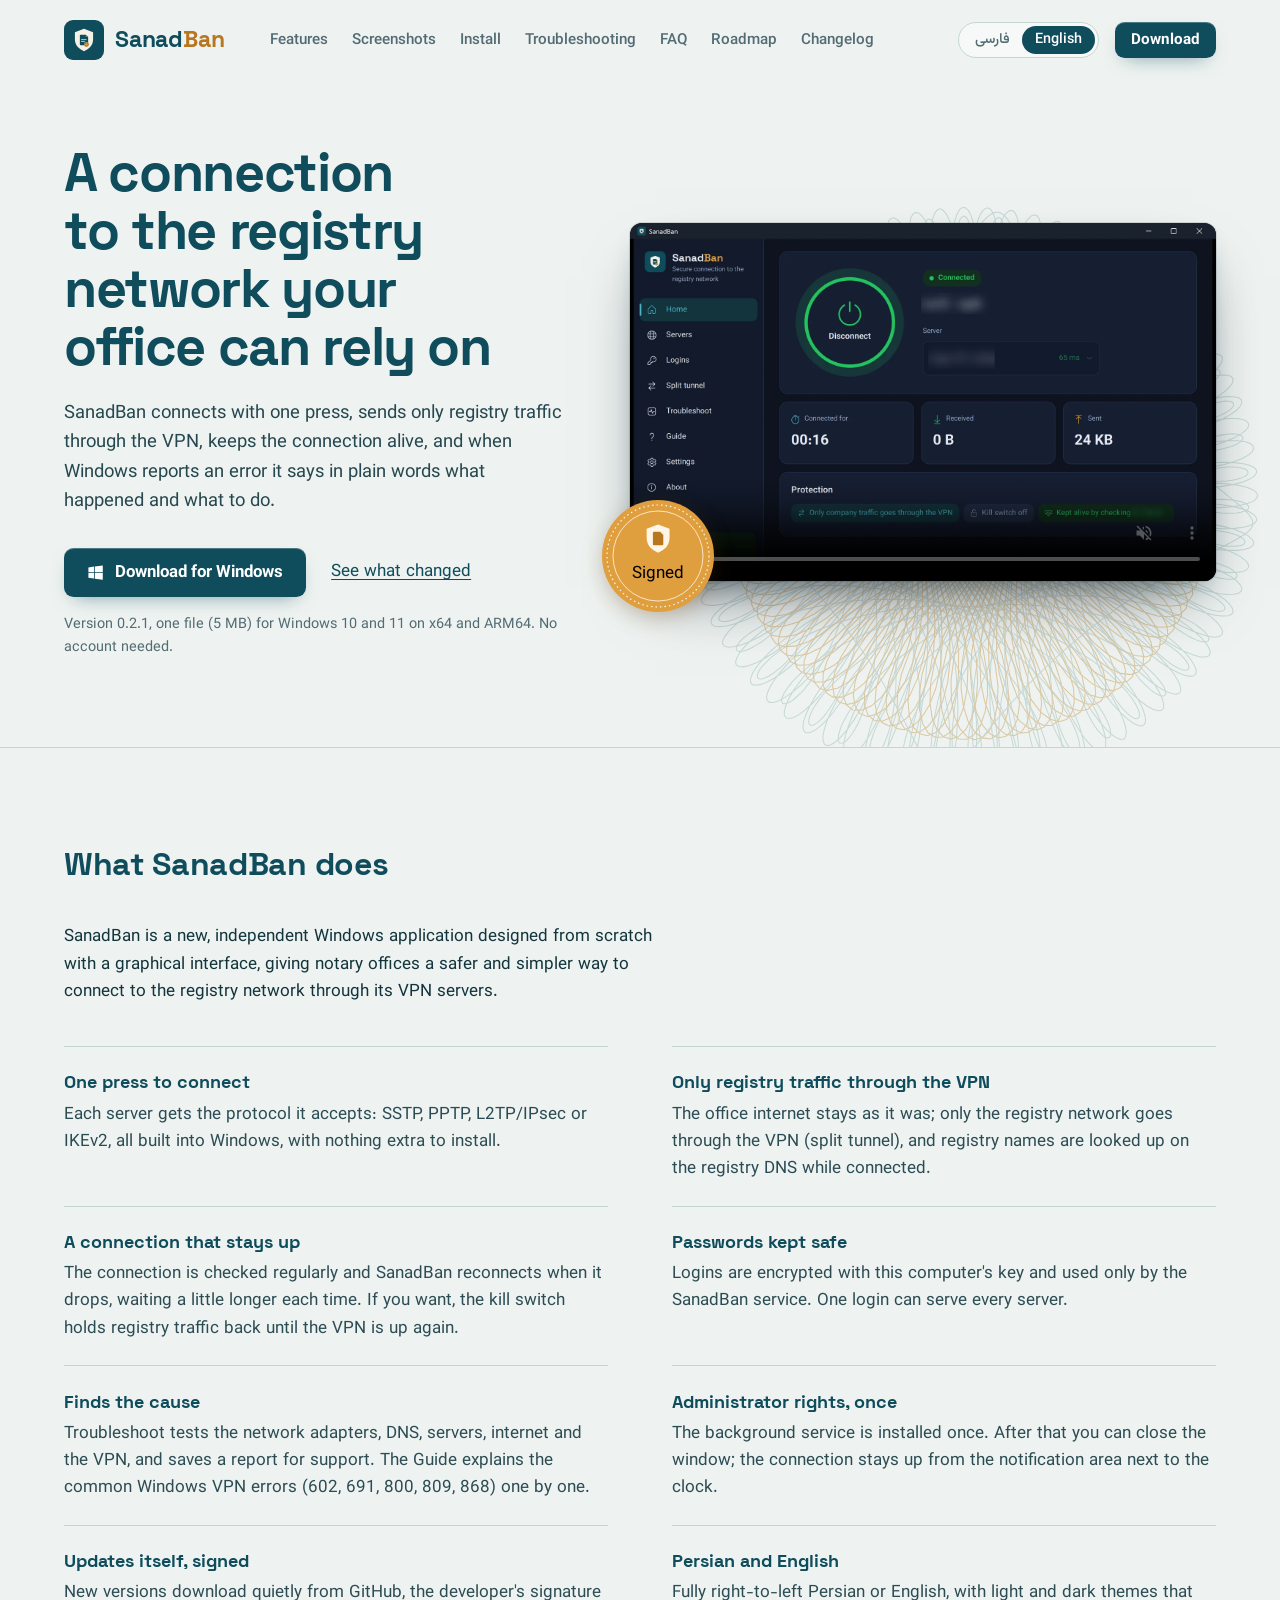
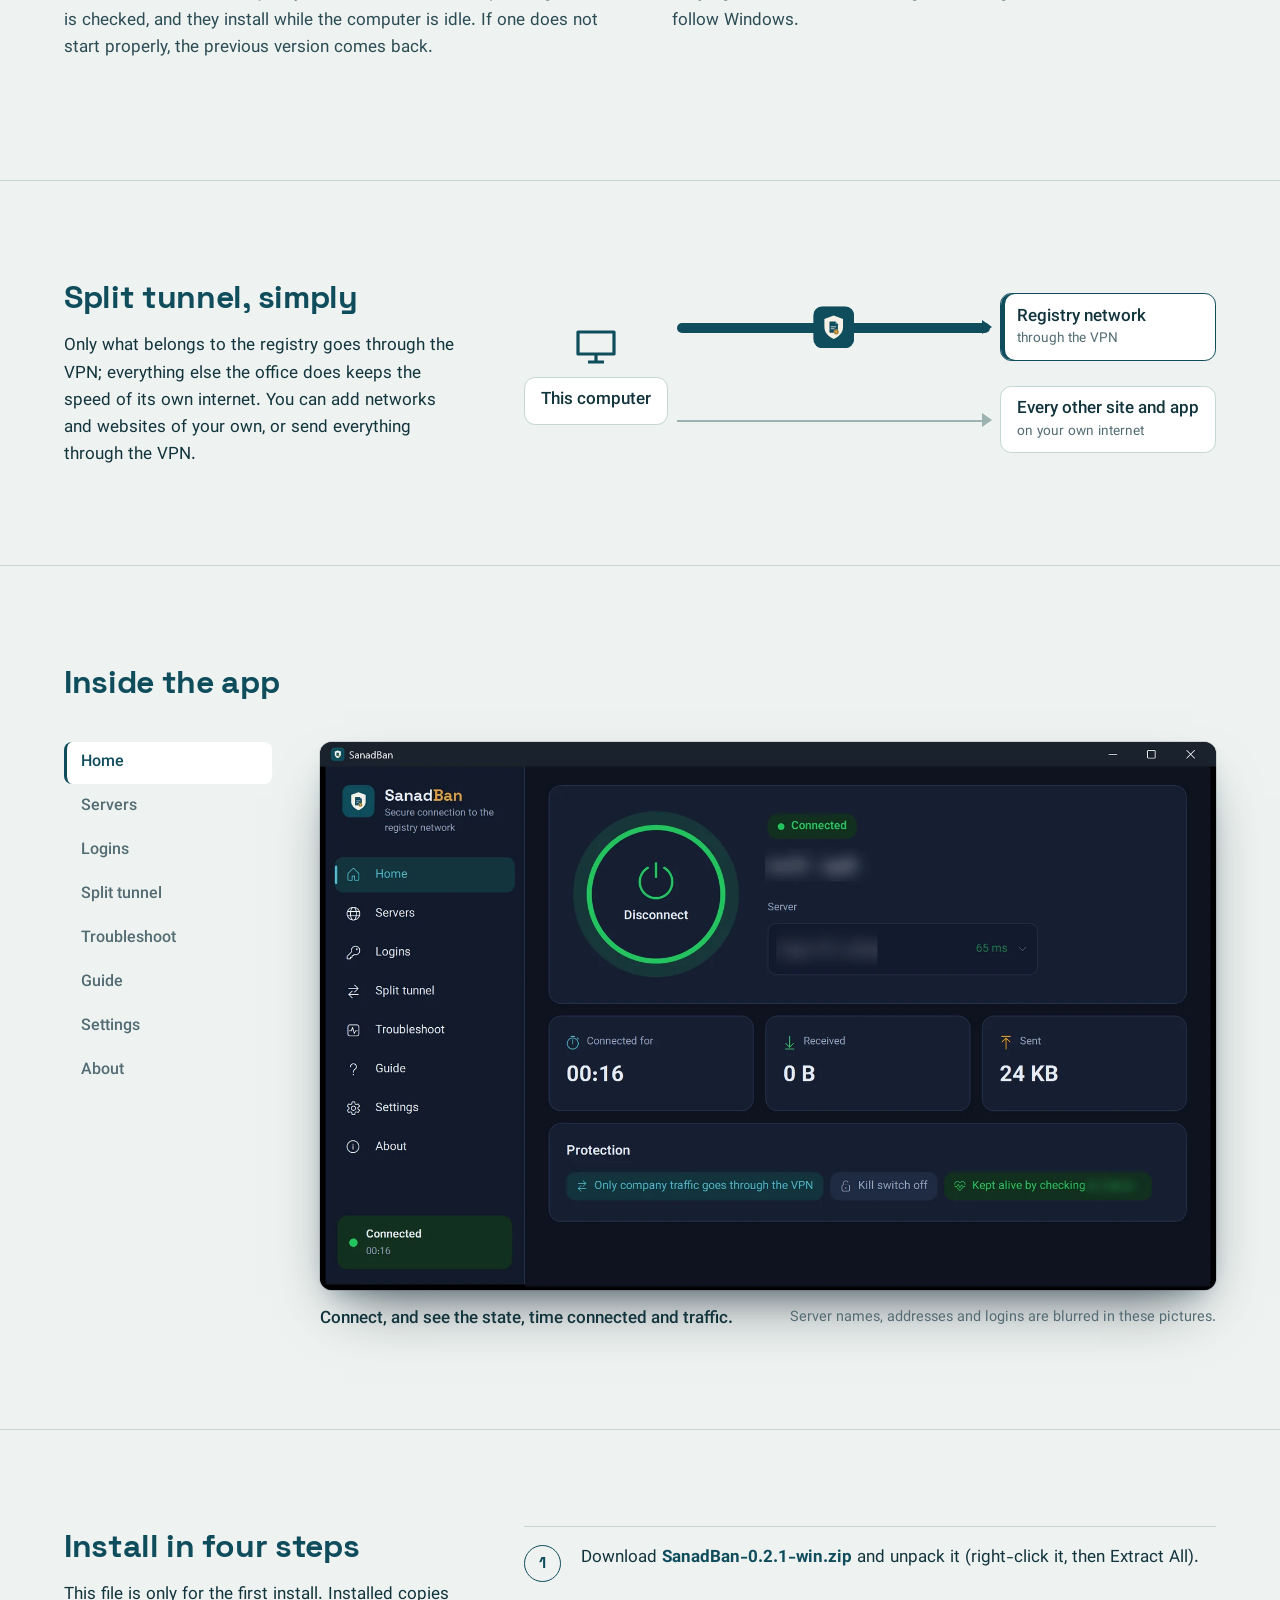
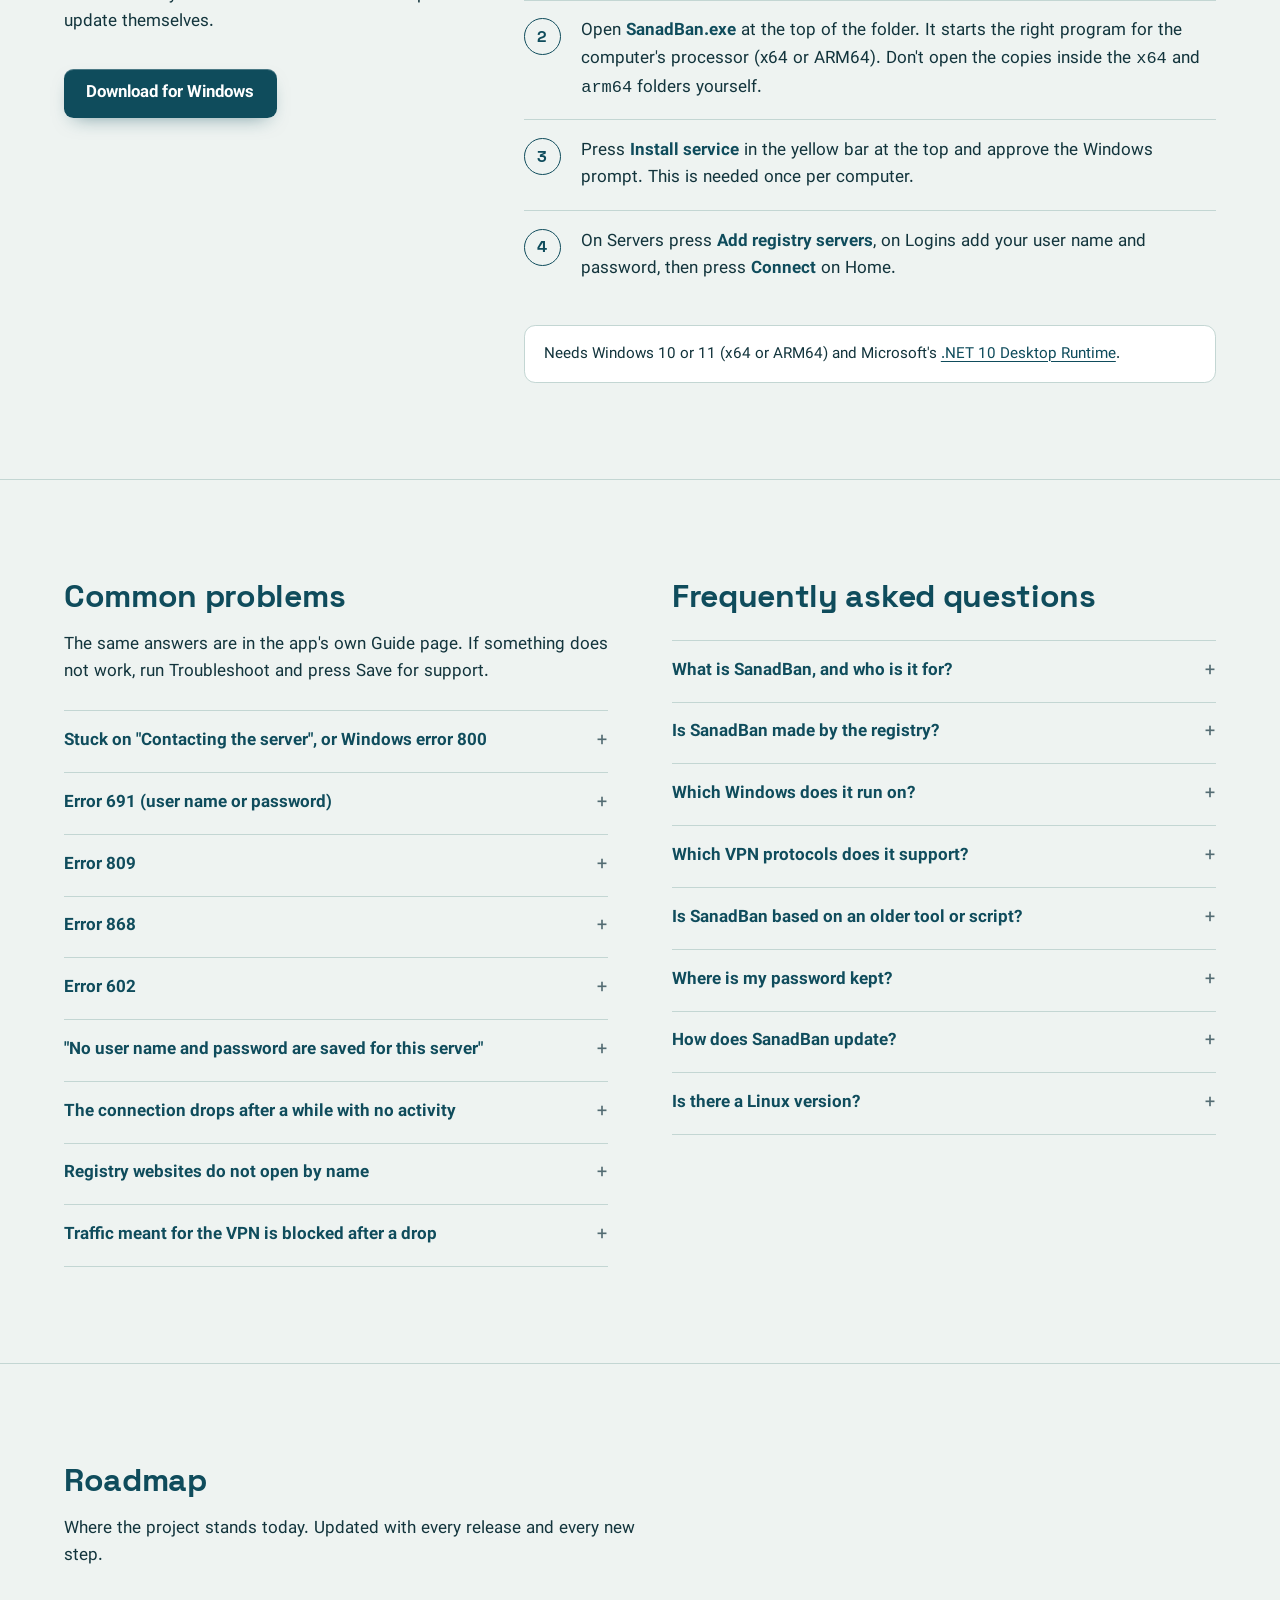
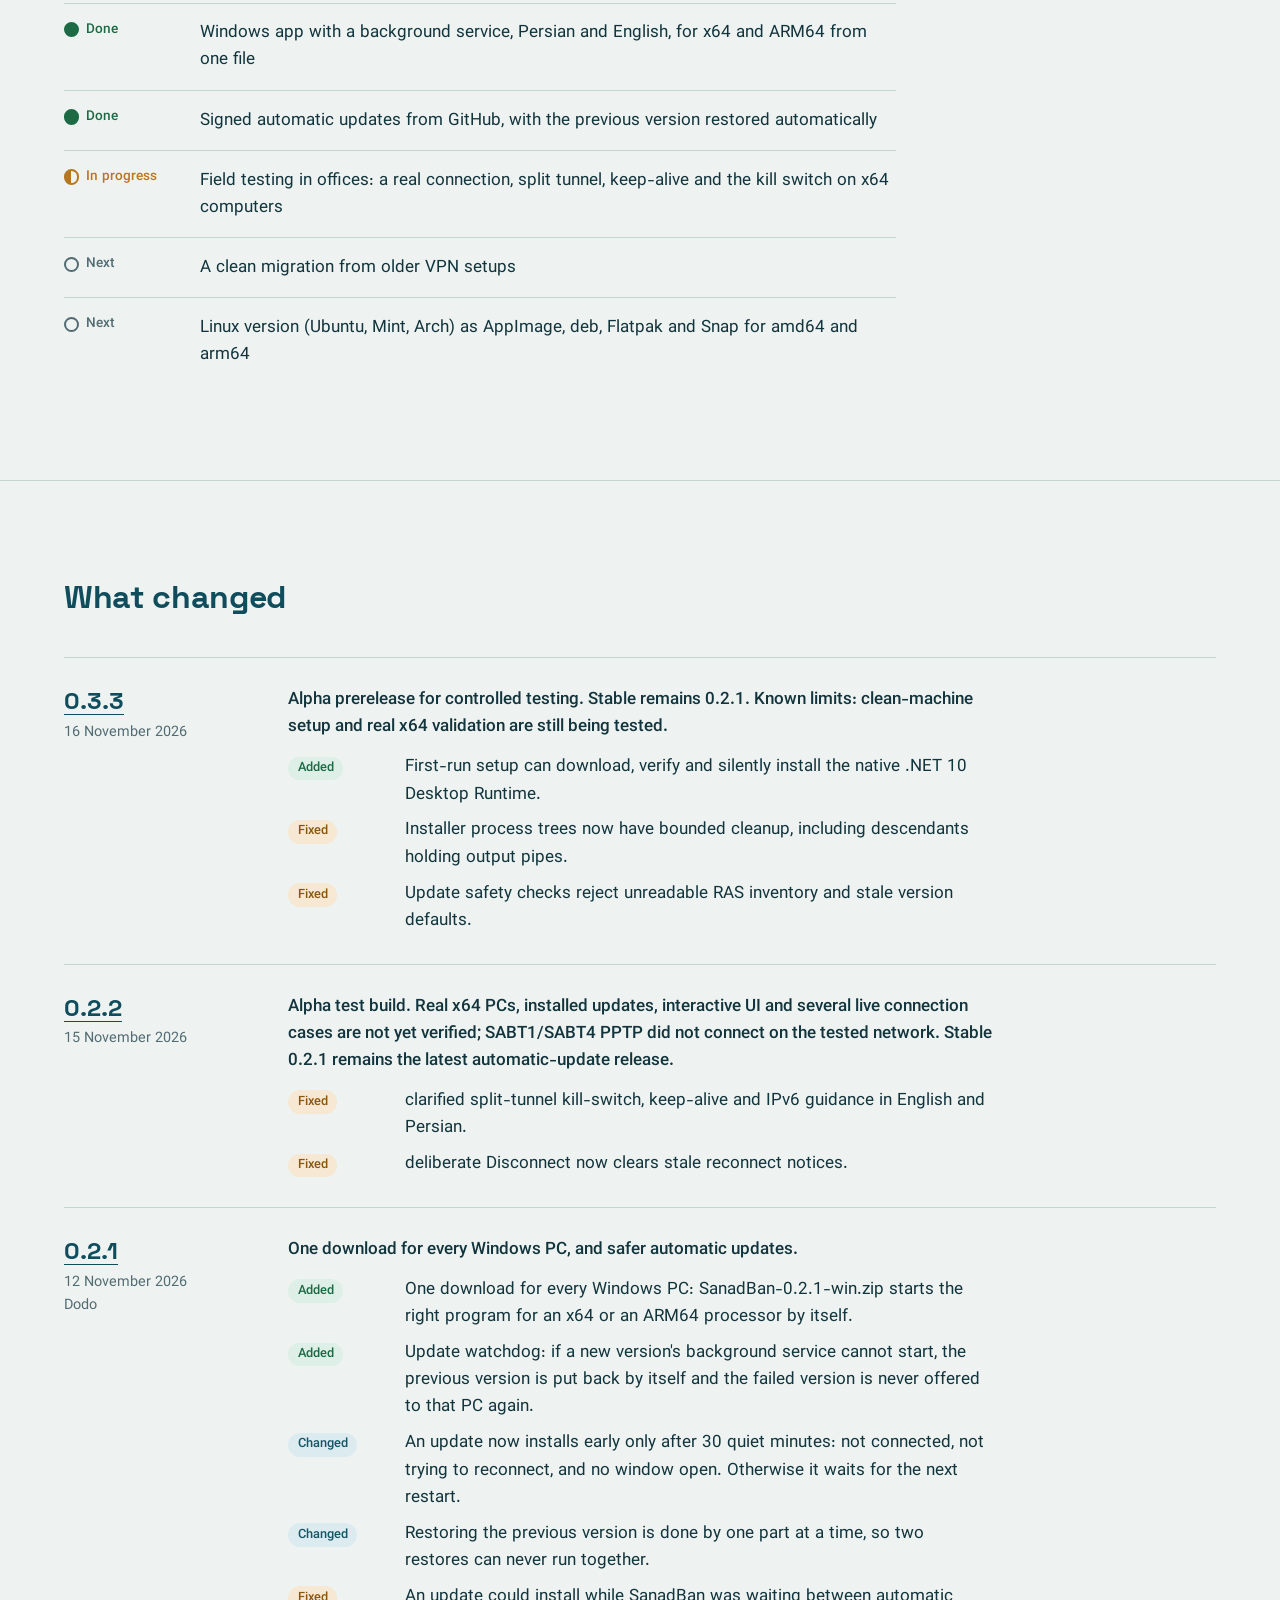
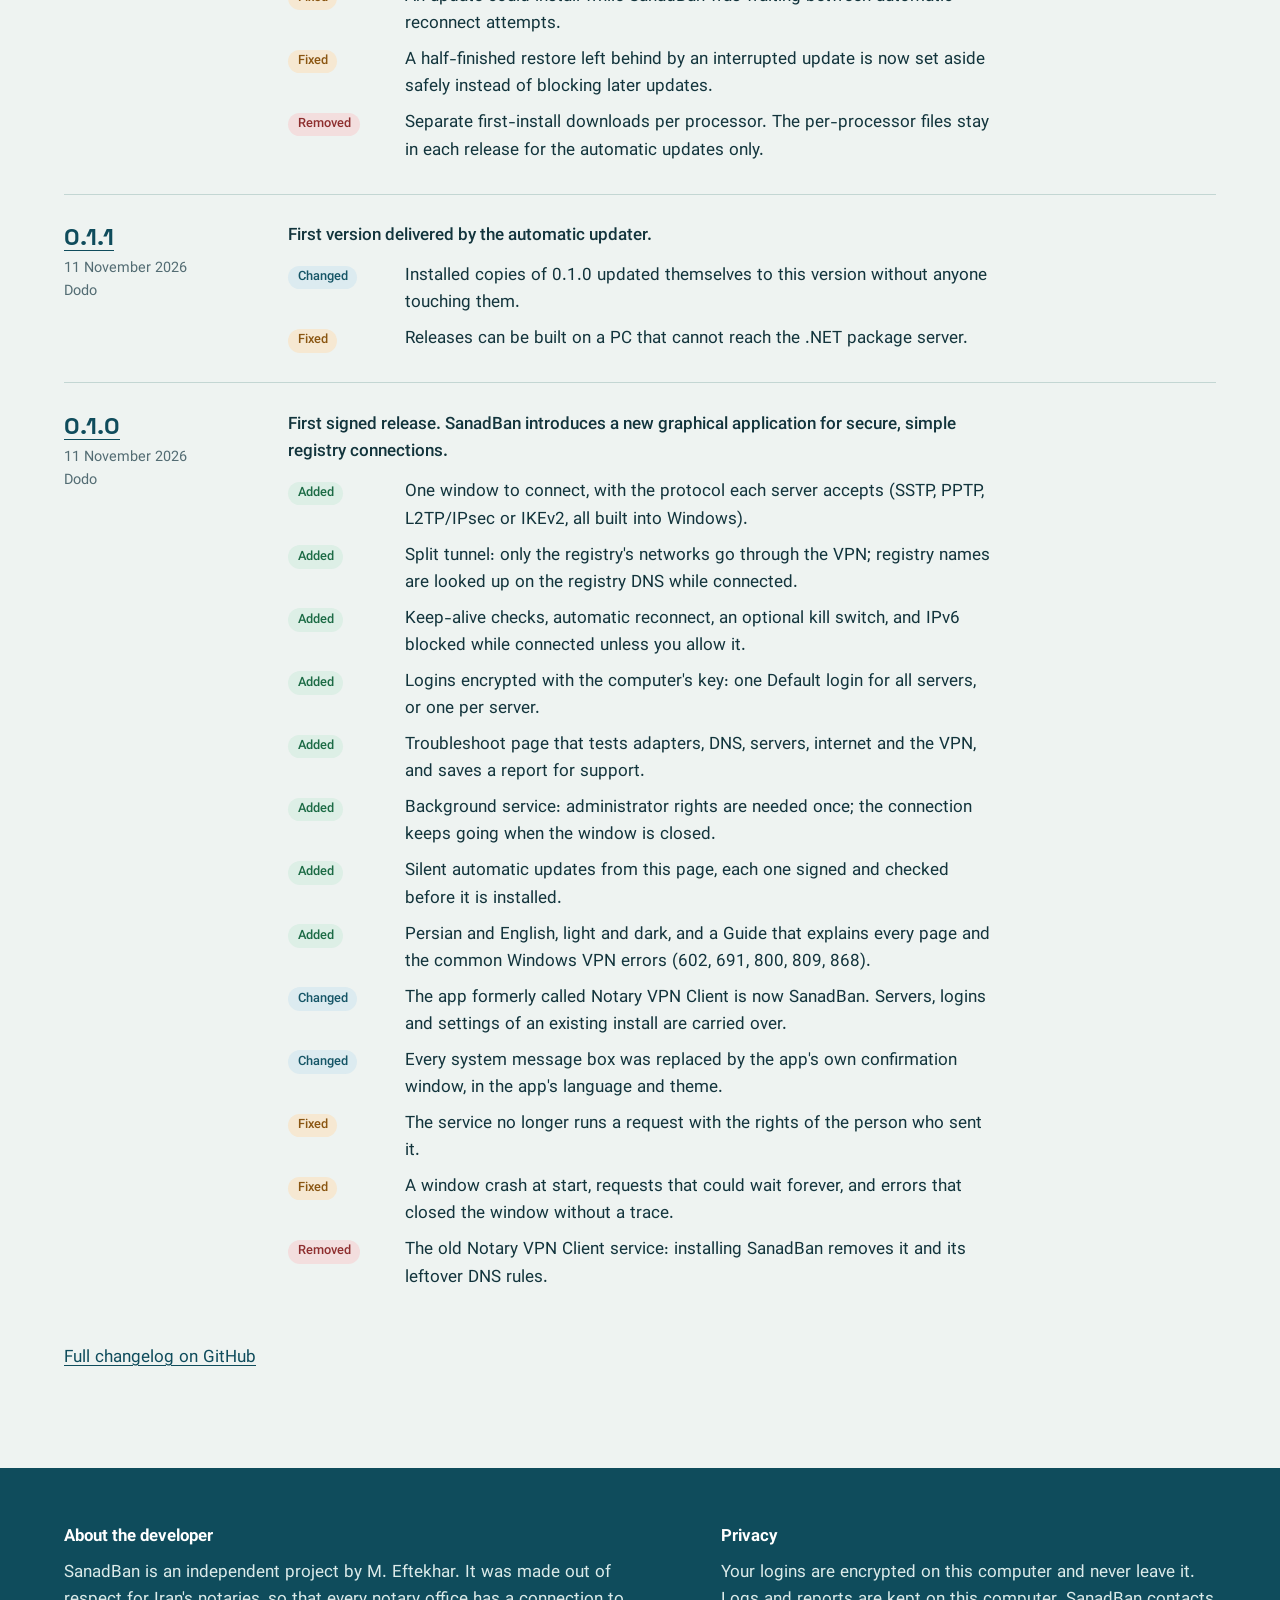
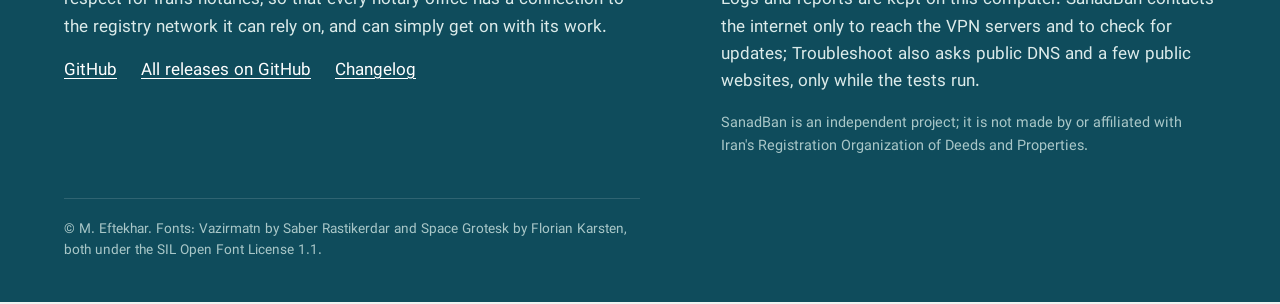
==== commit da5e4733: "Update website and README from the current releases" ====
--- a/docs/en/index.html
+++ b/docs/en/index.html
@@ -190,7 +190,7 @@
 <section class="changes" id="changes" aria-labelledby="changes-h">
   <div class="wrap">
     <h2 id="changes-h">What changed</h2>
-    <div class="timeline"><article class="rel"><div><div class="ver"><a href="https://github.com/mneftekhar/sanadban-releases/releases/tag/v0.2.2">0.2.2</a></div><div class="when"><time datetime="2026-11-15">15 November 2026</time></div></div><div><p class="sum">Alpha test build. Real x64 PCs, installed updates, interactive UI and several live connection cases are not yet verified; SABT1/SABT4 PPTP did not connect on the tested network. Stable 0.2.1 remains the latest automatic-update release.</p><ul><li><span class="kind k-fixed">Fixed</span><span>clarified split-tunnel kill-switch, keep-alive and IPv6 guidance in English and Persian.</span></li><li><span class="kind k-fixed">Fixed</span><span>deliberate Disconnect now clears stale reconnect notices.</span></li></ul></div></article><article class="rel"><div><div class="ver"><a href="https://github.com/mneftekhar/sanadban-releases/releases/tag/v0.2.1">0.2.1</a></div><div class="when"><time datetime="2026-11-12">12 November 2026</time><br>Dodo</div></div><div><p class="sum">One download for every Windows PC, and safer automatic updates.</p><ul><li><span class="kind k-added">Added</span><span>One download for every Windows PC: SanadBan-0.2.1-win.zip starts the right program for an x64 or an ARM64 processor by itself.</span></li><li><span class="kind k-added">Added</span><span>Update watchdog: if a new version&#x27;s background service cannot start, the previous version is put back by itself and the failed version is never offered to that PC again.</span></li><li><span class="kind k-changed">Changed</span><span>An update now installs early only after 30 quiet minutes: not connected, not trying to reconnect, and no window open. Otherwise it waits for the next restart.</span></li><li><span class="kind k-changed">Changed</span><span>Restoring the previous version is done by one part at a time, so two restores can never run together.</span></li><li><span class="kind k-fixed">Fixed</span><span>An update could install while SanadBan was waiting between automatic reconnect attempts.</span></li><li><span class="kind k-fixed">Fixed</span><span>A half-finished restore left behind by an interrupted update is now set aside safely instead of blocking later updates.</span></li><li><span class="kind k-removed">Removed</span><span>Separate first-install downloads per processor. The per-processor files stay in each release for the automatic updates only.</span></li></ul></div></article><article class="rel"><div><div class="ver"><a href="https://github.com/mneftekhar/sanadban-releases/releases/tag/v0.1.1">0.1.1</a></div><div class="when"><time datetime="2026-11-11">11 November 2026</time><br>Dodo</div></div><div><p class="sum">First version delivered by the automatic updater.</p><ul><li><span class="kind k-changed">Changed</span><span>Installed copies of 0.1.0 updated themselves to this version without anyone touching them.</span></li><li><span class="kind k-fixed">Fixed</span><span>Releases can be built on a PC that cannot reach the .NET package server.</span></li></ul></div></article><article class="rel"><div><div class="ver"><a href="https://github.com/mneftekhar/sanadban-releases/releases/tag/v0.1.0">0.1.0</a></div><div class="when"><time datetime="2026-11-11">11 November 2026</time><br>Dodo</div></div><div><p class="sum">First signed release. SanadBan introduces a new graphical application for secure, simple registry connections.</p><ul><li><span class="kind k-added">Added</span><span>One window to connect, with the protocol each server accepts (SSTP, PPTP, L2TP/IPsec or IKEv2, all built into Windows).</span></li><li><span class="kind k-added">Added</span><span>Split tunnel: only the registry&#x27;s networks go through the VPN; registry names are looked up on the registry DNS while connected.</span></li><li><span class="kind k-added">Added</span><span>Keep-alive checks, automatic reconnect, an optional kill switch, and IPv6 blocked while connected unless you allow it.</span></li><li><span class="kind k-added">Added</span><span>Logins encrypted with the computer&#x27;s key: one Default login for all servers, or one per server.</span></li><li><span class="kind k-added">Added</span><span>Troubleshoot page that tests adapters, DNS, servers, internet and the VPN, and saves a report for support.</span></li><li><span class="kind k-added">Added</span><span>Background service: administrator rights are needed once; the connection keeps going when the window is closed.</span></li><li><span class="kind k-added">Added</span><span>Silent automatic updates from this page, each one signed and checked before it is installed.</span></li><li><span class="kind k-added">Added</span><span>Persian and English, light and dark, and a Guide that explains every page and the common Windows VPN errors (602, 691, 800, 809, 868).</span></li><li><span class="kind k-changed">Changed</span><span>The app formerly called Notary VPN Client is now SanadBan. Servers, logins and settings of an existing install are carried over.</span></li><li><span class="kind k-changed">Changed</span><span>Every system message box was replaced by the app&#x27;s own confirmation window, in the app&#x27;s language and theme.</span></li><li><span class="kind k-fixed">Fixed</span><span>The service no longer runs a request with the rights of the person who sent it.</span></li><li><span class="kind k-fixed">Fixed</span><span>A window crash at start, requests that could wait forever, and errors that closed the window without a trace.</span></li><li><span class="kind k-removed">Removed</span><span>The old Notary VPN Client service: installing SanadBan removes it and its leftover DNS rules.</span></li></ul></div></article></div>
+    <div class="timeline"><article class="rel"><div><div class="ver"><a href="https://github.com/mneftekhar/sanadban-releases/releases/tag/v0.3.3">0.3.3</a></div><div class="when"><time datetime="2026-11-16">16 November 2026</time></div></div><div><p class="sum">Alpha prerelease for controlled testing. Stable remains 0.2.1. Known limits: clean-machine setup and real x64 validation are still being tested.</p><ul><li><span class="kind k-added">Added</span><span>First-run setup can download, verify and silently install the native .NET 10 Desktop Runtime.</span></li><li><span class="kind k-fixed">Fixed</span><span>Installer process trees now have bounded cleanup, including descendants holding output pipes.</span></li><li><span class="kind k-fixed">Fixed</span><span>Update safety checks reject unreadable RAS inventory and stale version defaults.</span></li></ul></div></article><article class="rel"><div><div class="ver"><a href="https://github.com/mneftekhar/sanadban-releases/releases/tag/v0.2.2">0.2.2</a></div><div class="when"><time datetime="2026-11-15">15 November 2026</time></div></div><div><p class="sum">Alpha test build. Real x64 PCs, installed updates, interactive UI and several live connection cases are not yet verified; SABT1/SABT4 PPTP did not connect on the tested network. Stable 0.2.1 remains the latest automatic-update release.</p><ul><li><span class="kind k-fixed">Fixed</span><span>clarified split-tunnel kill-switch, keep-alive and IPv6 guidance in English and Persian.</span></li><li><span class="kind k-fixed">Fixed</span><span>deliberate Disconnect now clears stale reconnect notices.</span></li></ul></div></article><article class="rel"><div><div class="ver"><a href="https://github.com/mneftekhar/sanadban-releases/releases/tag/v0.2.1">0.2.1</a></div><div class="when"><time datetime="2026-11-12">12 November 2026</time><br>Dodo</div></div><div><p class="sum">One download for every Windows PC, and safer automatic updates.</p><ul><li><span class="kind k-added">Added</span><span>One download for every Windows PC: SanadBan-0.2.1-win.zip starts the right program for an x64 or an ARM64 processor by itself.</span></li><li><span class="kind k-added">Added</span><span>Update watchdog: if a new version&#x27;s background service cannot start, the previous version is put back by itself and the failed version is never offered to that PC again.</span></li><li><span class="kind k-changed">Changed</span><span>An update now installs early only after 30 quiet minutes: not connected, not trying to reconnect, and no window open. Otherwise it waits for the next restart.</span></li><li><span class="kind k-changed">Changed</span><span>Restoring the previous version is done by one part at a time, so two restores can never run together.</span></li><li><span class="kind k-fixed">Fixed</span><span>An update could install while SanadBan was waiting between automatic reconnect attempts.</span></li><li><span class="kind k-fixed">Fixed</span><span>A half-finished restore left behind by an interrupted update is now set aside safely instead of blocking later updates.</span></li><li><span class="kind k-removed">Removed</span><span>Separate first-install downloads per processor. The per-processor files stay in each release for the automatic updates only.</span></li></ul></div></article><article class="rel"><div><div class="ver"><a href="https://github.com/mneftekhar/sanadban-releases/releases/tag/v0.1.1">0.1.1</a></div><div class="when"><time datetime="2026-11-11">11 November 2026</time><br>Dodo</div></div><div><p class="sum">First version delivered by the automatic updater.</p><ul><li><span class="kind k-changed">Changed</span><span>Installed copies of 0.1.0 updated themselves to this version without anyone touching them.</span></li><li><span class="kind k-fixed">Fixed</span><span>Releases can be built on a PC that cannot reach the .NET package server.</span></li></ul></div></article><article class="rel"><div><div class="ver"><a href="https://github.com/mneftekhar/sanadban-releases/releases/tag/v0.1.0">0.1.0</a></div><div class="when"><time datetime="2026-11-11">11 November 2026</time><br>Dodo</div></div><div><p class="sum">First signed release. SanadBan introduces a new graphical application for secure, simple registry connections.</p><ul><li><span class="kind k-added">Added</span><span>One window to connect, with the protocol each server accepts (SSTP, PPTP, L2TP/IPsec or IKEv2, all built into Windows).</span></li><li><span class="kind k-added">Added</span><span>Split tunnel: only the registry&#x27;s networks go through the VPN; registry names are looked up on the registry DNS while connected.</span></li><li><span class="kind k-added">Added</span><span>Keep-alive checks, automatic reconnect, an optional kill switch, and IPv6 blocked while connected unless you allow it.</span></li><li><span class="kind k-added">Added</span><span>Logins encrypted with the computer&#x27;s key: one Default login for all servers, or one per server.</span></li><li><span class="kind k-added">Added</span><span>Troubleshoot page that tests adapters, DNS, servers, internet and the VPN, and saves a report for support.</span></li><li><span class="kind k-added">Added</span><span>Background service: administrator rights are needed once; the connection keeps going when the window is closed.</span></li><li><span class="kind k-added">Added</span><span>Silent automatic updates from this page, each one signed and checked before it is installed.</span></li><li><span class="kind k-added">Added</span><span>Persian and English, light and dark, and a Guide that explains every page and the common Windows VPN errors (602, 691, 800, 809, 868).</span></li><li><span class="kind k-changed">Changed</span><span>The app formerly called Notary VPN Client is now SanadBan. Servers, logins and settings of an existing install are carried over.</span></li><li><span class="kind k-changed">Changed</span><span>Every system message box was replaced by the app&#x27;s own confirmation window, in the app&#x27;s language and theme.</span></li><li><span class="kind k-fixed">Fixed</span><span>The service no longer runs a request with the rights of the person who sent it.</span></li><li><span class="kind k-fixed">Fixed</span><span>A window crash at start, requests that could wait forever, and errors that closed the window without a trace.</span></li><li><span class="kind k-removed">Removed</span><span>The old Notary VPN Client service: installing SanadBan removes it and its leftover DNS rules.</span></li></ul></div></article></div>
     <p class="more"><a href="https://github.com/mneftekhar/sanadban-releases/blob/main/CHANGELOG.md">Full changelog on GitHub</a></p>
   </div>
 </section>
